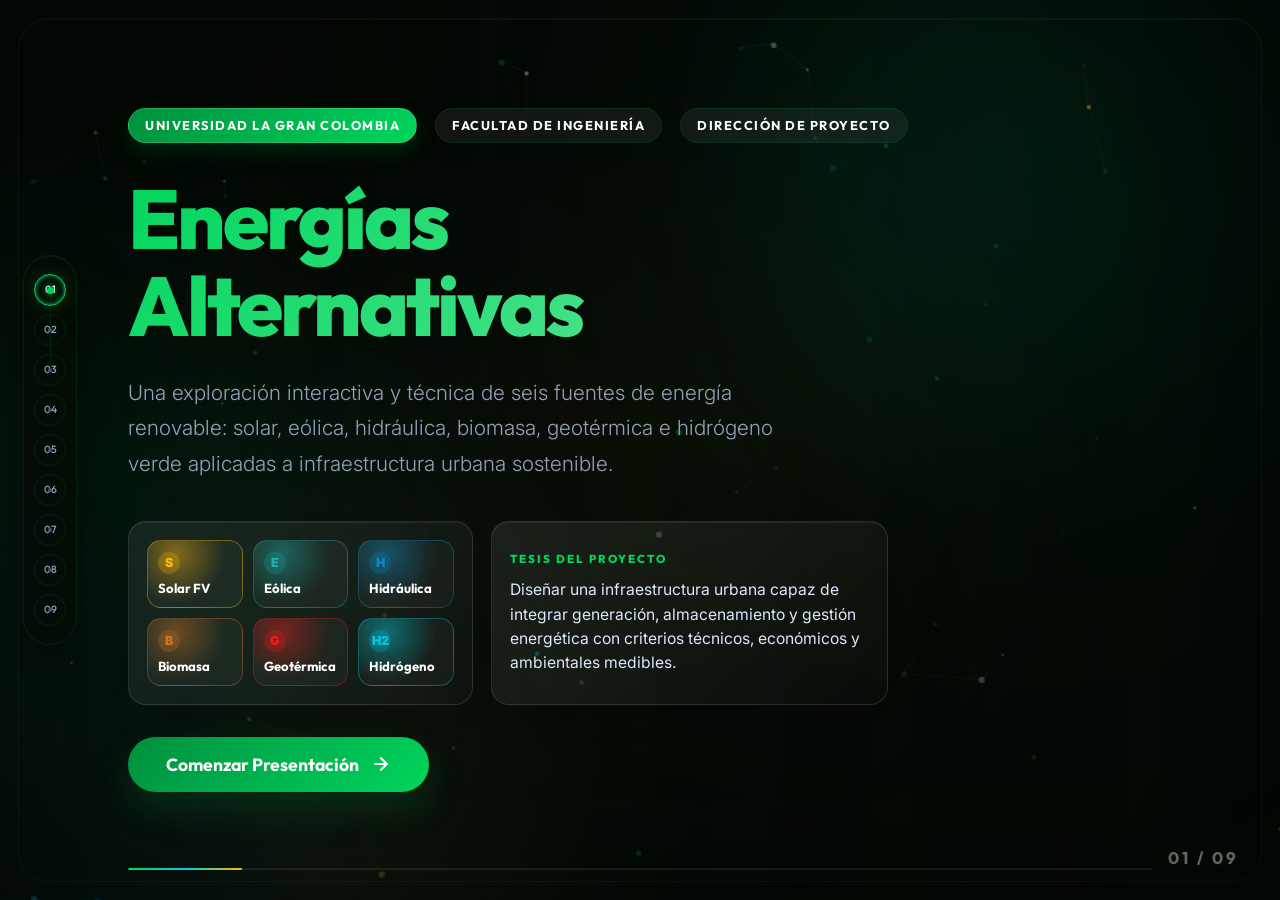
==== index.html @ f729f7f4 "feat: presentacion interactiva de energias alternativas y tv premium ugc" ====
<!DOCTYPE html>
<html lang="es">
<head>
    <meta charset="UTF-8">
    <meta name="viewport" content="width=device-width, initial-scale=1.0">
    <title>UGC | Energías Alternativas - Dirección de Proyecto</title>
    <meta name="description" content="Plataforma interactiva de presentación sobre energías alternativas: solar, eólica, hidráulica, biomasa, geotérmica e hidrógeno verde. Universidad La Gran Colombia.">
    <link rel="stylesheet" href="style.css">
    <link rel="icon" href="data:image/svg+xml,%3Csvg xmlns='http://www.w3.org/2000/svg' viewBox='0 0 64 64'%3E%3Crect width='64' height='64' rx='14' fill='%23030704'/%3E%3Cpath d='M32 8 52 19v16c0 12-8 20-20 25-12-5-20-13-20-25V19L32 8Z' fill='%2300913d'/%3E%3Cpath d='M22 38c9 0 17-6 20-18 2 14-5 25-18 27 5-3 8-6 10-11-4 4-8 6-12 6v-4Z' fill='white'/%3E%3C/svg%3E">
    <style>
        :root {
            --color-hydrogen: hsl(186, 100%, 44%);
            --color-hydrogen-glow: rgba(0, 210, 220, 0.24);
            --presentation-edge: rgba(255, 255, 255, 0.11);
            --presentation-surface: rgba(5, 16, 10, 0.62);
        }

        body::before {
            content: "";
            position: fixed;
            inset: 0;
            z-index: 0;
            pointer-events: none;
            background:
                linear-gradient(90deg, rgba(3, 7, 4, 0.95) 0%, rgba(3, 7, 4, 0.36) 42%, rgba(3, 7, 4, 0.78) 100%),
                radial-gradient(circle at 78% 18%, rgba(0, 210, 220, 0.10), transparent 28%),
                radial-gradient(circle at 22% 82%, rgba(245, 158, 11, 0.08), transparent 30%);
        }

        .presentation-container {
            width: 900vw;
        }

        .section-slide {
            isolation: isolate;
        }

        .section-slide::after {
            content: "";
            position: absolute;
            inset: 18px;
            z-index: 1;
            pointer-events: none;
            border: 1px solid rgba(255, 255, 255, 0.035);
            border-radius: 30px;
            box-shadow: inset 0 1px 0 rgba(255,255,255,0.035);
        }

        .orb-purple {
            background: radial-gradient(circle, var(--color-ugc-green) 0%, transparent 70%);
            width: 55vw;
            height: 55vw;
            top: -15vh;
            right: -5vw;
            animation: float-orb 28s ease-in-out infinite alternate;
        }

        .nav-dot {
            appearance: none;
        }

        .nav-dot:focus-visible,
        .start-button:focus-visible,
        .slider-custom:focus-visible {
            outline: 2px solid rgba(255, 255, 255, 0.86);
            outline-offset: 4px;
        }

        .io-slide-counter {
            color: rgba(255, 255, 255, 0.38);
            text-shadow: 0 0 18px rgba(0, 200, 83, 0.22);
        }

        .presentation-progress {
            position: fixed;
            left: 10vw;
            right: 10vw;
            bottom: 30px;
            z-index: 190;
            height: 2px;
            background: rgba(255,255,255,0.08);
            border-radius: 999px;
            overflow: hidden;
            pointer-events: none;
        }

        .presentation-progress span {
            display: block;
            width: 11.111%;
            height: 100%;
            border-radius: inherit;
            background: linear-gradient(90deg, var(--color-ugc-light), var(--color-hydrogen), var(--color-solar));
            box-shadow: 0 0 18px rgba(0, 210, 220, 0.42);
            transition: width 0.65s cubic-bezier(0.16, 1, 0.3, 1);
        }

        .hero-layout {
            max-width: 1180px;
        }

        .hero-stage {
            width: min(760px, 78vw);
            margin: 0 0 2rem;
            display: grid;
            grid-template-columns: 1fr 1.15fr;
            gap: 18px;
            align-items: stretch;
        }

        .hero-system-card,
        .hero-thesis-card {
            background: linear-gradient(135deg, rgba(255,255,255,0.075), rgba(255,255,255,0.018));
            border: 1px solid var(--presentation-edge);
            border-radius: 18px;
            padding: 18px;
            box-shadow: 0 24px 70px rgba(0,0,0,0.28), inset 0 1px 0 rgba(255,255,255,0.06);
            backdrop-filter: blur(22px);
        }

        .hero-system-card {
            display: grid;
            grid-template-columns: repeat(3, 1fr);
            gap: 10px;
        }

        .energy-token {
            min-height: 68px;
            border-radius: 14px;
            padding: 11px 10px;
            display: flex;
            flex-direction: column;
            justify-content: space-between;
            color: #fff;
            background:
                radial-gradient(circle at 30% 20%, color-mix(in srgb, var(--token-color) 44%, transparent), transparent 58%),
                rgba(255,255,255,0.035);
            border: 1px solid color-mix(in srgb, var(--token-color) 38%, transparent);
        }

        .energy-token strong {
            font-family: var(--font-title);
            font-size: 0.82rem;
            letter-spacing: 0;
            line-height: 1.1;
        }

        .energy-token span {
            width: 22px;
            height: 22px;
            display: grid;
            place-items: center;
            border-radius: 999px;
            background: color-mix(in srgb, var(--token-color) 24%, transparent);
            color: var(--token-color);
            font-size: 0.78rem;
            font-weight: 900;
        }

        .hero-thesis-card {
            display: flex;
            flex-direction: column;
            justify-content: center;
            gap: 10px;
        }

        .hero-thesis-card .thesis-label {
            font-family: var(--font-title);
            font-size: 0.72rem;
            text-transform: uppercase;
            color: var(--color-ugc-light);
            font-weight: 800;
            letter-spacing: 2px;
        }

        .hero-thesis-card p {
            margin: 0;
            color: #dbeafe;
            font-size: 0.98rem;
            line-height: 1.55;
        }

        .glass-container {
            background:
                linear-gradient(145deg, rgba(255,255,255,0.065), rgba(255,255,255,0.018)),
                var(--presentation-surface);
            border-color: rgba(255,255,255,0.09);
        }

        .metric-card {
            border-radius: 12px;
            background: rgba(255,255,255,0.028);
        }

        .metric-value {
            font-size: clamp(1.55rem, 3vw, 2.25rem);
        }

        .energy-svg-box,
        .solar-visual-box,
        .wind-turbine-box {
            box-shadow: 0 30px 90px rgba(0,0,0,0.34), inset 0 1px 0 rgba(255,255,255,0.045);
        }

        .hydrogen-grad {
            background-image: linear-gradient(135deg, var(--color-hydrogen) 0%, #ffffff 100%);
        }

        .slider-hydrogen::-webkit-slider-thumb {
            background: var(--color-hydrogen);
            box-shadow: 0 0 16px var(--color-hydrogen-glow);
        }

        .section-slide:nth-of-type(1) { --slide-ambient: rgba(0, 145, 61, 0.10); }
        .section-slide:nth-of-type(2) { --slide-ambient: rgba(245, 158, 11, 0.12); }
        .section-slide:nth-of-type(3) { --slide-ambient: rgba(20, 184, 166, 0.11); }
        .section-slide:nth-of-type(4) { --slide-ambient: rgba(14, 165, 233, 0.12); }
        .section-slide:nth-of-type(5) { --slide-ambient: rgba(134, 239, 172, 0.10); }
        .section-slide:nth-of-type(6) { --slide-ambient: rgba(251, 146, 60, 0.12); }
        .section-slide:nth-of-type(7) { --slide-ambient: rgba(0, 210, 220, 0.12); }
        .section-slide:nth-of-type(8) { --slide-ambient: rgba(0, 145, 61, 0.09); }
        .section-slide:nth-of-type(9) { --slide-ambient: rgba(0, 145, 61, 0.08); }

        @media (max-width: 980px) {
            body {
                overflow: auto;
            }

            .presentation-container {
                display: block;
                width: 100%;
                height: auto;
                transform: none !important;
            }

            .section-slide {
                min-height: 100svh;
                height: auto;
                width: 100%;
                padding: 72px 22px 84px;
            }

            .navigation-sidebar,
            .io-slide-counter,
            .presentation-progress {
                display: none;
            }

            .split-content,
            .bitacora-layout,
            .hero-stage {
                grid-template-columns: 1fr !important;
                height: auto !important;
                width: 100%;
            }

            .hero-system-card {
                grid-template-columns: repeat(2, 1fr);
            }

            .io-title-huge {
                font-size: clamp(3.2rem, 18vw, 5rem);
                letter-spacing: 0;
            }

            .section-title,
            .simulator-card .section-title {
                font-size: clamp(2rem, 10vw, 3rem) !important;
                letter-spacing: 0 !important;
            }

            .glass-container {
                padding: 24px;
            }
        }

        @media (prefers-reduced-motion: reduce) {
            *,
            *::before,
            *::after {
                animation-duration: 0.01ms !important;
                animation-iteration-count: 1 !important;
                scroll-behavior: auto !important;
                transition-duration: 0.01ms !important;
            }
        }
    </style>
</head>
<body>

    <!-- 🌌 EFECTOS DE FONDO DINÁMICOS -->
    <div class="background-canvas">
        <canvas id="ecoParticlesCanvas"></canvas>
        <div class="glow-orb orb-purple"></div>
        <div class="glow-orb orb-wind"></div>
        <div class="glow-orb orb-solar"></div>
    </div>

    <!-- 🧭 NAV LATERAL PARA NAVEGACIÓN SPA -->
    <nav class="navigation-sidebar" id="sidebarNav">
        <div class="nav-indicator-line"></div>
        <div class="nav-dot active" data-slide="0">01<span>Inicio</span></div>
        <div class="nav-dot" data-slide="1">02<span>Solar</span></div>
        <div class="nav-dot" data-slide="2">03<span>Eólica</span></div>
        <div class="nav-dot" data-slide="3">04<span>Hidráulica</span></div>
        <div class="nav-dot" data-slide="4">05<span>Biomasa</span></div>
        <div class="nav-dot" data-slide="5">06<span>Geotérmica</span></div>
        <div class="nav-dot" data-slide="6">07<span>Hidrógeno</span></div>
        <div class="nav-dot" data-slide="7">08<span>Dashboard</span></div>
        <div class="nav-dot" data-slide="8">09<span>Cronograma</span></div>
    </nav>

    <div id="slideCounter" class="io-slide-counter" aria-live="polite">01 / 09</div>
    <div class="presentation-progress" aria-hidden="true"><span id="presentationProgressBar"></span></div>

    <!-- 📦 CONTENEDOR PRINCIPAL DE DIAPOSITIVAS -->
    <main class="presentation-container" id="presentationContainer">

        <!-- ==========================================
             SECCIÓN 1: PORTADA DYNAMIC HERO
             ========================================== -->
        <section class="section-slide" id="slide0">
            <div class="hero-layout">
                <div class="logo-container animate-item" style="--delay: 1">
                    <span class="logo-badge ugc-badge">UNIVERSIDAD LA GRAN COLOMBIA</span>
                    <span class="logo-badge" style="background: rgba(255,255,255,0.06); border: 1px solid var(--border-glass)">FACULTAD DE INGENIERÍA</span>
                    <span class="logo-badge" style="background: rgba(255,255,255,0.06); border: 1px solid var(--border-glass)">DIRECCIÓN DE PROYECTO</span>
                </div>
                <h1 class="io-title-huge gradient-text purple-cyan-grad animate-item" style="--delay: 2">Energías<br>Alternativas</h1>
                <p class="io-subtitle animate-item" style="--delay: 3">Una exploración interactiva y técnica de seis fuentes de energía renovable: solar, eólica, hidráulica, biomasa, geotérmica e hidrógeno verde aplicadas a infraestructura urbana sostenible.</p>
                <div class="hero-stage animate-item" style="--delay: 3.5" aria-label="Mapa del sistema energético de la presentación">
                    <div class="hero-system-card">
                        <div class="energy-token" style="--token-color: var(--color-solar)"><span>S</span><strong>Solar FV</strong></div>
                        <div class="energy-token" style="--token-color: var(--color-wind)"><span>E</span><strong>Eólica</strong></div>
                        <div class="energy-token" style="--token-color: var(--color-hydro)"><span>H</span><strong>Hidráulica</strong></div>
                        <div class="energy-token" style="--token-color: var(--color-biomass)"><span>B</span><strong>Biomasa</strong></div>
                        <div class="energy-token" style="--token-color: var(--color-geo)"><span>G</span><strong>Geotérmica</strong></div>
                        <div class="energy-token" style="--token-color: var(--color-hydrogen)"><span>H2</span><strong>Hidrógeno</strong></div>
                    </div>
                    <div class="hero-thesis-card">
                        <div class="thesis-label">Tesis del proyecto</div>
                        <p>Diseñar una infraestructura urbana capaz de integrar generación, almacenamiento y gestión energética con criterios técnicos, económicos y ambientales medibles.</p>
                    </div>
                </div>
                <button class="start-button animate-item" style="--delay: 4" id="startBtn">
                    Comenzar Presentación
                    <svg xmlns="http://www.w3.org/2000/svg" width="20" height="20" viewBox="0 0 24 24" fill="none" stroke="currentColor" stroke-width="2.5" stroke-linecap="round" stroke-linejoin="round">
                        <line x1="5" y1="12" x2="19" y2="12"></line>
                        <polyline points="12 5 19 12 12 19"></polyline>
                    </svg>
                </button>
            </div>
        </section>

        <!-- ==========================================
             ☀️ SECCIÓN 2: ENERGÍA SOLAR INTERACTIVA
             ========================================== -->
        <section class="section-slide" id="slide1">
            <div class="split-content">
                <div class="solar-visual-box animate-item" style="--delay: 1">
                    <div class="solar-glow-effect" id="solarGlow"></div>
                    <img src="03 Material visual y videos/Energía solar edificio sostenible v2.jpg" alt="Edificio Solar Sostenible" class="solar-render-image" id="solarImg">
                </div>
                <div class="glass-container animate-item" style="--delay: 2">
                    <span class="section-tag animate-item" style="--delay: 2.5">Módulo Solar</span>
                    <h2 class="section-title gradient-text solar-grad animate-item" style="--delay: 3">Energía Solar<br>Fotovoltaica</h2>
                    <p class="animate-item" style="color: #94a3b8; font-size: 0.9rem; margin-bottom: 18px; --delay: 3.5">
                        Integración de paneles fotovoltaicos en fachadas y cubiertas de edificaciones urbanas. Los módulos de silicio monocristalino convierten la radiación solar directa y difusa en electricidad mediante el efecto fotoeléctrico, reduciendo hasta un 60% el consumo de la red convencional.
                    </p>
                    <div class="metric-grid animate-item" style="--delay: 4">
                        <div class="metric-card">
                            <div class="metric-value solar-value" id="solarPowerVal">340 W</div>
                            <div class="metric-label">Generación Estimada</div>
                        </div>
                        <div class="metric-card">
                            <div class="metric-value" style="color: var(--color-eco);" id="solarEfficiencyVal">21.8%</div>
                            <div class="metric-label">Eficiencia Panel</div>
                        </div>
                    </div>
                    <div class="interactive-slider-box animate-item" style="--delay: 4.5">
                        <label for="solarSlider">
                            <span>Simular Radiación Solar</span>
                            <span style="color: var(--color-solar); font-weight: 600;" id="solarIntensityLabel">750 W/m²</span>
                        </label>
                        <input type="range" id="solarSlider" class="slider-custom" min="0" max="1200" value="750">
                    </div>
                </div>
            </div>
        </section>

        <!-- ==========================================
             🌀 SECCIÓN 3: ENERGÍA EÓLICA
             ========================================== -->
        <section class="section-slide" id="slide2">
            <div class="split-content">
                <div class="wind-turbine-box animate-item" style="--delay: 1">
                    <div class="svg-turbine-container">
                        <svg viewBox="0 0 400 400" width="100%" height="100%">
                            <rect x="195" y="150" width="10" height="200" rx="3" class="turbine-tower" />
                            <path d="M 180 350 L 220 350 L 210 345 L 190 345 Z" fill="#334155" />
                            <circle cx="200" cy="150" r="14" fill="#64748b" stroke="#334155" stroke-width="2" />
                            <g id="turbineBlades" class="turbine-blades">
                                <path d="M 200 150 Q 205 70 200 20 Q 195 70 200 150 Z" />
                                <path d="M 200 150 Q 265 190 312 218 Q 255 180 200 150 Z" />
                                <path d="M 200 150 Q 135 190 88 218 Q 145 180 200 150 Z" />
                                <circle cx="200" cy="150" r="6" fill="#fff" />
                            </g>
                        </svg>
                    </div>
                </div>
                <div class="glass-container animate-item" style="--delay: 2">
                    <span class="section-tag animate-item" style="color: var(--color-wind); --delay: 2.5">Módulo Eólico</span>
                    <h2 class="section-title gradient-text wind-eco-grad animate-item" style="--delay: 3">Turbinas Urbanas<br>de Eje Horizontal</h2>
                    <p class="animate-item" style="color: #94a3b8; font-size: 0.9rem; margin-bottom: 18px; --delay: 3.5">
                        Sistemas de microgeneración eólica integrados en la envolvente de edificaciones de alta densidad. Diseñados para aprovechar el efecto Venturi en cornisas y terrazas, con aspas de perfil NACA-4412 y alternadores de imanes permanentes con arranque a 1.5 m/s.
                    </p>
                    <div class="metric-grid animate-item" style="--delay: 4">
                        <div class="metric-card">
                            <div class="metric-value wind-value" id="windPowerVal">180 W</div>
                            <div class="metric-label">Generación Estimada</div>
                        </div>
                        <div class="metric-card">
                            <div class="metric-value" style="color: var(--color-eco);" id="windFrequencyVal">12.5 Hz</div>
                            <div class="metric-label">Frecuencia Rotor</div>
                        </div>
                    </div>
                    <div class="interactive-slider-box animate-item" style="--delay: 4.5">
                        <label for="windSlider">
                            <span>Simular Velocidad de Viento</span>
                            <span style="color: var(--color-wind); font-weight: 600;" id="windIntensityLabel">6.5 m/s</span>
                        </label>
                        <input type="range" id="windSlider" class="slider-custom slider-wind" min="0" max="25" value="6.5" step="0.5">
                    </div>
                </div>
            </div>
        </section>

        <!-- ==========================================
             💧 SECCIÓN 4: ENERGÍA HIDRÁULICA
             ========================================== -->
        <section class="section-slide" id="slide3">
            <div class="split-content">
                <!-- SVG Minicentral Hidráulica -->
                <div class="energy-svg-box animate-item" style="--delay: 1">
                    <div class="energy-svg-container">
                        <svg viewBox="0 0 400 380" width="100%" height="100%">
                            <defs>
                                <linearGradient id="waterGrad" x1="0" y1="0" x2="0" y2="1">
                                    <stop offset="0%" stop-color="#0ea5e9" stop-opacity="0.9"/>
                                    <stop offset="100%" stop-color="#0c4a6e" stop-opacity="0.8"/>
                                </linearGradient>
                                <linearGradient id="waterGrad2" x1="0" y1="0" x2="0" y2="1">
                                    <stop offset="0%" stop-color="#38bdf8" stop-opacity="0.7"/>
                                    <stop offset="100%" stop-color="#0369a1" stop-opacity="0.5"/>
                                </linearGradient>
                            </defs>
                            <!-- Terreno montañoso -->
                            <path d="M 0 200 Q 80 120 160 180 Q 200 150 240 170 L 240 380 L 0 380 Z" fill="#1e293b" opacity="0.7"/>
                            <!-- Embalse de agua -->
                            <rect x="0" y="155" width="240" height="50" fill="url(#waterGrad)" rx="4"/>
                            <rect x="0" y="155" width="240" height="12" fill="#7dd3fc" opacity="0.5" rx="4"/>
                            <!-- Presa / Dique -->
                            <rect x="235" y="130" width="18" height="115" fill="#475569" rx="3"/>
                            <rect x="237" y="130" width="6" height="115" fill="#64748b" rx="2"/>
                            <!-- Tubería de presión (penstock) -->
                            <line x1="244" y1="180" x2="310" y2="265" stroke="#94a3b8" stroke-width="12" stroke-linecap="round"/>
                            <line x1="244" y1="180" x2="310" y2="265" stroke="#0ea5e9" stroke-width="7" stroke-linecap="round" opacity="0.5" stroke-dasharray="12 6">
                                <animate attributeName="stroke-dashoffset" from="0" to="-18" dur="0.6s" repeatCount="indefinite"/>
                            </line>
                            <!-- Casa de máquinas -->
                            <rect x="298" y="258" width="82" height="65" fill="#334155" rx="6"/>
                            <rect x="300" y="260" width="78" height="28" fill="#475569" rx="4"/>
                            <!-- Turbina/Generador giratorio -->
                            <circle cx="339" cy="291" r="22" fill="#1e40af" stroke="#3b82f6" stroke-width="2"/>
                            <g id="hydroGenerator" style="transform-origin: 339px 291px; animation: spin-generator 2s linear infinite;">
                                <line x1="339" y1="275" x2="339" y2="269" stroke="#93c5fd" stroke-width="3"/>
                                <line x1="352" y1="284" x2="357" y2="280" stroke="#93c5fd" stroke-width="3"/>
                                <line x1="352" y1="298" x2="357" y2="302" stroke="#93c5fd" stroke-width="3"/>
                                <line x1="339" y1="307" x2="339" y2="313" stroke="#93c5fd" stroke-width="3"/>
                                <line x1="326" y1="298" x2="321" y2="302" stroke="#93c5fd" stroke-width="3"/>
                                <line x1="326" y1="284" x2="321" y2="280" stroke="#93c5fd" stroke-width="3"/>
                            </g>
                            <!-- Descarga de agua -->
                            <path d="M 380 300 Q 390 305 395 320 L 400 380 L 370 380 Q 368 340 360 318 Z" fill="url(#waterGrad2)" opacity="0.8"/>
                            <!-- Río -->
                            <rect x="320" y="345" width="80" height="35" fill="url(#waterGrad2)" rx="4" opacity="0.6"/>
                            <!-- Etiquetas -->
                            <text x="120" y="145" fill="#7dd3fc" font-size="11" text-anchor="middle" font-family="var(--font-title)" font-weight="600">EMBALSE</text>
                            <text x="246" y="122" fill="#94a3b8" font-size="10" text-anchor="middle" font-family="var(--font-title)">PRESA</text>
                            <text x="339" y="335" fill="#93c5fd" font-size="10" text-anchor="middle" font-family="var(--font-title)" font-weight="600">TURBINA PELTON</text>
                        </svg>
                    </div>
                </div>
                <!-- Datos e Interactividad -->
                <div class="glass-container animate-item" style="--delay: 2">
                    <span class="section-tag animate-item" style="color: var(--color-hydro); --delay: 2.5">Módulo Hidráulico</span>
                    <h2 class="section-title gradient-text hydro-grad animate-item" style="--delay: 3">Energía<br>Hidráulica</h2>
                    <p class="animate-item" style="color: #94a3b8; font-size: 0.9rem; margin-bottom: 18px; --delay: 3.5">
                        Las microcentrales de pico-hidro aprovechan la energía potencial del agua en canales de riego, acueductos y corrientes urbanas. Una turbina Pelton convierte la presión hidrostática en rotación mecánica con eficiencias superiores al 85%. Sin emisiones y operación continua las 24 horas.
                    </p>
                    <div class="metric-grid animate-item" style="--delay: 4">
                        <div class="metric-card">
                            <div class="metric-value hydro-value" id="hydroPowerVal">0 W</div>
                            <div class="metric-label">Potencia Generada</div>
                        </div>
                        <div class="metric-card">
                            <div class="metric-value" style="color: var(--color-eco);" id="hydroEfficiencyVal">85.0%</div>
                            <div class="metric-label">Eficiencia Turbina</div>
                        </div>
                    </div>
                    <div class="interactive-slider-box animate-item" style="--delay: 4.5">
                        <label for="hydroSlider">
                            <span>Simular Caudal de Agua</span>
                            <span style="color: var(--color-hydro); font-weight: 600;" id="hydroFlowLabel">0.0 m³/s</span>
                        </label>
                        <input type="range" id="hydroSlider" class="slider-custom slider-hydro" min="0" max="15" value="0" step="0.1">
                    </div>
                </div>
            </div>
        </section>

        <!-- ==========================================
             🌿 SECCIÓN 5: BIOMASA Y BIOGÁS
             ========================================== -->
        <section class="section-slide" id="slide4">
            <div class="split-content">
                <!-- SVG Digestor Anaeróbico -->
                <div class="energy-svg-box animate-item" style="--delay: 1">
                    <div class="energy-svg-container">
                        <svg viewBox="0 0 400 380" width="100%" height="100%">
                            <defs>
                                <linearGradient id="digestorGrad" x1="0" y1="0" x2="0" y2="1">
                                    <stop offset="0%" stop-color="#4a1942"/>
                                    <stop offset="100%" stop-color="#2d6a4f"/>
                                </linearGradient>
                            </defs>
                            <!-- Suelo -->
                            <rect x="0" y="310" width="400" height="70" fill="#1e293b" rx="4" opacity="0.8"/>
                            <!-- Digestor principal (tanque cilíndrico enterrado) -->
                            <ellipse cx="200" cy="200" rx="110" ry="115" fill="#1a3a2a" stroke="#22c55e" stroke-width="2" opacity="0.9"/>
                            <ellipse cx="200" cy="100" rx="110" ry="30" fill="#166534" opacity="0.9"/>
                            <!-- Contenido orgánico (parte baja) -->
                            <ellipse cx="200" cy="260" rx="100" ry="28" fill="#15803d" opacity="0.6"/>
                            <rect x="100" y="215" width="200" height="50" fill="#15803d" opacity="0.4"/>
                            <!-- Burbuja de biogás animadas -->
                            <circle cx="175" cy="200" r="6" fill="#a3e635" opacity="0.7">
                                <animateTransform attributeName="transform" type="translate" values="0,0; -5,-50; 0,-100" dur="2.2s" repeatCount="indefinite"/>
                                <animate attributeName="opacity" values="0.7;0.9;0" dur="2.2s" repeatCount="indefinite"/>
                                <animate attributeName="r" values="6;8;3" dur="2.2s" repeatCount="indefinite"/>
                            </circle>
                            <circle cx="210" cy="220" r="9" fill="#86efac" opacity="0.6">
                                <animateTransform attributeName="transform" type="translate" values="0,0; 8,-65; 5,-120" dur="2.8s" repeatCount="indefinite"/>
                                <animate attributeName="opacity" values="0.6;0.8;0" dur="2.8s" repeatCount="indefinite"/>
                                <animate attributeName="r" values="9;12;4" dur="2.8s" repeatCount="indefinite"/>
                            </circle>
                            <circle cx="230" cy="190" r="5" fill="#a3e635" opacity="0.8">
                                <animateTransform attributeName="transform" type="translate" values="0,0; 3,-40; 6,-90" dur="1.9s" repeatCount="indefinite"/>
                                <animate attributeName="opacity" values="0.8;1;0" dur="1.9s" repeatCount="indefinite"/>
                            </circle>
                            <circle cx="190" cy="235" r="7" fill="#4ade80" opacity="0.7">
                                <animateTransform attributeName="transform" type="translate" values="0,0; -4,-55; -2,-105" dur="2.5s" repeatCount="indefinite"/>
                                <animate attributeName="opacity" values="0.7;0.9;0" dur="2.5s" repeatCount="indefinite"/>
                            </circle>
                            <!-- Tubo de captura de biogás -->
                            <rect x="190" y="68" width="20" height="42" fill="#64748b" rx="4"/>
                            <!-- Quemador/Generador de biogás -->
                            <rect x="285" y="90" width="75" height="50" fill="#1e293b" stroke="#86efac" stroke-width="1.5" rx="8"/>
                            <text x="323" y="110" fill="#86efac" font-size="9" text-anchor="middle" font-family="var(--font-title)" font-weight="700">BIOGÁS</text>
                            <text x="323" y="125" fill="#4ade80" font-size="8" text-anchor="middle" font-family="var(--font-title)">CH₄ + CO₂</text>
                            <!-- Tubería de gas -->
                            <line x1="210" y1="85" x2="285" y2="115" stroke="#86efac" stroke-width="3" stroke-dasharray="6 4">
                                <animate attributeName="stroke-dashoffset" from="0" to="-10" dur="0.5s" repeatCount="indefinite"/>
                            </line>
                            <!-- Tolva de entrada -->
                            <path d="M 50 90 L 105 110 L 95 150 L 60 150 Z" fill="#334155" stroke="#475569" stroke-width="1.5"/>
                            <rect x="60" y="148" width="35" height="55" fill="#475569" rx="3"/>
                            <!-- Etiquetas -->
                            <text x="200" y="375" fill="#94a3b8" font-size="10" text-anchor="middle" font-family="var(--font-title)" font-weight="600">DIGESTOR ANAERÓBICO</text>
                            <text x="80" y="85" fill="#86efac" font-size="10" text-anchor="middle" font-family="var(--font-title)">BIOMASA</text>
                        </svg>
                    </div>
                </div>
                <!-- Datos e Interactividad -->
                <div class="glass-container animate-item" style="--delay: 2">
                    <span class="section-tag animate-item" style="color: var(--color-biomass); --delay: 2.5">Módulo Biomasa</span>
                    <h2 class="section-title gradient-text biomass-grad animate-item" style="--delay: 3">Biomasa<br>y Biogás</h2>
                    <p class="animate-item" style="color: #94a3b8; font-size: 0.9rem; margin-bottom: 18px; --delay: 3.5">
                        La digestión anaeróbica de residuos orgánicos (agrícolas, urbanos y agroalimentarios) produce biogás compuesto de metano (CH₄) y dióxido de carbono (CO₂). Este biogás alimenta generadores eléctricos o se purifica a biometano para inyección en la red de gas natural. Es carbono-neutral y aprovecha residuos.
                    </p>
                    <div class="metric-grid animate-item" style="--delay: 4">
                        <div class="metric-card">
                            <div class="metric-value biomass-value" id="biomassPowerVal">0 W</div>
                            <div class="metric-label">Potencia Eléctrica</div>
                        </div>
                        <div class="metric-card">
                            <div class="metric-value" style="color: var(--color-eco);" id="biomassGasVal">0.0 m³/día</div>
                            <div class="metric-label">Producción de Biogás</div>
                        </div>
                    </div>
                    <div class="interactive-slider-box animate-item" style="--delay: 4.5">
                        <label for="biomassSlider">
                            <span>Carga Orgánica Diaria</span>
                            <span style="color: var(--color-biomass); font-weight: 600;" id="biomassLoadLabel">0 kg/día</span>
                        </label>
                        <input type="range" id="biomassSlider" class="slider-custom slider-biomass" min="0" max="500" value="0" step="5">
                    </div>
                </div>
            </div>
        </section>

        <!-- ==========================================
             🌋 SECCIÓN 6: ENERGÍA GEOTÉRMICA
             ========================================== -->
        <section class="section-slide" id="slide5">
            <div class="split-content">
                <!-- SVG Corte Geotérmico -->
                <div class="energy-svg-box animate-item" style="--delay: 1">
                    <div class="energy-svg-container" style="width: 100%; height: 100%; display: flex; align-items: center; justify-content: center;">
                        <svg viewBox="0 -30 400 410" width="90%" height="90%" style="overflow: visible;">
                            <defs>
                                <linearGradient id="geoGrad" x1="0" y1="0" x2="0" y2="1">
                                    <stop offset="0%" stop-color="#1e3a5f"/>
                                    <stop offset="40%" stop-color="#7c3a10"/>
                                    <stop offset="80%" stop-color="#b91c1c"/>
                                    <stop offset="100%" stop-color="#dc2626"/>
                                </linearGradient>
                            </defs>
                            <!-- Capas del suelo (comienzan en Y=65 para dejar cielo arriba) -->
                            <rect x="0" y="65" width="400" height="315" fill="url(#geoGrad)" rx="8"/>
                            <!-- Capa superficial -->
                            <rect x="0" y="65" width="400" height="45" fill="#1e293b" opacity="0.9" rx="4"/>
                            <rect x="0" y="110" width="400" height="35" fill="#374151" opacity="0.7"/>
                            <!-- Roca sedimentaria -->
                            <rect x="0" y="145" width="400" height="55" fill="#4b2d14" opacity="0.8"/>
                            <!-- Roca caliente -->
                            <rect x="0" y="200" width="400" height="180" fill="#7c1d1d" opacity="0.7" rx="0"/>
                            <!-- Etiquetas de capas -->
                            <text x="320" y="92" fill="#94a3b8" font-size="10" text-anchor="middle" font-family="var(--font-title)">15-20°C</text>
                            <text x="320" y="178" fill="#f59e0b" font-size="10" text-anchor="middle" font-family="var(--font-title)">40-60°C</text>
                            <text x="320" y="290" fill="#f87171" font-size="10" text-anchor="middle" font-family="var(--font-title)">80-150°C</text>
                            <!-- Pozo de inyección (frío) -->
                            <rect x="95" y="47" width="12" height="293" fill="#bfdbfe" rx="4" opacity="0.7"/>
                            <rect x="97" y="47" width="8" height="293" fill="#60a5fa" rx="3" opacity="0.5">
                                <animate attributeName="opacity" values="0.5;0.8;0.5" dur="3s" repeatCount="indefinite"/>
                            </rect>
                            <text x="101" y="18" fill="#93c5fd" font-size="9" text-anchor="middle" font-family="var(--font-title)" font-weight="700">FRÍO</text>
                            <!-- Pozo de producción (caliente) -->
                            <rect x="293" y="47" width="12" height="303" fill="#fca5a5" rx="4" opacity="0.7"/>
                            <rect x="295" y="47" width="8" height="303" fill="#f87171" rx="3" opacity="0.6">
                                <animate attributeName="opacity" values="0.6;1;0.6" dur="2.5s" repeatCount="indefinite"/>
                            </rect>
                            <text x="299" y="18" fill="#fca5a5" font-size="9" text-anchor="middle" font-family="var(--font-title)" font-weight="700">CALOR</text>
                            <!-- Intercambiador de calor en superficie -->
                            <rect x="70" y="25" width="260" height="22" fill="#0f172a" stroke="#f97316" stroke-width="1.5" rx="6"/>
                            <text x="200" y="39" fill="#fb923c" font-size="9" text-anchor="middle" font-family="var(--font-title)" font-weight="700">BOMBA DE CALOR / GENERADOR</text>
                            <!-- Fluido en roca caliente (circulación) -->
                            <path d="M 101 340 Q 200 370 299 350" stroke="#fb923c" stroke-width="4" fill="none" opacity="0.6" stroke-dasharray="10 5">
                                <animate attributeName="stroke-dashoffset" from="0" to="-15" dur="0.8s" repeatCount="indefinite"/>
                            </path>
                            <!-- Pulso magmático -->
                            <circle cx="200" cy="360" r="10" fill="#ef4444" opacity="0.6">
                                <animate attributeName="r" values="10;20;10" dur="2s" repeatCount="indefinite"/>
                                <animate attributeName="opacity" values="0.6;0.2;0.6" dur="2s" repeatCount="indefinite"/>
                            </circle>
                        </svg>
                    </div>
                </div>
                <!-- Datos e Interactividad -->
                <div class="glass-container animate-item" style="--delay: 2">
                    <span class="section-tag animate-item" style="color: var(--color-geo); --delay: 2.5">Módulo Geotérmico</span>
                    <h2 class="section-title gradient-text geo-grad animate-item" style="--delay: 3">Energía<br>Geotérmica</h2>
                    <p class="animate-item" style="color: #94a3b8; font-size: 0.9rem; margin-bottom: 18px; --delay: 3.5">
                        La energía geotérmica de baja entalpía extrae el calor almacenado en las capas superficiales del subsuelo (8–25°C) mediante bombas de calor geotérmicas. El sistema de circuito cerrado circula un fluido caloportador por pozos verticales, logrando coeficientes de rendimiento (COP) de 3 a 5 veces superiores a la calefacción eléctrica convencional.
                    </p>
                    <div class="metric-grid animate-item" style="--delay: 4">
                        <div class="metric-card">
                            <div class="metric-value geo-value" id="geoCOPVal">—</div>
                            <div class="metric-label">COP (Rendimiento)</div>
                        </div>
                        <div class="metric-card">
                            <div class="metric-value" style="color: var(--color-eco);" id="geoThermalVal">0 kW</div>
                            <div class="metric-label">Potencia Térmica</div>
                        </div>
                    </div>
                    <div class="interactive-slider-box animate-item" style="--delay: 4.5">
                        <label for="geoSlider">
                            <span>Temperatura del Subsuelo</span>
                            <span style="color: var(--color-geo); font-weight: 600;" id="geoTempLabel">8°C</span>
                        </label>
                        <input type="range" id="geoSlider" class="slider-custom slider-geo" min="8" max="150" value="8" step="1">
                    </div>
                </div>
            </div>
        </section>

        <!-- ==========================================
             ⚡ SECCIÓN 7: HIDRÓGENO VERDE
             ========================================== -->
        <section class="section-slide" id="slide6">
            <div class="split-content">
                <!-- SVG Electrolizador de Hidrógeno -->
                <div class="energy-svg-box animate-item" style="--delay: 1">
                    <div class="energy-svg-container">
                        <svg viewBox="0 0 400 380" width="100%" height="100%">
                            <defs>
                                <linearGradient id="h2Grad" x1="0" y1="0" x2="0" y2="1">
                                    <stop offset="0%" stop-color="#0369a1"/>
                                    <stop offset="100%" stop-color="#0c4a6e"/>
                                </linearGradient>
                            </defs>
                            <!-- Panel solar de alimentación -->
                            <rect x="30" y="20" width="110" height="70" fill="#1e3a5f" stroke="#3b82f6" stroke-width="1.5" rx="6"/>
                            <line x1="30" y1="42" x2="140" y2="42" stroke="#1d4ed8" stroke-width="1"/>
                            <line x1="30" y1="64" x2="140" y2="64" stroke="#1d4ed8" stroke-width="1"/>
                            <line x1="75" y1="20" x2="75" y2="90" stroke="#1d4ed8" stroke-width="1"/>
                            <line x1="110" y1="20" x2="110" y2="90" stroke="#1d4ed8" stroke-width="1"/>
                            <text x="85" y="112" fill="#60a5fa" font-size="10" text-anchor="middle" font-family="var(--font-title)" font-weight="600">ENERGÍA SOLAR</text>
                            <!-- Cable eléctrico -->
                            <path d="M 140 55 Q 185 55 185 100" stroke="#f59e0b" stroke-width="3" fill="none" stroke-dasharray="6 3">
                                <animate attributeName="stroke-dashoffset" from="0" to="-9" dur="0.4s" repeatCount="indefinite"/>
                            </path>
                            <!-- Electrolizador (tanque principal) -->
                            <rect x="148" y="98" width="104" height="160" fill="#0c4a6e" stroke="#00d4e0" stroke-width="2" rx="10"/>
                            <text x="200" y="130" fill="#67e8f9" font-size="11" text-anchor="middle" font-family="var(--font-title)" font-weight="700">ELECTROLIZADOR</text>
                            <!-- Membrana PEM -->
                            <rect x="196" y="140" width="8" height="105" fill="#a78bfa" opacity="0.9" rx="3"/>
                            <!-- Cátodo (H₂) lado izquierdo -->
                            <rect x="155" y="140" width="38" height="105" fill="#0ea5e9" opacity="0.25" rx="4"/>
                            <!-- Ánodo (O₂) lado derecho -->
                            <rect x="207" y="140" width="38" height="105" fill="#34d399" opacity="0.2" rx="4"/>
                            <!-- Burbujas de H₂ (izquierda) -->
                            <circle cx="172" cy="225" r="5" fill="#67e8f9" opacity="0.8">
                                <animateTransform attributeName="transform" type="translate" values="0,0;-3,-70" dur="1.8s" repeatCount="indefinite"/>
                                <animate attributeName="opacity" values="0.8;0" dur="1.8s" repeatCount="indefinite"/>
                            </circle>
                            <circle cx="185" cy="200" r="4" fill="#22d3ee" opacity="0.7">
                                <animateTransform attributeName="transform" type="translate" values="0,0;2,-80" dur="2.2s" repeatCount="indefinite"/>
                                <animate attributeName="opacity" values="0.7;0" dur="2.2s" repeatCount="indefinite"/>
                            </circle>
                            <circle cx="165" cy="210" r="3" fill="#a5f3fc" opacity="0.9">
                                <animateTransform attributeName="transform" type="translate" values="0,0;-1,-60" dur="1.5s" repeatCount="indefinite"/>
                                <animate attributeName="opacity" values="0.9;0" dur="1.5s" repeatCount="indefinite"/>
                            </circle>
                            <!-- Burbujas de O₂ (derecha) -->
                            <circle cx="220" cy="220" r="5" fill="#86efac" opacity="0.7">
                                <animateTransform attributeName="transform" type="translate" values="0,0;2,-65" dur="2s" repeatCount="indefinite"/>
                                <animate attributeName="opacity" values="0.7;0" dur="2s" repeatCount="indefinite"/>
                            </circle>
                            <circle cx="235" cy="195" r="3" fill="#4ade80" opacity="0.8">
                                <animateTransform attributeName="transform" type="translate" values="0,0;4,-75" dur="2.4s" repeatCount="indefinite"/>
                                <animate attributeName="opacity" values="0.8;0" dur="2.4s" repeatCount="indefinite"/>
                            </circle>
                            <!-- Tubo de H₂ salida -->
                            <rect x="148" y="258" width="44" height="12" fill="#64748b" rx="4"/>
                            <line x1="120" y1="264" x2="150" y2="264" stroke="#64748b" stroke-width="8" stroke-linecap="round"/>
                            <!-- Tanque de almacenamiento H₂ -->
                            <ellipse cx="90" cy="264" rx="32" ry="40" fill="#1e293b" stroke="#22d3ee" stroke-width="2"/>
                            <text x="90" y="258" fill="#22d3ee" font-size="14" text-anchor="middle" font-family="var(--font-title)" font-weight="900">H₂</text>
                            <text x="90" y="274" fill="#67e8f9" font-size="8" text-anchor="middle" font-family="var(--font-title)">350 BAR</text>
                            <!-- Salida O₂ -->
                            <line x1="248" y1="264" x2="300" y2="264" stroke="#64748b" stroke-width="6" stroke-linecap="round"/>
                            <text x="330" y="268" fill="#86efac" font-size="11" font-family="var(--font-title)" font-weight="700">O₂</text>
                            <!-- Etiquetas -->
                            <text x="173" y="360" fill="#67e8f9" font-size="10" text-anchor="middle" font-family="var(--font-title)" font-weight="600">CÁTODO</text>
                            <text x="227" y="360" fill="#86efac" font-size="10" text-anchor="middle" font-family="var(--font-title)" font-weight="600">ÁNODO</text>
                        </svg>
                    </div>
                </div>
                <!-- Datos e Interactividad -->
                <div class="glass-container animate-item" style="--delay: 2">
                    <span class="section-tag animate-item" style="color: var(--color-hydrogen); --delay: 2.5">Módulo Hidrógeno</span>
                    <h2 class="section-title gradient-text hydrogen-grad animate-item" style="--delay: 3">Hidrógeno<br>Verde</h2>
                    <p class="animate-item" style="color: #94a3b8; font-size: 0.9rem; margin-bottom: 18px; --delay: 3.5">
                        El hidrógeno verde se produce mediante electrólisis del agua (H₂O → H₂ + ½O₂) alimentada exclusivamente por energía solar o eólica. Una membrana PEM (Polímero de Intercambio de Protones) separa los gases con alta pureza. El H₂ almacenado a 350 bar puede alimentar pilas de combustible, quemadores industriales o vehículos de celda.
                    </p>
                    <div class="metric-grid animate-item" style="--delay: 4">
                        <div class="metric-card">
                            <div class="metric-value hydrogen-value" id="hydrogenProductionVal">0.0 kg/h</div>
                            <div class="metric-label">Producción H₂</div>
                        </div>
                        <div class="metric-card">
                            <div class="metric-value" style="color: var(--color-eco);" id="hydrogenEfficiencyVal">0%</div>
                            <div class="metric-label">Eficiencia Electrólisis</div>
                        </div>
                    </div>
                    <div class="interactive-slider-box animate-item" style="--delay: 4.5">
                        <label for="hydrogenSlider">
                            <span>Potencia de Entrada al Electrolizador</span>
                            <span style="color: var(--color-hydrogen); font-weight: 600;" id="hydrogenPowerLabel">0 kW</span>
                        </label>
                        <input type="range" id="hydrogenSlider" class="slider-custom slider-hydrogen" min="0" max="100" value="0" step="1">
                    </div>
                </div>
            </div>
        </section>

        <!-- ==========================================
             📊 SECCIÓN 8: DASHBOARD COMPARATIVO
             ========================================== -->
        <section class="section-slide" id="slide7">
            <div style="height: 100%; display: flex; flex-direction: column; justify-content: center;">
                <span class="section-tag animate-item" style="color: var(--color-ugc-light); --delay: 1">Análisis Comparativo</span>
                <h2 class="section-title gradient-text purple-cyan-grad animate-item" style="--delay: 2; margin-bottom: 0.5rem;">Dashboard de Energías Alternativas</h2>
                <p class="animate-item" style="color: #94a3b8; font-size: 0.88rem; margin-bottom: 1.5rem; --delay: 2.5">Comparativa técnica y económica de las seis fuentes de energía renovable del proyecto: potencia instalable, costo de generación y factor de disponibilidad.</p>

                <div class="animate-item" style="--delay: 3; display: grid; grid-template-columns: 1.4fr 0.6fr; gap: 28px; flex: 1; align-items: start;">
                    <!-- Gráfico comparativo SVG -->
                    <div class="glass-container" style="padding: 28px;">
                        <div style="font-size: 0.8rem; color: #64748b; text-transform: uppercase; letter-spacing: 2px; margin-bottom: 16px; font-weight: 700;">Potencia Instalable (kW) por Tecnología</div>
                        <div class="chart-body-container" style="height: 210px;">
                            <svg class="svg-chart-bar" viewBox="0 0 520 230">
                                <defs>
                                    <linearGradient id="barSolar" x1="0" y1="1" x2="0" y2="0">
                                        <stop offset="0%" stop-color="var(--color-solar)"/>
                                        <stop offset="100%" stop-color="#fef08a"/>
                                    </linearGradient>
                                    <linearGradient id="barWind" x1="0" y1="1" x2="0" y2="0">
                                        <stop offset="0%" stop-color="var(--color-wind)"/>
                                        <stop offset="100%" stop-color="#a5f3fc"/>
                                    </linearGradient>
                                    <linearGradient id="barHydro" x1="0" y1="1" x2="0" y2="0">
                                        <stop offset="0%" stop-color="var(--color-hydro)"/>
                                        <stop offset="100%" stop-color="#bfdbfe"/>
                                    </linearGradient>
                                    <linearGradient id="barBiomass" x1="0" y1="1" x2="0" y2="0">
                                        <stop offset="0%" stop-color="var(--color-biomass)"/>
                                        <stop offset="100%" stop-color="#fed7aa"/>
                                    </linearGradient>
                                    <linearGradient id="barGeo" x1="0" y1="1" x2="0" y2="0">
                                        <stop offset="0%" stop-color="var(--color-geo)"/>
                                        <stop offset="100%" stop-color="#fed7aa"/>
                                    </linearGradient>
                                    <linearGradient id="barH2" x1="0" y1="1" x2="0" y2="0">
                                        <stop offset="0%" stop-color="var(--color-hydrogen)"/>
                                        <stop offset="100%" stop-color="#a5f3fc"/>
                                    </linearGradient>
                                </defs>
                                <line x1="40" y1="195" x2="510" y2="195" stroke="rgba(255,255,255,0.12)" stroke-width="1.5"/>
                                <!-- Barras comparativas -->
                                <rect class="chart-bar-dash" x="55"  y="55"  width="48" height="140" fill="url(#barSolar)"   rx="6" data-final-y="55"  data-final-h="140"/>
                                <rect class="chart-bar-dash" x="130" y="85"  width="48" height="110" fill="url(#barWind)"    rx="6" data-final-y="85"  data-final-h="110"/>
                                <rect class="chart-bar-dash" x="205" y="40"  width="48" height="155" fill="url(#barHydro)"   rx="6" data-final-y="40"  data-final-h="155"/>
                                <rect class="chart-bar-dash" x="280" y="110" width="48" height="85"  fill="url(#barBiomass)" rx="6" data-final-y="110" data-final-h="85"/>
                                <rect class="chart-bar-dash" x="355" y="125" width="48" height="70"  fill="url(#barGeo)"     rx="6" data-final-y="125" data-final-h="70"/>
                                <rect class="chart-bar-dash" x="430" y="95"  width="48" height="100" fill="url(#barH2)"      rx="6" data-final-y="95"  data-final-h="100"/>
                                <!-- Etiquetas eje X -->
                                <text x="79"  y="215" fill="#94a3b8" font-size="9" text-anchor="middle" font-family="var(--font-title)" font-weight="600">Solar</text>
                                <text x="154" y="215" fill="#94a3b8" font-size="9" text-anchor="middle" font-family="var(--font-title)" font-weight="600">Eólica</text>
                                <text x="229" y="215" fill="#94a3b8" font-size="9" text-anchor="middle" font-family="var(--font-title)" font-weight="600">Hidráulica</text>
                                <text x="304" y="215" fill="#94a3b8" font-size="9" text-anchor="middle" font-family="var(--font-title)" font-weight="600">Biomasa</text>
                                <text x="379" y="215" fill="#94a3b8" font-size="9" text-anchor="middle" font-family="var(--font-title)" font-weight="600">Geotérmica</text>
                                <text x="454" y="215" fill="#94a3b8" font-size="9" text-anchor="middle" font-family="var(--font-title)" font-weight="600">Hidrógeno</text>
                                <!-- Valores -->
                                <text x="79"  y="48"  fill="#fbbf24" font-size="10" text-anchor="middle" font-family="var(--font-title)" font-weight="700">35 kW</text>
                                <text x="154" y="78"  fill="#5eead4" font-size="10" text-anchor="middle" font-family="var(--font-title)" font-weight="700">28 kW</text>
                                <text x="229" y="33"  fill="#7dd3fc" font-size="10" text-anchor="middle" font-family="var(--font-title)" font-weight="700">40 kW</text>
                                <text x="304" y="103" fill="#fdba74" font-size="10" text-anchor="middle" font-family="var(--font-title)" font-weight="700">22 kW</text>
                                <text x="379" y="118" fill="#fb923c" font-size="10" text-anchor="middle" font-family="var(--font-title)" font-weight="700">18 kW</text>
                                <text x="454" y="88"  fill="#22d3ee" font-size="10" text-anchor="middle" font-family="var(--font-title)" font-weight="700">25 kW</text>
                            </svg>
                        </div>
                        <div class="cost-total-display" style="margin-top: 12px;">
                            <div class="metric-label" style="margin-bottom: 2px;">Potencia Total Integrada del Sistema</div>
                            <div class="cost-total-value">168 kW</div>
                            <div style="font-size: 0.75rem; color: var(--color-eco); font-weight: 600;">Capacidad Combinada — Proyecto UGC</div>
                        </div>
                    </div>

                    <!-- Tabla de indicadores -->
                    <div class="glass-container" style="padding: 24px;">
                        <div style="font-size: 0.8rem; color: #64748b; text-transform: uppercase; letter-spacing: 2px; margin-bottom: 16px; font-weight: 700;">Indicadores Clave</div>
                        <div style="display: flex; flex-direction: column; gap: 10px;">
                            <div style="display: flex; justify-content: space-between; align-items: center; padding: 10px 14px; border-radius: 10px; background: rgba(0,145,61,0.06); border: 1px solid rgba(0,145,61,0.15);">
                                <span style="font-size: 0.82rem; color: #e2e8f0; font-weight: 500;">☀️ Solar</span>
                                <span style="font-size: 0.82rem; color: var(--color-solar); font-weight: 700;">$0.04/kWh</span>
                            </div>
                            <div style="display: flex; justify-content: space-between; align-items: center; padding: 10px 14px; border-radius: 10px; background: rgba(20,184,166,0.06); border: 1px solid rgba(20,184,166,0.15);">
                                <span style="font-size: 0.82rem; color: #e2e8f0; font-weight: 500;">💨 Eólica</span>
                                <span style="font-size: 0.82rem; color: var(--color-wind); font-weight: 700;">$0.05/kWh</span>
                            </div>
                            <div style="display: flex; justify-content: space-between; align-items: center; padding: 10px 14px; border-radius: 10px; background: rgba(10,132,188,0.06); border: 1px solid rgba(10,132,188,0.15);">
                                <span style="font-size: 0.82rem; color: #e2e8f0; font-weight: 500;">💧 Hidráulica</span>
                                <span style="font-size: 0.82rem; color: var(--color-hydro); font-weight: 700;">$0.03/kWh</span>
                            </div>
                            <div style="display: flex; justify-content: space-between; align-items: center; padding: 10px 14px; border-radius: 10px; background: rgba(192,108,40,0.06); border: 1px solid rgba(192,108,40,0.15);">
                                <span style="font-size: 0.82rem; color: #e2e8f0; font-weight: 500;">🌿 Biomasa</span>
                                <span style="font-size: 0.82rem; color: var(--color-biomass); font-weight: 700;">$0.07/kWh</span>
                            </div>
                            <div style="display: flex; justify-content: space-between; align-items: center; padding: 10px 14px; border-radius: 10px; background: rgba(230,90,20,0.06); border: 1px solid rgba(230,90,20,0.15);">
                                <span style="font-size: 0.82rem; color: #e2e8f0; font-weight: 500;">🌋 Geotérmica</span>
                                <span style="font-size: 0.82rem; color: var(--color-geo); font-weight: 700;">$0.06/kWh</span>
                            </div>
                            <div style="display: flex; justify-content: space-between; align-items: center; padding: 10px 14px; border-radius: 10px; background: rgba(0,210,220,0.06); border: 1px solid rgba(0,210,220,0.15);">
                                <span style="font-size: 0.82rem; color: #e2e8f0; font-weight: 500;">⚡ Hidrógeno</span>
                                <span style="font-size: 0.82rem; color: var(--color-hydrogen); font-weight: 700;">$0.09/kWh</span>
                            </div>
                        </div>
                    </div>
                </div>
            </div>
        </section>

        <!-- ==========================================
             💬 SECCIÓN 9: CRONOGRAMA DE INGENIERÍA
             ========================================== -->
        <section class="section-slide" id="slide8">
            <div class="bitacora-layout">
                <div class="glass-container bitacora-timeline-card animate-item" style="--delay: 1">
                    <span class="section-tag" style="color: var(--color-purple);">Planificación</span>
                    <h2 class="section-title gradient-text purple-cyan-grad" style="font-size: 2.2rem; margin-bottom: 20px;">Cronograma de Ingeniería</h2>
                    <div class="timeline-container">
                        <div class="timeline-line"></div>
                        <div class="timeline-item">
                            <div class="timeline-dot" style="background: var(--color-solar);"></div>
                            <div class="timeline-content">
                                <div class="timeline-date">Fase 1: Viabilidad</div>
                                <div class="timeline-title">Estudio de Viabilidad e Ingeniería Conceptual</div>
                                <div class="timeline-desc">Evaluación técnica y económica de las seis fuentes renovables en el contexto urbano. Análisis de recurso solar, eólico, hídrico, biomásico, geotérmico e hidrógeno. Modelado financiero y estudio de recurso energético preliminar.</div>
                            </div>
                        </div>
                        <div class="timeline-item">
                            <div class="timeline-dot" style="background: var(--color-wind);"></div>
                            <div class="timeline-content">
                                <div class="timeline-date">Fase 2: Diseño 3D</div>
                                <div class="timeline-title">Ingeniería de Detalle y Modelado BIM</div>
                                <div class="timeline-desc">Modelado estructural en Autodesk Revit de los sistemas solar, eólico e hidráulico integrados a la edificación. Simulación CFD para aerogeneradores. Diseño de pozos geotérmicos y planta de biomasa.</div>
                            </div>
                        </div>
                        <div class="timeline-item">
                            <div class="timeline-dot" style="background: var(--color-hydro);"></div>
                            <div class="timeline-content">
                                <div class="timeline-date">Fase 3: Adquisiciones</div>
                                <div class="timeline-title">Prototipos y Control de Calidad</div>
                                <div class="timeline-desc">Adquisición de paneles FV, microturbinas eólicas, turbina Pelton, digestor anaeróbico, bomba de calor geotérmica y electrolizador PEM. Ensamblaje y calibración del sistema de control integrado.</div>
                            </div>
                        </div>
                        <div class="timeline-item">
                            <div class="timeline-dot" style="background: var(--color-geo);"></div>
                            <div class="timeline-content">
                                <div class="timeline-date">Fase 4: Integración</div>
                                <div class="timeline-title">Conexión de Sistemas y Gestión Energética</div>
                                <div class="timeline-desc">Integración del SCADA de gestión energética para despacho inteligente entre las seis fuentes. Configuración del electrolizador como almacenamiento secundario. Puesta en marcha y validación de rendimientos.</div>
                            </div>
                        </div>
                        <div class="timeline-item">
                            <div class="timeline-dot" style="background: var(--color-ugc-light);"></div>
                            <div class="timeline-content">
                                <div class="timeline-date">Fase 5: Despliegue</div>
                                <div class="timeline-title">Dossier Técnico y Cierre del Proyecto</div>
                                <div class="timeline-desc">Consolidación del Dossier Técnico de Ingeniería. Validación final de la viabilidad de despliegue a escala urbana comercial y presentación ante la facultad.</div>
                            </div>
                        </div>
                    </div>
                </div>
                <div class="glass-container animate-item" style="display: flex; flex-direction: column; justify-content: space-between; --delay: 2">
                    <div>
                        <span class="section-tag animate-item" style="color: var(--color-wind); --delay: 2.5">Coordinación</span>
                        <h2 class="section-title gradient-text wind-eco-grad animate-item" style="font-size: 2.2rem; margin-bottom: 15px; --delay: 3">Ingeniería de Campo</h2>
                        <div class="chat-bubbles-container animate-item" style="--delay: 3.5">
                            <div class="chat-bubble chat-bubble-left">
                                <div class="chat-sender">📐 Diseño BIM</div>
                                <div class="chat-text">¿Cómo integramos las seis tecnologías sin comprometer la estética arquitectónica ni la estructura portante?</div>
                                <div class="chat-time">Análisis de Integración</div>
                            </div>
                            <div class="chat-bubble chat-bubble-right">
                                <div class="chat-sender">⚡ Ingeniería</div>
                                <div class="chat-text">Solar en cubierta y fachada sur. Eólica en cornisas efecto Venturi. Pico-hidro en red hídrica interna. Biomasa en sótano técnico. Geotérmica en pilotes de cimentación. H₂ como almacén estacional.</div>
                                <div class="chat-time">Solución Técnica ✓</div>
                            </div>
                            <div class="chat-bubble chat-bubble-left">
                                <div class="chat-sender">🔧 Control y Automatización</div>
                                <div class="chat-text">El electrolizador PEM requiere potencia mínima de 5 kW para operar. ¿Cómo garantizamos la continuidad si hay poca generación solar y eólica?</div>
                                <div class="chat-time">Reporte de Campo</div>
                            </div>
                            <div class="chat-bubble chat-bubble-right">
                                <div class="chat-sender">⚡ Ingeniería</div>
                                <div class="chat-text">El SCADA prioriza: 1) Red fotovoltaica, 2) Eólica, 3) Pico-hidro (continua). Si no hay suficiente, el electrolizador se apaga y se consume H₂ almacenado en pila de combustible.</div>
                                <div class="chat-time">Resolución de Incidencia ✓</div>
                            </div>
                            <div class="chat-bubble chat-bubble-left">
                                <div class="chat-sender">📊 Dirección de Proyecto</div>
                                <div class="chat-text">¿Se mantiene el presupuesto global dentro de los márgenes aprobados considerando las seis tecnologías?</div>
                                <div class="chat-time">Seguimiento Financiero</div>
                            </div>
                            <div class="chat-bubble chat-bubble-right">
                                <div class="chat-sender">💰 Control Financiero</div>
                                <div class="chat-text">Confirmado: Solar $35k · Eólica $28k · Hidráulica $18k · Biomasa $12k · Geotérmica $22k · H₂ Verde $30k · Integración $15k · Obra civil $10k. Total: $170,000 sin desviaciones.</div>
                                <div class="chat-time">Presupuesto Cerrado ✓</div>
                            </div>
                        </div>
                    </div>
                    <div class="project-lema-box animate-item" style="--delay: 4">
                        <div class="lema-icon">🌍</div>
                        <div>
                            <div style="font-size: 0.8rem; color: #94a3b8; font-weight: 600; text-transform: uppercase;">Misión Estratégica</div>
                            <div style="font-size: 1rem; font-weight: 700; color: #fff; line-height: 1.4;">"Infraestructura urbana autosuficiente: seis tecnologías renovables integradas, inteligentes y comprometidas con la neutralidad de carbono"</div>
                        </div>
                    </div>
                </div>
            </div>
        </section>

    </main>

    <!-- Script de Lógica -->
    <script src="app.js"></script>
    <script>
        document.addEventListener('DOMContentLoaded', function () {
            var totalSlides = document.querySelectorAll('.section-slide').length;
            var counter = document.getElementById('slideCounter');
            var progressBar = document.getElementById('presentationProgressBar');
            var navDots = Array.prototype.slice.call(document.querySelectorAll('.nav-dot'));
            var slides = Array.prototype.slice.call(document.querySelectorAll('.section-slide'));

            function currentIndex() {
                var activeDot = document.querySelector('.nav-dot.active');
                if (activeDot) return Number(activeDot.getAttribute('data-slide')) || 0;
                var activeSlide = document.querySelector('.section-slide.active-slide');
                return Math.max(0, slides.indexOf(activeSlide));
            }

            function updatePresentationChrome() {
                var index = currentIndex();
                if (counter) {
                    counter.textContent = String(index + 1).padStart(2, '0') + ' / ' + String(totalSlides).padStart(2, '0');
                }
                if (progressBar) {
                    progressBar.style.width = (((index + 1) / totalSlides) * 100).toFixed(3) + '%';
                }
                slides.forEach(function (slide, i) {
                    slide.setAttribute('aria-hidden', i === index ? 'false' : 'true');
                });
                navDots.forEach(function (dot, i) {
                    dot.setAttribute('aria-current', i === index ? 'step' : 'false');
                });
            }

            navDots.forEach(function (dot) {
                dot.setAttribute('role', 'button');
                dot.setAttribute('tabindex', '0');
                dot.setAttribute('aria-label', 'Ir a la diapositiva ' + dot.textContent.trim().replace(/\s+/g, ' '));
                dot.addEventListener('keydown', function (event) {
                    if (event.key === 'Enter' || event.key === ' ') {
                        event.preventDefault();
                        dot.click();
                    }
                });
                dot.addEventListener('click', function () {
                    setTimeout(updatePresentationChrome, 0);
                });
            });

            document.addEventListener('keydown', function () {
                setTimeout(updatePresentationChrome, 0);
            });
            document.addEventListener('touchend', function () {
                setTimeout(updatePresentationChrome, 0);
            });

            var observer = new MutationObserver(updatePresentationChrome);
            navDots.forEach(function (dot) {
                observer.observe(dot, { attributes: true, attributeFilter: ['class'] });
            });

            updatePresentationChrome();
        });
    </script>
</body>
</html>
---- style.css ----
/* ==========================================================================
   🎨 SISTEMA DE DISEÑO PREMIUM — UGC ENERGÍAS ALTERNATIVAS
   ========================================================================== */

@import url('https://fonts.googleapis.com/css2?family=Inter:wght@300;400;500;600&family=Outfit:wght@400;500;700;800&family=Syne:wght@500;700;800&display=swap');

:root {
    /* 🟢 Paleta Institucional UGC */
    --bg-dark-base:    #030704;
    --bg-dark-card:    rgba(8, 20, 12, 0.52);
    --bg-dark-nav:     rgba(4, 12, 6, 0.82);
    --border-glass:    rgba(0, 145, 61, 0.18);
    --border-active:   rgba(0, 200, 83, 0.45);

    --color-ugc-green:      hsl(146, 100%, 28%);
    --color-ugc-green-glow: rgba(0, 145, 61, 0.22);
    --color-ugc-light:      hsl(146, 100%, 42%);
    --color-ugc-light-glow: rgba(0, 200, 83, 0.20);

    /* Energías */
    --color-solar:          hsl(42,  100%, 53%);
    --color-solar-glow:     rgba(245, 158, 11, 0.18);
    --color-wind:           hsl(180, 70%, 40%);
    --color-wind-glow:      rgba(20, 184, 166, 0.22);
    --color-eco:            hsl(146, 100%, 38%);
    --color-eco-glow:       rgba(0, 145, 61, 0.18);
    --color-hydro:          hsl(200, 85%, 42%);
    --color-hydro-glow:     rgba(10, 132, 188, 0.22);
    --color-biomass:        hsl(28,  70%, 48%);
    --color-biomass-glow:   rgba(192, 108, 40, 0.22);
    --color-geo:            hsl(0,   85%, 52%);
    --color-geo-glow:       rgba(220, 38, 38, 0.22);

    /* Compatibilidad */
    --color-purple:      var(--color-ugc-green);
    --color-purple-glow: var(--color-ugc-green-glow);

    /* Tipografía */
    --font-title: 'Outfit', 'Syne', system-ui, sans-serif;
    --font-body:  'Inter', 'Segoe UI', system-ui, sans-serif;

    /* Transiciones */
    --transition-smooth: all 0.8s cubic-bezier(0.16, 1, 0.3, 1);
    --transition-fast:   all 0.3s cubic-bezier(0.4, 0, 0.2, 1);
}

/* ==========================================================================
   RESET & BASE
   ========================================================================== */
*, *::before, *::after {
    margin: 0; padding: 0;
    box-sizing: border-box;
    -webkit-font-smoothing: antialiased;
}

body {
    background-color: var(--bg-dark-base);
    color: #e2e8f0;
    font-family: var(--font-body);
    font-size: 16px;
    line-height: 1.6;
    overflow: hidden;
    height: 100vh;
    width: 100vw;
    position: relative;
}

/* ==========================================================================
   🌌 FONDO DINÁMICO
   ========================================================================== */
.background-canvas {
    position: absolute; inset: 0;
    z-index: 1; overflow: hidden; pointer-events: none;
}

#ecoParticlesCanvas {
    position: absolute; inset: 0;
    width: 100vw; height: 100vh;
    z-index: 2; pointer-events: none; opacity: 0.8;
}

.glow-orb {
    position: absolute; border-radius: 50%;
    filter: blur(140px); opacity: 0.2;
    mix-blend-mode: screen; z-index: 1;
}

.orb-green {
    background: radial-gradient(circle, var(--color-ugc-green) 0%, transparent 70%);
    width: 55vw; height: 55vw; top: -15vh; right: -5vw;
    animation: float-orb 28s ease-in-out infinite alternate;
}
.orb-wind {
    background: radial-gradient(circle, var(--color-wind) 0%, transparent 70%);
    width: 45vw; height: 45vw; bottom: -10vh; left: -5vw;
    animation: float-orb 22s ease-in-out infinite alternate-reverse;
}
.orb-solar {
    background: radial-gradient(circle, var(--color-solar) 0%, transparent 70%);
    width: 38vw; height: 38vw; top: 25vh; left: 35vw;
    animation: float-orb 32s ease-in-out infinite alternate;
    opacity: 0.1;
}

/* ==========================================================================
   🖼️ CONTENEDOR SPA — 8 DIAPOSITIVAS
   ========================================================================== */
.presentation-container {
    display: flex;
    width: 800vw;
    height: 100vh;
    position: relative; z-index: 5;
    transform: translateX(0);
    transition: var(--transition-smooth);
}

.section-slide {
    width: 100vw; height: 100vh;
    padding: 5vh 5vw 5vh 10vw;
    display: flex; flex-direction: column;
    justify-content: center;
    position: relative; overflow: hidden;
}

/* ==========================================================================
   🧭 NAV LATERAL
   ========================================================================== */
.navigation-sidebar {
    position: fixed; left: 1.8vw; top: 50%;
    transform: translateY(-50%);
    z-index: 100;
    background: var(--bg-dark-nav);
    backdrop-filter: blur(24px);
    border: 1px solid var(--border-glass);
    border-radius: 50px;
    padding: 18px 10px;
    display: flex; flex-direction: column;
    align-items: center; gap: 8px;
    box-shadow: 0 25px 50px rgba(0,0,0,0.5),
                inset 0 1px 1px rgba(255,255,255,0.05);
}

.nav-indicator-line {
    width: 1px; height: 120px;
    background: linear-gradient(180deg, transparent 0%, rgba(0,145,61,0.22) 50%, transparent 100%);
    position: absolute; z-index: -1;
}

.nav-dot {
    width: 32px; height: 32px;
    border-radius: 50%;
    background: transparent;
    border: 1.5px solid var(--border-glass);
    display: flex; align-items: center; justify-content: center;
    cursor: pointer;
    color: #94a3b8;
    font-family: var(--font-title);
    font-weight: 500; font-size: 0.65rem;
    transition: var(--transition-fast);
    position: relative;
}

.nav-dot::before {
    content: '';
    position: absolute;
    width: 4px; height: 4px;
    border-radius: 50%; background: #475569;
    transition: var(--transition-fast);
}

.nav-dot span {
    position: absolute; left: 52px;
    background: var(--bg-dark-nav);
    backdrop-filter: blur(12px);
    border: 1px solid var(--border-glass);
    padding: 6px 14px; border-radius: 10px;
    font-size: 0.82rem; font-weight: 600;
    white-space: nowrap; opacity: 0;
    transform: translateX(-12px);
    pointer-events: none;
    transition: var(--transition-fast);
    color: #fff;
    box-shadow: 0 12px 24px rgba(0,0,0,0.4);
}

.nav-dot:hover { border-color: var(--border-active); color: #fff; box-shadow: 0 0 10px var(--color-ugc-green-glow); }
.nav-dot:hover span { opacity: 1; transform: translateX(0); }
.nav-dot:hover::before { background: var(--color-ugc-light); transform: scale(1.5); }
.nav-dot.active { border-color: var(--color-ugc-light); color: #fff; box-shadow: 0 0 18px var(--color-ugc-light-glow), inset 0 0 4px var(--color-ugc-light); }
.nav-dot.active::before { background: var(--color-ugc-light); width: 7px; height: 7px; box-shadow: 0 0 8px var(--color-ugc-light); }

/* ==========================================================================
   💎 GLASS CONTAINERS
   ========================================================================== */
.glass-container {
    background: var(--bg-dark-card);
    backdrop-filter: blur(20px);
    border: 1px solid var(--border-glass);
    border-radius: 24px; padding: 36px;
    box-shadow: 0 35px 70px rgba(0,0,0,0.45),
                inset 0 1px 1px rgba(255,255,255,0.03);
    position: relative; overflow: hidden;
    transition: var(--transition-smooth);
}

.glass-container::before {
    content: ''; position: absolute; inset: 0;
    background: radial-gradient(circle at 0% 0%, rgba(255,255,255,0.02) 0%, transparent 60%);
    pointer-events: none;
}

.glass-container:hover {
    border-color: var(--border-active);
    box-shadow: 0 40px 80px rgba(0,0,0,0.55),
                0 0 1px var(--color-ugc-green-glow),
                inset 0 1px 2px rgba(255,255,255,0.06);
}

/* ==========================================================================
   🏷️ TIPOGRAFÍA
   ========================================================================== */
.gradient-text {
    background-size: 200% auto;
    -webkit-background-clip: text;
    -webkit-text-fill-color: transparent;
    font-family: var(--font-title); font-weight: 800;
}

.green-white-grad   { background-image: linear-gradient(135deg, var(--color-ugc-light) 0%, #ffffff 100%); }
.solar-grad         { background-image: linear-gradient(135deg, var(--color-solar) 0%, var(--color-ugc-green) 100%); }
.wind-eco-grad      { background-image: linear-gradient(135deg, var(--color-wind) 0%, var(--color-ugc-green) 100%); }
.hydro-grad         { background-image: linear-gradient(135deg, var(--color-hydro) 0%, #e0f2fe 100%); }
.biomass-grad       { background-image: linear-gradient(135deg, var(--color-biomass) 0%, var(--color-solar) 100%); }
.geo-grad           { background-image: linear-gradient(135deg, var(--color-geo) 0%, var(--color-solar) 100%); }

/* Compatibilidad purple-cyan-grad */
.purple-cyan-grad   { background-image: linear-gradient(135deg, var(--color-ugc-light) 0%, #ffffff 100%); }

.io-title-huge {
    font-size: 5.2rem; line-height: 1.05; letter-spacing: -3px;
    font-family: var(--font-title); font-weight: 800; margin-bottom: 1.6rem;
}
.io-subtitle {
    font-size: 1.3rem; color: #94a3b8; max-width: 650px;
    font-weight: 300; margin-bottom: 2.5rem; line-height: 1.7;
}
.section-title {
    font-family: var(--font-title); font-size: 2.4rem;
    font-weight: 800; margin-bottom: 0.5rem;
    letter-spacing: -1.2px; color: #fff;
}
.section-tag {
    font-family: var(--font-title); text-transform: uppercase;
    font-size: 0.78rem; letter-spacing: 3px; font-weight: 800;
    color: var(--color-eco); margin-bottom: 0.7rem; display: inline-block;
}

/* ==========================================================================
   🎬 ANIMACIONES EN CASCADA
   ========================================================================== */
.section-slide .animate-item {
    opacity: 0; transform: translateY(30px);
    transition: opacity 0.9s cubic-bezier(0.16, 1, 0.3, 1),
                transform 0.9s cubic-bezier(0.16, 1, 0.3, 1);
    transition-delay: calc(var(--delay, 0) * 0.08s);
}
.section-slide.active-slide .animate-item {
    opacity: 1; transform: translateY(0);
}
.anatomy-box.animate-item { transform: translateY(35px) scale(0.98); }
.section-slide.active-slide .anatomy-box.animate-item {
    opacity: 1; transform: translateY(0) scale(1);
}

/* ==========================================================================
   🖼️ PORTADA — HERO
   ========================================================================== */
.hero-layout {
    display: flex; flex-direction: column;
    justify-content: center; height: 100%;
}

.logo-container {
    display: flex; align-items: center; gap: 18px; margin-bottom: 2rem;
}

.ugc-shield-svg {
    width: 72px; height: 82px;
    filter: drop-shadow(0 0 12px var(--color-ugc-green-glow));
    flex-shrink: 0;
}

.logo-badges-col {
    display: flex; flex-direction: column; gap: 6px;
}

.logo-badge {
    background: rgba(255,255,255,0.06);
    padding: 6px 16px; border-radius: 50px;
    font-family: var(--font-title); font-weight: 700;
    font-size: 0.8rem; letter-spacing: 1.5px; color: #fff;
    border: 1px solid var(--border-glass);
    transition: var(--transition-fast);
    display: inline-block; width: fit-content;
}
.ugc-badge {
    background: linear-gradient(135deg, var(--color-ugc-green), var(--color-ugc-light));
    box-shadow: 0 8px 20px var(--color-ugc-green-glow);
    border: 1px solid rgba(255,255,255,0.15);
}

.start-button {
    background: linear-gradient(135deg, var(--color-ugc-green) 0%, var(--color-ugc-light) 100%);
    border: none; color: #fff;
    font-family: var(--font-title); font-weight: 700; font-size: 1.1rem;
    padding: 16px 38px; border-radius: 50px; cursor: pointer;
    align-self: flex-start;
    box-shadow: 0 15px 35px var(--color-ugc-green-glow);
    transition: var(--transition-fast);
    display: flex; align-items: center; gap: 12px;
}
.start-button:hover {
    transform: translateY(-3px) scale(1.02);
    box-shadow: 0 20px 45px var(--color-ugc-green-glow), 0 0 12px rgba(255,255,255,0.2);
}
.start-button:hover svg { transform: translateX(6px); }
.start-button svg { transition: var(--transition-fast); }

/* ==========================================================================
   🔬 LAYOUT ANATOMY — ENERGÍAS (slides 1-5)
   ========================================================================== */
.anatomy-slide-layout {
    display: grid;
    grid-template-columns: 1.2fr 0.8fr;
    gap: 30px;
    height: 80vh;
    align-items: stretch;
}

/* Caja de anatomía */
.anatomy-box {
    background: rgba(8, 20, 12, 0.40);
    backdrop-filter: blur(16px);
    border: 1px solid var(--border-glass);
    border-radius: 24px;
    padding: 22px 24px 18px;
    display: flex; flex-direction: column;
    overflow: hidden;
    box-shadow: 0 25px 50px rgba(0,0,0,0.4),
                inset 0 1px 1px rgba(255,255,255,0.03);
    transition: var(--transition-smooth);
}

.anatomy-box:hover {
    border-color: var(--border-active);
}

.anatomy-header {
    margin-bottom: 12px; flex-shrink: 0;
}

.anatomy-type-tag {
    font-family: var(--font-title); text-transform: uppercase;
    font-size: 0.72rem; letter-spacing: 2.5px; font-weight: 800;
    display: block; margin-bottom: 4px;
}

.anatomy-title {
    font-family: var(--font-title); font-size: 1.05rem;
    font-weight: 700; color: #e2e8f0; letter-spacing: -0.3px;
}

.anatomy-svg {
    flex: 1; width: 100%; min-height: 0;
    overflow: visible;
}

/* Texto dentro de SVGs de anatomía */
.anatomy-label-main { font-family: 'Inter', sans-serif; }
.anatomy-label-sub  { font-family: 'Inter', sans-serif; }

/* Tarjeta simulador derecha */
.simulator-card {
    display: flex; flex-direction: column;
    justify-content: space-between; overflow-y: auto;
    scrollbar-width: none;
}
.simulator-card::-webkit-scrollbar { display: none; }

.energy-desc {
    color: #94a3b8; font-size: 0.88rem;
    margin-bottom: 16px; line-height: 1.65;
}

/* Grilla de chips de componentes */
.components-grid {
    display: grid;
    grid-template-columns: 1fr 1fr;
    gap: 8px; margin-bottom: 16px;
}

.component-chip {
    display: flex; align-items: center; gap: 8px;
    background: rgba(255,255,255,0.02);
    border: 1px solid var(--border-glass);
    border-radius: 10px; padding: 9px 12px;
    font-size: 0.8rem; color: #e2e8f0;
    font-weight: 500; transition: var(--transition-fast);
}
.component-chip:hover { background: rgba(255,255,255,0.04); }

.chip-dot {
    width: 8px; height: 8px; border-radius: 50%;
    background: var(--cc, #fff);
    box-shadow: 0 0 8px var(--cc, rgba(255,255,255,0.2));
    flex-shrink: 0;
}

/* Métricas */
.metric-grid {
    display: grid; grid-template-columns: 1fr 1fr;
    gap: 16px; margin-bottom: 0;
}
.metric-card {
    background: rgba(255,255,255,0.015);
    border: 1px solid var(--border-glass);
    border-radius: 14px; padding: 18px;
    text-align: center; transition: var(--transition-fast);
}
.metric-card:hover {
    background: rgba(0,145,61,0.03);
    border-color: rgba(0,145,61,0.18);
    transform: translateY(-2px);
}
.metric-value {
    font-family: var(--font-title); font-size: 2rem;
    font-weight: 800; margin-bottom: 5px; letter-spacing: -0.5px;
}
.metric-label {
    font-size: 0.75rem; color: #94a3b8;
    text-transform: uppercase; letter-spacing: 1.5px; font-weight: 500;
}

/* Colores de métrica por energía */
.solar-value   { color: var(--color-solar);   text-shadow: 0 0 18px var(--color-solar-glow); }
.wind-value    { color: var(--color-wind);    text-shadow: 0 0 18px var(--color-wind-glow); }
.hydro-value   { color: var(--color-hydro);   text-shadow: 0 0 18px var(--color-hydro-glow); }
.biomass-value { color: var(--color-biomass); text-shadow: 0 0 18px var(--color-biomass-glow); }
.geo-value     { color: var(--color-geo);     text-shadow: 0 0 18px var(--color-geo-glow); }

/* Sliders */
.interactive-slider-box {
    margin-top: 18px; padding-top: 18px;
    border-top: 1px solid var(--border-glass);
}
.interactive-slider-box label {
    display: flex; justify-content: space-between;
    font-size: 0.9rem; color: #94a3b8; margin-bottom: 12px;
}
.slider-custom {
    -webkit-appearance: none; appearance: none;
    width: 100%; height: 6px; border-radius: 5px;
    background: rgba(255,255,255,0.08); outline: none;
    transition: var(--transition-fast);
}
.slider-custom::-webkit-slider-thumb {
    -webkit-appearance: none; appearance: none;
    width: 20px; height: 20px; border-radius: 50%;
    background: var(--color-solar);
    box-shadow: 0 0 14px var(--color-solar);
    cursor: pointer; transition: var(--transition-fast);
}
.slider-custom::-webkit-slider-thumb:hover { transform: scale(1.25); }
.slider-wind::-webkit-slider-thumb    { background: var(--color-wind);    box-shadow: 0 0 14px var(--color-wind); }
.slider-hydro::-webkit-slider-thumb   { background: var(--color-hydro);   box-shadow: 0 0 14px var(--color-hydro); }
.slider-biomass::-webkit-slider-thumb { background: var(--color-biomass); box-shadow: 0 0 14px var(--color-biomass); }
.slider-geo::-webkit-slider-thumb     { background: var(--color-geo);     box-shadow: 0 0 14px var(--color-geo); }

/* ==========================================================================
   🌀 TURBINA EÓLICA (animación)
   ========================================================================== */
.turbine-blades {
    transform-origin: 200px 150px;
    fill: #cbd5e1;
    animation: spin-turbine 6s linear infinite;
    filter: drop-shadow(0 2px 8px rgba(20,184,166,0.1));
}

/* ==========================================================================
   📊 DASHBOARD (Slide 6)
   ========================================================================== */
.dashboard-grid {
    display: grid; grid-template-columns: 1fr 1fr;
    gap: 30px; height: 78vh;
}
.chart-glass-card {
    height: 100%; display: flex; flex-direction: column;
}
.chart-body-container {
    height: 180px; margin: 12px 0;
    display: flex; align-items: center; justify-content: center;
    width: 100%; position: relative;
}
.svg-chart-bar { width: 90%; height: 80%; }
.chart-bar-rect {
    fill: url(#barGrad); rx: 8px;
    transition: height 1.2s cubic-bezier(0.16,1,0.3,1),
                y     1.2s cubic-bezier(0.16,1,0.3,1);
    cursor: pointer;
}
.chart-bar-rect:hover { fill: var(--color-wind); filter: drop-shadow(0 0 10px var(--color-wind)); }
.cost-total-display {
    background: linear-gradient(135deg, rgba(0,145,61,0.06), rgba(20,184,166,0.06));
    border: 1.5px dashed rgba(0,145,61,0.25);
    border-radius: 16px; padding: 16px 22px;
    text-align: center; margin-top: auto; position: relative; overflow: hidden;
}
.cost-total-display::before {
    content: ''; position: absolute; inset: 0;
    background: radial-gradient(circle at center, rgba(0,145,61,0.07) 0%, transparent 80%);
    pointer-events: none;
}
.cost-total-value {
    font-family: var(--font-title); font-size: 2.2rem;
    font-weight: 800; color: #fff; margin-bottom: 2px;
}
.control-check-item {
    display: flex; align-items: center; gap: 12px;
    background: rgba(255,255,255,0.02);
    padding: 11px 16px; border-radius: 10px;
    border: 1px solid var(--border-glass); font-size: 0.9rem; font-weight: 500;
}

/* ==========================================================================
   💬 CRONOGRAMA (Slide 7)
   ========================================================================== */
.bitacora-layout {
    display: grid; grid-template-columns: 1fr 1fr;
    gap: 30px; padding: 30px 0;
    height: 78vh; align-items: stretch;
}
.bitacora-timeline-card {
    overflow-y: auto; scrollbar-width: thin;
    scrollbar-color: rgba(20,184,166,0.2) transparent;
}
.bitacora-timeline-card::-webkit-scrollbar { width: 5px; }
.bitacora-timeline-card::-webkit-scrollbar-thumb { background: rgba(20,184,166,0.15); border-radius: 10px; }
.timeline-container { position: relative; padding-left: 28px; margin-top: 8px; }
.timeline-line {
    position: absolute; left: 7px; top: 0; bottom: 0;
    width: 2px;
    background: linear-gradient(180deg, var(--color-solar), var(--color-wind), var(--color-eco), var(--color-ugc-light));
    border-radius: 2px;
}
.timeline-item { position: relative; margin-bottom: 22px; }
.timeline-dot {
    position: absolute; left: -25px; top: 6px;
    width: 12px; height: 12px; border-radius: 50%;
    border: 2px solid rgba(255,255,255,0.2);
    box-shadow: 0 0 10px currentColor;
}
.timeline-content {
    background: rgba(255,255,255,0.015);
    border: 1px solid var(--border-glass);
    border-radius: 12px; padding: 16px 20px;
    transition: var(--transition-fast);
}
.timeline-content:hover { border-color: rgba(20,184,166,0.25); background: rgba(20,184,166,0.04); transform: translateX(4px); }
.timeline-date { font-size: 0.72rem; font-weight: 700; color: var(--color-eco); text-transform: uppercase; letter-spacing: 0.5px; margin-bottom: 3px; }
.timeline-title { font-family: var(--font-title); font-size: 1rem; font-weight: 700; color: #fff; margin-bottom: 5px; }
.timeline-desc { font-size: 0.82rem; color: #94a3b8; line-height: 1.5; }

/* Chat */
.chat-bubbles-container {
    display: flex; flex-direction: column; gap: 11px;
    max-height: 45vh; overflow-y: auto; padding-right: 6px;
    scrollbar-width: thin; scrollbar-color: rgba(20,184,166,0.2) transparent;
}
.chat-bubbles-container::-webkit-scrollbar { width: 5px; }
.chat-bubbles-container::-webkit-scrollbar-thumb { background: rgba(20,184,166,0.15); border-radius: 10px; }
.chat-bubble {
    max-width: 85%; padding: 12px 16px; border-radius: 16px;
    transition: var(--transition-fast);
    box-shadow: 0 4px 12px rgba(0,0,0,0.15);
}
.chat-bubble-left  { align-self: flex-start; background: rgba(255,255,255,0.02); border: 1px solid var(--border-glass); border-bottom-left-radius: 4px; }
.chat-bubble-right { align-self: flex-end; background: rgba(0,145,61,0.05); border: 1px solid rgba(0,145,61,0.18); border-bottom-right-radius: 4px; }
.chat-bubble:hover { transform: translateY(-2px); box-shadow: 0 8px 16px rgba(0,0,0,0.25); }
.chat-sender { font-size: 0.72rem; font-weight: 700; color: var(--color-wind); margin-bottom: 3px; }
.chat-bubble-right .chat-sender { color: var(--color-eco); text-align: right; }
.chat-text { font-size: 0.84rem; color: #e2e8f0; line-height: 1.5; }
.chat-time { font-size: 0.65rem; color: #64748b; margin-top: 4px; text-align: right; }
.chat-bubble-right .chat-time { color: var(--color-wind); }
.project-lema-box {
    background: rgba(0,145,61,0.015);
    border: 1px solid var(--border-glass); border-radius: 14px;
    padding: 20px; display: flex; align-items: center; gap: 16px;
    margin-top: 18px; transition: var(--transition-fast);
}
.project-lema-box:hover { background: rgba(0,145,61,0.03); border-color: var(--border-active); }
.lema-icon {
    width: 46px; height: 46px; border-radius: 10px;
    background: rgba(0,145,61,0.08); border: 1.5px solid var(--color-eco);
    display: flex; align-items: center; justify-content: center;
    font-size: 1.5rem; flex-shrink: 0;
    box-shadow: 0 0 10px var(--color-eco-glow);
}

/* ==========================================================================
   ✨ ANIMACIONES SVG — FLUJOS Y MOVIMIENTOS
   ========================================================================== */

/* Flujo de corriente solar (DC→AC) */
@keyframes flow-solar {
    0%   { stroke-dashoffset: 200; }
    100% { stroke-dashoffset: 0; }
}
.flow-anim-solar  { animation: flow-solar 2.5s linear infinite; }
.flow-anim-solar2 { animation: flow-solar 1.8s linear infinite; }

/* Flujo energía eólica */
.flow-anim-wind   { animation: flow-solar 2.2s linear infinite; }

/* Flujo agua */
@keyframes flow-water {
    0%   { stroke-dashoffset: 30; }
    100% { stroke-dashoffset: -30; }
}
.water-flow-anim { animation: flow-water 1.2s linear infinite; }

/* Flujo agua hacia abajo (reinyección geotérmica) */
@keyframes flow-water-down {
    0%   { stroke-dashoffset: 0; }
    100% { stroke-dashoffset: 30; }
}
.water-flow-down-anim { animation: flow-water-down 1.5s linear infinite; }

/* Vapor (flujo de steam) */
@keyframes flow-steam {
    0%   { stroke-dashoffset: 40; }
    100% { stroke-dashoffset: -40; }
}
.steam-flow-anim { animation: flow-steam 1.0s linear infinite; }

/* Turbina hidráulica */
@keyframes spin-hydro {
    from { transform: rotate(0deg); }
    to   { transform: rotate(360deg); }
}
@keyframes spin-generator {
    from { transform: rotate(0deg); }
    to   { transform: rotate(360deg); }
}
.hydro-turbine-spin  { animation: spin-hydro 2.5s linear infinite; transform-origin: 268px 338px; }
.biomass-turbine-spin{ animation: spin-hydro 1.8s linear infinite; transform-origin: 315px 185px; }
.geo-turbine-spin    { animation: spin-hydro 2.2s linear infinite; transform-origin: 276px 127px; }

/* Olas de agua */
@keyframes wave {
    0%, 100% { d: path("M30 55 Q55 48 80 55 Q105 62 130 55 Q155 48 180 55"); }
    50%       { d: path("M30 58 Q55 51 80 58 Q105 65 130 58 Q155 51 180 58"); }
}
.wave-anim { animation: wave-shift 2.5s ease-in-out infinite; }
@keyframes wave-shift {
    0%, 100% { transform: translateX(0); opacity: 0.4; }
    50%       { transform: translateX(-6px); opacity: 0.6; }
}

/* Llamas (biomasa) */
@keyframes flame {
    0%, 100% { transform: scaleY(1) translateY(0); opacity: 0.95; }
    25%  { transform: scaleY(1.1) translateY(-3px) scaleX(0.9); opacity: 1; }
    50%  { transform: scaleY(0.95) translateY(1px) scaleX(1.05); opacity: 0.9; }
    75%  { transform: scaleY(1.05) translateY(-2px) scaleX(0.95); opacity: 1; }
}
.flame-anim { animation: flame 0.4s ease-in-out infinite; transform-origin: 0px 0px; }

/* Humo / vapor que sube */
@keyframes smoke-rise {
    0%   { transform: translateY(0) scale(1); opacity: 0.15; }
    50%  { transform: translateY(-12px) scale(1.15); opacity: 0.08; }
    100% { transform: translateY(-24px) scale(1.3); opacity: 0; }
}
.smoke-anim { animation: smoke-rise 2s ease-out infinite; }

/* Vapor geotérmico sube por el pozo */
@keyframes geo-steam-up {
    0%   { transform: translateY(0) scale(1); opacity: 0.6; }
    100% { transform: translateY(-180px) scale(0.3); opacity: 0; }
}
.geo-steam-rise { animation: geo-steam-up 2.5s ease-in infinite; }

/* Pulso reservorio geotérmico */
@keyframes geo-pulse {
    0%, 100% { opacity: 0.85; transform: scale(1); }
    50%       { opacity: 0.70; transform: scale(1.02); }
}
.geo-pulse-anim { animation: geo-pulse 3s ease-in-out infinite; transform-origin: 250px 360px; }

/* Turbina eólica */
@keyframes spin-turbine {
    from { transform: rotate(0deg); }
    to   { transform: rotate(360deg); }
}

/* SOL girando lentamente */
@keyframes sun-spin {
    from { transform: rotate(0deg); }
    to   { transform: rotate(360deg); }
}
.solar-sun-anim { animation: sun-spin 30s linear infinite; transform-origin: 62px 75px; }

/* Pulso glow solar */
@keyframes pulse-glow {
    0%   { opacity: 0.1;  transform: translate(-50%,-50%) scale(0.92); }
    100% { opacity: 0.22; transform: translate(-50%,-50%) scale(1.08); }
}

/* Flujo biomasa */
.flow-anim-biomass { animation: flow-solar 2.0s linear infinite; }

/* LED parpadeo inversor solar */
@keyframes blink-led {
    0%, 100% { opacity: 1; }
    50%       { opacity: 0.3; }
}
.led-blink    { animation: blink-led 1.5s ease-in-out infinite; }
.inverter-blink { animation: blink-led 2.0s ease-in-out infinite; }

/* Barras del chart (animadas) */
@keyframes bar-grow {
    from { transform: scaleY(0); transform-origin: bottom; }
    to   { transform: scaleY(1); transform-origin: bottom; }
}

/* Orbes de fondo */
@keyframes float-orb {
    0%   { transform: translate(0,0) scale(1); }
    50%  { transform: translate(4vw,-4vh) scale(1.08); }
    100% { transform: translate(-2vw,4vh) scale(0.96); }
}

/* ==========================================================================
   🎬 GOOGLE I/O — SISTEMA DE ANIMACIÓN BLUR-IN
   Sobreescribe el sistema translateY anterior con blur+fade
   ========================================================================== */

/* Keyframe principal */
@keyframes io-blur-in {
    from {
        opacity: 0;
        transform: translateY(28px);
        filter: blur(8px);
    }
    to {
        opacity: 1;
        transform: translateY(0);
        filter: blur(0px);
    }
}

/* Sustituye el sistema transition-based por animation-based para mayor impacto */
.section-slide .animate-item {
    opacity: 0;
    transform: translateY(28px);
    filter: blur(8px);
    transition: none !important;
}
.section-slide.active-slide .animate-item {
    animation: io-blur-in 0.75s cubic-bezier(0.16, 1, 0.3, 1) both;
    animation-delay: calc(var(--delay, 0) * 0.12s);
}

/* anatomy-box entra con escala también */
.anatomy-box.animate-item {
    transform: translateY(35px) scale(0.97);
    filter: blur(10px);
}
.section-slide.active-slide .anatomy-box.animate-item {
    animation: io-blur-in 0.85s cubic-bezier(0.16, 1, 0.3, 1) both;
}

/* Slides inactivos: desvanecidos y borrosos → foco cinematic */
.section-slide:not(.active-slide) {
    opacity: 0.12;
    filter: blur(3px);
    transition: opacity 0.7s cubic-bezier(0.4, 0, 0.2, 1),
                filter 0.7s cubic-bezier(0.4, 0, 0.2, 1);
}
.section-slide.active-slide {
    opacity: 1;
    filter: none;
    transition: opacity 0.7s cubic-bezier(0.4, 0, 0.2, 1),
                filter 0.7s cubic-bezier(0.4, 0, 0.2, 1);
}

/* ==========================================================================
   🌈 AMBIENT COLOR POR DIAPOSITIVA
   Capa de luz de fondo que cambia de color según la energía activa
   ========================================================================== */
.section-slide::before {
    content: '';
    position: absolute;
    inset: 0;
    background: radial-gradient(
        ellipse 65% 55% at -5% 50%,
        var(--slide-ambient, rgba(0,145,61,0.06)) 0%,
        transparent 70%
    );
    pointer-events: none;
    z-index: 0;
    opacity: 0;
    transition: opacity 0.9s cubic-bezier(0.4, 0, 0.2, 1);
}
.section-slide.active-slide::before {
    opacity: 1;
}

/* Asegura que el contenido de los slides quede por encima de la capa ambient */
.section-slide > * {
    position: relative;
    z-index: 2;
}

/* Variables de color ambient por energía (se aplican inline en HTML) */
/* --slide-ambient: verde UGC para portada/dashboard/cronograma */
/* --slide-ambient: amber para solar */
/* --slide-ambient: teal para eólica */
/* --slide-ambient: sky para hidráulica */
/* --slide-ambient: orange para biomasa */
/* --slide-ambient: red para geotérmica */

/* ==========================================================================
   🔢 CONTADOR DE DIAPOSITIVAS — "02 / 08"
   ========================================================================== */
.io-slide-counter {
    position: fixed;
    bottom: 28px;
    right: 3.2vw;
    z-index: 200;
    font-family: var(--font-title);
    font-size: 1.05rem;
    font-weight: 700;
    color: rgba(255, 255, 255, 0.22);
    letter-spacing: 3px;
    transition: color 0.4s ease;
    pointer-events: none;
    user-select: none;
}

/* ==========================================================================
   🔴 BADGE "● DEMO INTERACTIVO"
   ========================================================================== */
.live-demo-badge {
    display: inline-flex;
    align-items: center;
    gap: 9px;
    background: rgba(0, 200, 83, 0.07);
    border: 1px solid rgba(0, 200, 83, 0.28);
    border-radius: 50px;
    padding: 6px 18px 6px 14px;
    font-family: var(--font-title);
    font-size: 0.75rem;
    font-weight: 800;
    color: #00c853;
    letter-spacing: 1.5px;
    text-transform: uppercase;
    margin-bottom: 14px;
    width: fit-content;
}
.live-demo-badge .badge-dot {
    width: 7px;
    height: 7px;
    border-radius: 50%;
    background: #00c853;
    box-shadow: 0 0 8px #00c853, 0 0 16px rgba(0,200,83,0.4);
    animation: blink-led 1.1s ease-in-out infinite;
    flex-shrink: 0;
}

/* Variantes de color para cada energía */
.live-demo-badge.solar   { background: rgba(245,158,11,0.07); border-color: rgba(245,158,11,0.28); color: #f59e0b; }
.live-demo-badge.solar   .badge-dot { background: #f59e0b; box-shadow: 0 0 8px #f59e0b, 0 0 16px rgba(245,158,11,0.4); }
.live-demo-badge.wind    { background: rgba(20,184,166,0.07); border-color: rgba(20,184,166,0.28); color: #14b8a6; }
.live-demo-badge.wind    .badge-dot { background: #14b8a6; box-shadow: 0 0 8px #14b8a6, 0 0 16px rgba(20,184,166,0.4); }
.live-demo-badge.hydro   { background: rgba(14,165,233,0.07); border-color: rgba(14,165,233,0.28); color: #0ea5e9; }
.live-demo-badge.hydro   .badge-dot { background: #0ea5e9; box-shadow: 0 0 8px #0ea5e9; }
.live-demo-badge.biomass { background: rgba(249,115,22,0.07); border-color: rgba(249,115,22,0.28); color: #f97316; }
.live-demo-badge.biomass .badge-dot { background: #f97316; box-shadow: 0 0 8px #f97316; }
.live-demo-badge.geo     { background: rgba(239,68,68,0.07); border-color: rgba(239,68,68,0.28); color: #ef4444; }
.live-demo-badge.geo     .badge-dot { background: #ef4444; box-shadow: 0 0 8px #ef4444; }

/* ==========================================================================
   📊 STAT HIGHLIGHT — valor principal enorme tipo Google I/O
   ========================================================================== */
.io-stat-hero {
    font-family: var(--font-title);
    font-size: 3.4rem;
    font-weight: 800;
    letter-spacing: -2px;
    line-height: 1;
    margin-bottom: 4px;
    transition: color 0.3s ease;
}

/* ==========================================================================
   🔠 UPGRADE TIPOGRAFÍA en simulator-card (estilo Google I/O)
   Títulos grandes, descripciones compactas
   ========================================================================== */
.simulator-card .section-title {
    font-size: 3rem !important;
    letter-spacing: -1.8px !important;
    line-height: 1.05;
    margin-bottom: 0.6rem;
}
.simulator-card .section-tag {
    font-size: 0.72rem;
    letter-spacing: 4px;
    margin-bottom: 0.5rem;
}
.simulator-card .energy-desc {
    font-size: 0.82rem;
    color: #64748b;
    line-height: 1.6;
    margin-bottom: 12px;
    display: -webkit-box;
    -webkit-line-clamp: 2;
    -webkit-box-orient: vertical;
    overflow: hidden;
}
.simulator-card .metric-value {
    font-size: 2.4rem;
}

/* Número de slide como supertítulo (Google I/O style index) */
.slide-number-display {
    font-family: var(--font-title);
    font-size: 0.72rem;
    font-weight: 700;
    letter-spacing: 3px;
    color: rgba(255,255,255,0.22);
    text-transform: uppercase;
    margin-bottom: 0.4rem;
    display: block;
}

/* ==========================================================================
   SPLIT CONTENT (legacy solar section — compatibilidad)
   ========================================================================== */
.split-content {
    display: grid; grid-template-columns: 1.15fr 0.85fr;
    gap: 40px; height: 72vh; align-items: center;
}
.solar-visual-box,
.wind-turbine-box,
.energy-svg-box {
    height: 100%; display: flex; align-items: center; justify-content: center;
    position: relative; border-radius: 24px;
    background: radial-gradient(circle at center, rgba(8, 24, 16, 0.38) 0%, rgba(3, 7, 4, 0.78) 100%);
    border: 1px solid var(--border-glass); overflow: hidden;
    box-shadow: 0 30px 90px rgba(0,0,0,0.34), inset 0 1px 0 rgba(255,255,255,0.045);
    transition: var(--transition-smooth);
}
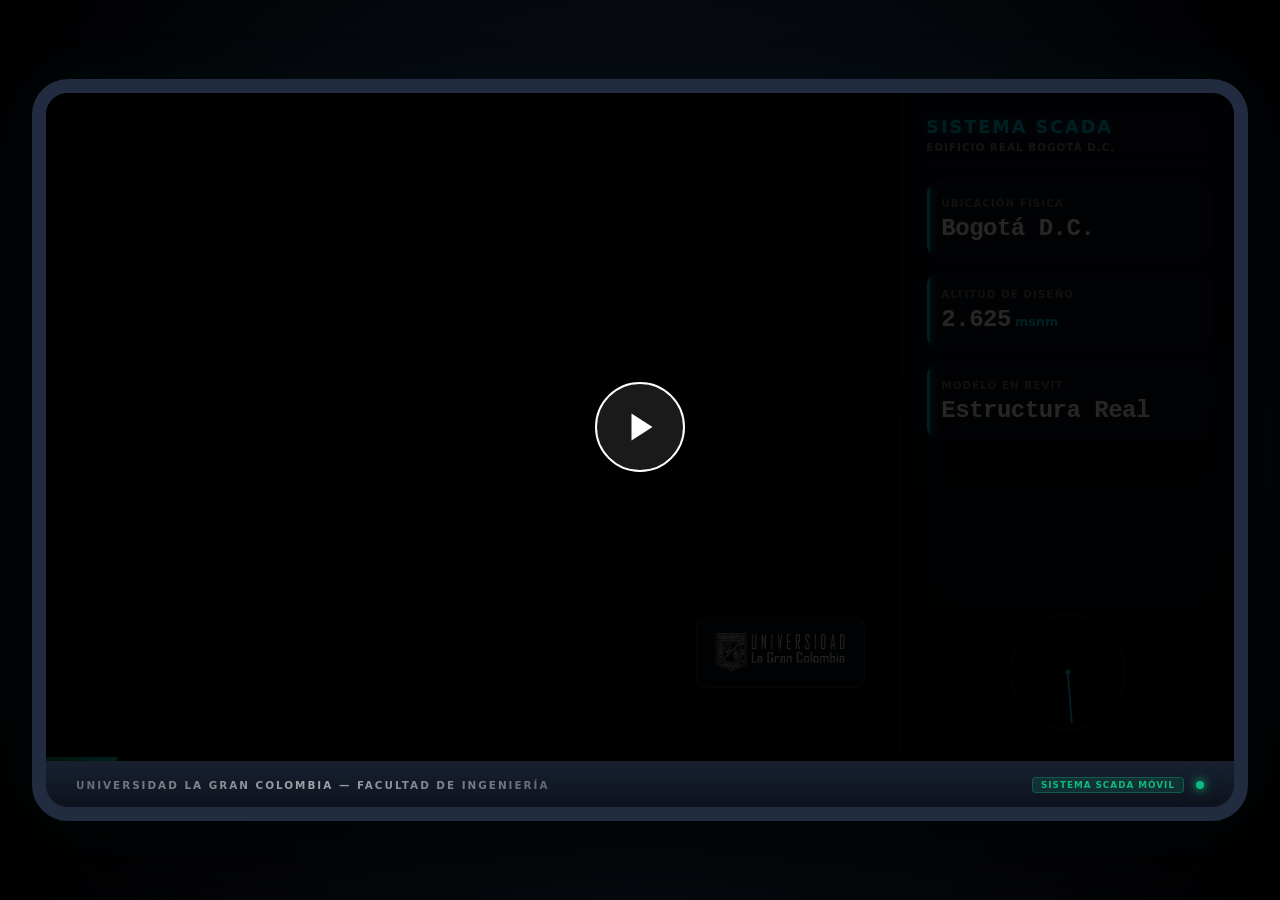
==== commit a8144823: "feat: integrar consola scada premium y graficas en index.html, bucle standby, y alinear guion con na" ====
--- a/index.html
+++ b/index.html
@@ -3,1065 +3,1118 @@
 <head>
     <meta charset="UTF-8">
     <meta name="viewport" content="width=device-width, initial-scale=1.0">
-    <title>UGC | Energías Alternativas - Dirección de Proyecto</title>
-    <meta name="description" content="Plataforma interactiva de presentación sobre energías alternativas: solar, eólica, hidráulica, biomasa, geotérmica e hidrógeno verde. Universidad La Gran Colombia.">
-    <link rel="stylesheet" href="style.css">
+    <title>UGC | Consola SCADA de Exposición - Energías Alternativas</title>
+    <meta name="description" content="Presentación interactiva de exposición con consola SCADA y telemetría dinámica de energías para el edificio sostenible en Bogotá. Universidad La Gran Colombia.">
     <link rel="icon" href="data:image/svg+xml,%3Csvg xmlns='http://www.w3.org/2000/svg' viewBox='0 0 64 64'%3E%3Crect width='64' height='64' rx='14' fill='%23030704'/%3E%3Cpath d='M32 8 52 19v16c0 12-8 20-20 25-12-5-20-13-20-25V19L32 8Z' fill='%2300913d'/%3E%3Cpath d='M22 38c9 0 17-6 20-18 2 14-5 25-18 27 5-3 8-6 10-11-4 4-8 6-12 6v-4Z' fill='white'/%3E%3C/svg%3E">
+
     <style>
-        :root {
-            --color-hydrogen: hsl(186, 100%, 44%);
-            --color-hydrogen-glow: rgba(0, 210, 220, 0.24);
-            --presentation-edge: rgba(255, 255, 255, 0.11);
-            --presentation-surface: rgba(5, 16, 10, 0.62);
-        }
-
-        body::before {
-            content: "";
-            position: fixed;
+        /* ==========================================================================
+           🎨 ESTILOS PREMIUM — CONSOLA DE MANDO SCADA Y TV CINE
+           ========================================================================== */
+        * {
+            margin: 0;
+            padding: 0;
+            box-sizing: border-box;
+        }
+
+        body, html {
+            background-color: #000000;
+            color: #ffffff;
+            font-family: system-ui, -apple-system, BlinkMacSystemFont, 'Segoe UI', Roboto, Oxygen, Ubuntu, Cantarell, sans-serif;
+            overflow: hidden;
+            width: 100vw;
+            height: 100vh;
+            cursor: default;
+            transition: cursor 0.3s ease;
+        }
+
+        .hide-cursor {
+            cursor: none !important;
+        }
+
+        .presentation-container {
+            position: absolute;
             inset: 0;
-            z-index: 0;
+            width: 100vw;
+            height: 100vh;
+            background: radial-gradient(circle at center, #101625 0%, #000000 100%);
+            display: flex;
+            align-items: center;
+            justify-content: center;
+            overflow: hidden;
+        }
+
+        /* 📺 MARCO DE TV PREMIUM SATINADO */
+        .tv-frame {
+            position: relative;
+            width: 95vw;
+            max-width: 1420px;
+            background: #182030;
+            border: 14px solid #222c40;
+            border-radius: 36px;
+            box-shadow: 
+                0 35px 100px rgba(0, 0, 0, 0.95), 
+                0 0 60px rgba(0, 210, 220, 0.05);
+            display: flex;
+            flex-direction: column;
+            overflow: hidden;
+        }
+
+        /* 🖥️ PANTALLA DIGITAL DIVIDIDA: 72% VIDEO | 28% SCADA */
+        .tv-screen {
+            position: relative;
+            width: 100%;
+            aspect-ratio: 16 / 9;
+            background-color: #05080f;
+            border-radius: 20px 20px 0 0;
+            overflow: hidden;
+            display: flex;
+            flex-direction: row;
+        }
+
+        /* Contenedor del Video (72%) */
+        .video-viewport {
+            position: relative;
+            width: 72%;
+            height: 100%;
+            background-color: #000000;
+            overflow: hidden;
+            border-right: 2px solid rgba(255, 255, 255, 0.05);
+        }
+
+        .slide-video {
+            position: absolute;
+            inset: 0;
+            width: 100%;
+            height: 100%;
+            object-fit: cover;
+            opacity: 0;
+            z-index: 5;
+            transition: opacity 0.75s cubic-bezier(0.25, 1, 0.5, 1);
             pointer-events: none;
-            background:
-                linear-gradient(90deg, rgba(3, 7, 4, 0.95) 0%, rgba(3, 7, 4, 0.36) 42%, rgba(3, 7, 4, 0.78) 100%),
-                radial-gradient(circle at 78% 18%, rgba(0, 210, 220, 0.10), transparent 28%),
-                radial-gradient(circle at 22% 82%, rgba(245, 158, 11, 0.08), transparent 30%);
-        }
-
-        .presentation-container {
-            width: 900vw;
-        }
-
-        .section-slide {
-            isolation: isolate;
-        }
-
-        .section-slide::after {
-            content: "";
+        }
+
+        .slide-video.active {
+            opacity: 1;
+            z-index: 10;
+            pointer-events: auto;
+        }
+
+        /* 🛡️ BADGE DE OCLUSIÓN DE LOGO GEMINI CON LOGO UGC */
+        .gemini-cover-badge {
             position: absolute;
-            inset: 18px;
-            z-index: 1;
+            bottom: 11%;
+            right: 4%;
+            z-index: 15;
+            background: rgba(13, 18, 30, 0.85);
+            backdrop-filter: blur(12px);
+            -webkit-backdrop-filter: blur(12px);
+            border: 1px solid rgba(255, 255, 255, 0.15);
+            padding: 8px 16px;
+            border-radius: 12px;
+            display: flex;
+            align-items: center;
+            justify-content: center;
+            box-shadow: 
+                0 10px 30px rgba(0, 0, 0, 0.7), 
+                0 0 0 1px rgba(255, 255, 255, 0.05);
             pointer-events: none;
-            border: 1px solid rgba(255, 255, 255, 0.035);
-            border-radius: 30px;
-            box-shadow: inset 0 1px 0 rgba(255,255,255,0.035);
-        }
-
-        .orb-purple {
-            background: radial-gradient(circle, var(--color-ugc-green) 0%, transparent 70%);
-            width: 55vw;
-            height: 55vw;
-            top: -15vh;
-            right: -5vw;
-            animation: float-orb 28s ease-in-out infinite alternate;
-        }
-
-        .nav-dot {
-            appearance: none;
-        }
-
-        .nav-dot:focus-visible,
-        .start-button:focus-visible,
-        .slider-custom:focus-visible {
-            outline: 2px solid rgba(255, 255, 255, 0.86);
-            outline-offset: 4px;
-        }
-
-        .io-slide-counter {
-            color: rgba(255, 255, 255, 0.38);
-            text-shadow: 0 0 18px rgba(0, 200, 83, 0.22);
-        }
-
-        .presentation-progress {
-            position: fixed;
-            left: 10vw;
-            right: 10vw;
-            bottom: 30px;
-            z-index: 190;
-            height: 2px;
-            background: rgba(255,255,255,0.08);
-            border-radius: 999px;
-            overflow: hidden;
-            pointer-events: none;
-        }
-
-        .presentation-progress span {
+            user-select: none;
+        }
+
+        .gemini-cover-badge img {
+            width: 135px;
+            height: auto;
             display: block;
-            width: 11.111%;
+            filter: drop-shadow(0 2px 4px rgba(0, 0, 0, 0.3));
+        }
+
+        /* 📊 PANEL DE TELEMETRÍA SCADA (28%) */
+        .scada-panel {
+            width: 28%;
             height: 100%;
-            border-radius: inherit;
-            background: linear-gradient(90deg, var(--color-ugc-light), var(--color-hydrogen), var(--color-solar));
-            box-shadow: 0 0 18px rgba(0, 210, 220, 0.42);
-            transition: width 0.65s cubic-bezier(0.16, 1, 0.3, 1);
-        }
-
-        .hero-layout {
-            max-width: 1180px;
-        }
-
-        .hero-stage {
-            width: min(760px, 78vw);
-            margin: 0 0 2rem;
-            display: grid;
-            grid-template-columns: 1fr 1.15fr;
-            gap: 18px;
-            align-items: stretch;
-        }
-
-        .hero-system-card,
-        .hero-thesis-card {
-            background: linear-gradient(135deg, rgba(255,255,255,0.075), rgba(255,255,255,0.018));
-            border: 1px solid var(--presentation-edge);
-            border-radius: 18px;
-            padding: 18px;
-            box-shadow: 0 24px 70px rgba(0,0,0,0.28), inset 0 1px 0 rgba(255,255,255,0.06);
-            backdrop-filter: blur(22px);
-        }
-
-        .hero-system-card {
-            display: grid;
-            grid-template-columns: repeat(3, 1fr);
-            gap: 10px;
-        }
-
-        .energy-token {
-            min-height: 68px;
-            border-radius: 14px;
-            padding: 11px 10px;
+            background: linear-gradient(180deg, #090e1a 0%, #04060b 100%);
+            padding: 24px;
             display: flex;
             flex-direction: column;
             justify-content: space-between;
-            color: #fff;
-            background:
-                radial-gradient(circle at 30% 20%, color-mix(in srgb, var(--token-color) 44%, transparent), transparent 58%),
-                rgba(255,255,255,0.035);
-            border: 1px solid color-mix(in srgb, var(--token-color) 38%, transparent);
-        }
-
-        .energy-token strong {
-            font-family: var(--font-title);
-            font-size: 0.82rem;
-            letter-spacing: 0;
-            line-height: 1.1;
-        }
-
-        .energy-token span {
-            width: 22px;
-            height: 22px;
-            display: grid;
-            place-items: center;
-            border-radius: 999px;
-            background: color-mix(in srgb, var(--token-color) 24%, transparent);
-            color: var(--token-color);
-            font-size: 0.78rem;
-            font-weight: 900;
-        }
-
-        .hero-thesis-card {
+            z-index: 20;
+            border-left: 1px solid rgba(0, 210, 220, 0.15);
+            box-shadow: inset 10px 0 30px rgba(0, 0, 0, 0.5);
+            overflow: hidden;
+        }
+
+        .scada-header {
+            border-bottom: 1px solid rgba(0, 210, 220, 0.2);
+            padding-bottom: 12px;
+            margin-bottom: 16px;
+        }
+
+        .scada-title {
+            font-family: 'Outfit', system-ui, -apple-system, sans-serif;
+            font-size: 1.1rem;
+            font-weight: 700;
+            color: #00d2dc;
+            letter-spacing: 2px;
+            text-transform: uppercase;
+            text-shadow: 0 0 8px rgba(0, 210, 220, 0.4);
+        }
+
+        .scada-subtitle {
+            font-size: 0.65rem;
+            color: rgba(255, 255, 255, 0.5);
+            font-weight: 600;
+            letter-spacing: 1px;
+            margin-top: 4px;
+            text-transform: uppercase;
+        }
+
+        /* Bloque de Métricas */
+        .scada-metrics {
             display: flex;
             flex-direction: column;
+            gap: 16px;
+            flex-grow: 1;
+        }
+
+        .metric-card {
+            background: rgba(255, 255, 255, 0.02);
+            border: 1px solid rgba(255, 255, 255, 0.05);
+            border-radius: 12px;
+            padding: 14px;
+            display: flex;
+            flex-direction: column;
+            position: relative;
+            overflow: hidden;
+            transition: all 0.3s ease;
+        }
+
+        .metric-card::before {
+            content: '';
+            position: absolute;
+            left: 0;
+            top: 0;
+            height: 100%;
+            width: 3px;
+            background-color: var(--accent-color, #00d2dc);
+            box-shadow: 0 0 8px var(--accent-color, #00d2dc);
+        }
+
+        .metric-label {
+            font-size: 0.65rem;
+            color: rgba(255, 255, 255, 0.4);
+            text-transform: uppercase;
+            letter-spacing: 1px;
+            font-weight: 600;
+        }
+
+        .metric-value-container {
+            display: flex;
+            align-items: baseline;
+            margin-top: 6px;
+        }
+
+        .metric-value {
+            font-family: 'Courier New', monospace;
+            font-size: 1.5rem;
+            font-weight: 700;
+            color: #ffffff;
+            letter-spacing: -0.5px;
+            text-shadow: 0 0 10px rgba(255, 255, 255, 0.1);
+        }
+
+        .metric-unit {
+            font-size: 0.8rem;
+            color: var(--accent-color, #00d2dc);
+            margin-left: 4px;
+            font-weight: 600;
+        }
+
+        /* Visualizador de Gráfico Dinámico */
+        .scada-visualizer {
+            height: 130px;
+            width: 100%;
+            background: rgba(0, 0, 0, 0.4);
+            border: 1px solid rgba(0, 210, 220, 0.1);
+            border-radius: 12px;
+            margin-top: 16px;
+            overflow: hidden;
+            display: flex;
+            align-items: center;
             justify-content: center;
-            gap: 10px;
-        }
-
-        .hero-thesis-card .thesis-label {
-            font-family: var(--font-title);
-            font-size: 0.72rem;
+            position: relative;
+        }
+
+        /* ⏳ BARRA DE PROGRESO DE DIAPOSITIVA (Sutil línea premium de carga) */
+        .tv-progress-bar-container {
+            position: absolute;
+            bottom: 0;
+            left: 0;
+            width: 100%;
+            height: 4px;
+            background: rgba(255, 255, 255, 0.05);
+            z-index: 20;
+        }
+
+        .tv-progress-bar {
+            height: 100%;
+            width: 0%;
+            background: linear-gradient(90deg, #00913d 0%, #00d2dc 100%);
+            transition: width 0.1s linear;
+        }
+
+        /* 📻 BISEL INFERIOR DIGITAL CON BRANDING */
+        .tv-bezel-bottom {
+            height: 46px;
+            background: linear-gradient(180deg, #182030 0%, #0d121c 100%);
+            border-top: 1px solid rgba(255, 255, 255, 0.05);
+            display: flex;
+            align-items: center;
+            justify-content: space-between;
+            padding: 0 30px;
+            color: rgba(255, 255, 255, 0.4);
+            font-size: 0.65rem;
+            font-weight: 600;
+            letter-spacing: 2px;
             text-transform: uppercase;
-            color: var(--color-ugc-light);
-            font-weight: 800;
-            letter-spacing: 2px;
-        }
-
-        .hero-thesis-card p {
-            margin: 0;
-            color: #dbeafe;
-            font-size: 0.98rem;
-            line-height: 1.55;
-        }
-
-        .glass-container {
-            background:
-                linear-gradient(145deg, rgba(255,255,255,0.065), rgba(255,255,255,0.018)),
-                var(--presentation-surface);
-            border-color: rgba(255,255,255,0.09);
-        }
-
-        .metric-card {
-            border-radius: 12px;
-            background: rgba(255,255,255,0.028);
-        }
-
-        .metric-value {
-            font-size: clamp(1.55rem, 3vw, 2.25rem);
-        }
-
-        .energy-svg-box,
-        .solar-visual-box,
-        .wind-turbine-box {
-            box-shadow: 0 30px 90px rgba(0,0,0,0.34), inset 0 1px 0 rgba(255,255,255,0.045);
-        }
-
-        .hydrogen-grad {
-            background-image: linear-gradient(135deg, var(--color-hydrogen) 0%, #ffffff 100%);
-        }
-
-        .slider-hydrogen::-webkit-slider-thumb {
-            background: var(--color-hydrogen);
-            box-shadow: 0 0 16px var(--color-hydrogen-glow);
-        }
-
-        .section-slide:nth-of-type(1) { --slide-ambient: rgba(0, 145, 61, 0.10); }
-        .section-slide:nth-of-type(2) { --slide-ambient: rgba(245, 158, 11, 0.12); }
-        .section-slide:nth-of-type(3) { --slide-ambient: rgba(20, 184, 166, 0.11); }
-        .section-slide:nth-of-type(4) { --slide-ambient: rgba(14, 165, 233, 0.12); }
-        .section-slide:nth-of-type(5) { --slide-ambient: rgba(134, 239, 172, 0.10); }
-        .section-slide:nth-of-type(6) { --slide-ambient: rgba(251, 146, 60, 0.12); }
-        .section-slide:nth-of-type(7) { --slide-ambient: rgba(0, 210, 220, 0.12); }
-        .section-slide:nth-of-type(8) { --slide-ambient: rgba(0, 145, 61, 0.09); }
-        .section-slide:nth-of-type(9) { --slide-ambient: rgba(0, 145, 61, 0.08); }
-
-        @media (max-width: 980px) {
-            body {
-                overflow: auto;
+            user-select: none;
+        }
+
+        .tv-brand {
+            background: linear-gradient(90deg, rgba(255, 255, 255, 0.35) 0%, rgba(255, 255, 255, 0.6) 50%, rgba(255, 255, 255, 0.35) 100%);
+            -webkit-background-clip: text;
+            -webkit-text-fill-color: transparent;
+        }
+
+        .tv-status-badge {
+            font-size: 0.55rem;
+            background: rgba(16, 185, 129, 0.15);
+            border: 1px solid rgba(16, 185, 129, 0.3);
+            color: #10b981;
+            padding: 2px 8px;
+            border-radius: 4px;
+            margin-right: 12px;
+            letter-spacing: 1px;
+            font-weight: 700;
+        }
+
+        .tv-right-info {
+            display: flex;
+            align-items: center;
+        }
+
+        .tv-power-led {
+            width: 8px;
+            height: 8px;
+            border-radius: 50%;
+            background-color: #10b981;
+            box-shadow: 
+                0 0 8px #10b981, 
+                0 0 16px rgba(16, 185, 129, 0.6);
+            animation: pulse-led 3s infinite ease-in-out;
+        }
+
+        @keyframes pulse-led {
+            0%, 100% {
+                opacity: 0.7;
+                box-shadow: 0 0 6px #10b981, 0 0 12px rgba(16, 185, 129, 0.4);
             }
-
-            .presentation-container {
-                display: block;
-                width: 100%;
-                height: auto;
-                transform: none !important;
+            50% {
+                opacity: 1;
+                box-shadow: 0 0 12px #10b981, 0 0 24px rgba(16, 185, 129, 0.8);
             }
-
-            .section-slide {
-                min-height: 100svh;
-                height: auto;
-                width: 100%;
-                padding: 72px 22px 84px;
-            }
-
-            .navigation-sidebar,
-            .io-slide-counter,
-            .presentation-progress {
-                display: none;
-            }
-
-            .split-content,
-            .bitacora-layout,
-            .hero-stage {
-                grid-template-columns: 1fr !important;
-                height: auto !important;
-                width: 100%;
-            }
-
-            .hero-system-card {
-                grid-template-columns: repeat(2, 1fr);
-            }
-
-            .io-title-huge {
-                font-size: clamp(3.2rem, 18vw, 5rem);
-                letter-spacing: 0;
-            }
-
-            .section-title,
-            .simulator-card .section-title {
-                font-size: clamp(2rem, 10vw, 3rem) !important;
-                letter-spacing: 0 !important;
-            }
-
-            .glass-container {
-                padding: 24px;
-            }
-        }
-
-        @media (prefers-reduced-motion: reduce) {
-            *,
-            *::before,
-            *::after {
-                animation-duration: 0.01ms !important;
-                animation-iteration-count: 1 !important;
-                scroll-behavior: auto !important;
-                transition-duration: 0.01ms !important;
-            }
+        }
+
+        /* Overlay elegante de carga inicial o de autoplay bloqueado */
+        .play-overlay {
+            position: absolute;
+            inset: 0;
+            display: flex;
+            align-items: center;
+            justify-content: center;
+            background: rgba(0, 0, 0, 0.85);
+            z-index: 100;
+            opacity: 0;
+            pointer-events: none;
+            transition: opacity 0.4s ease;
+        }
+
+        .play-overlay.visible {
+            opacity: 1;
+            pointer-events: auto;
+        }
+
+        .play-circle-btn {
+            width: 90px;
+            height: 90px;
+            border-radius: 50%;
+            background: rgba(255, 255, 255, 0.1);
+            border: 2.5px solid #ffffff;
+            color: #ffffff;
+            display: flex;
+            align-items: center;
+            justify-content: center;
+            cursor: pointer;
+            backdrop-filter: blur(10px);
+            box-shadow: 0 20px 45px rgba(0, 0, 0, 0.5);
+            transition: all 0.3s cubic-bezier(0.4, 0, 0.2, 1);
+        }
+
+        .play-circle-btn:hover {
+            transform: scale(1.1);
+            background: #ffffff;
+            color: #000000;
+            box-shadow: 0 20px 45px rgba(255, 255, 255, 0.2);
+        }
+
+        /* Indicador visual discreto de pausa */
+        .status-indicator {
+            position: absolute;
+            top: 25px;
+            left: 25px;
+            background: rgba(0, 0, 0, 0.7);
+            border: 1px solid rgba(0, 210, 220, 0.2);
+            padding: 8px 16px;
+            border-radius: 8px;
+            font-size: 0.75rem;
+            font-weight: 600;
+            letter-spacing: 1px;
+            color: #00d2dc;
+            z-index: 50;
+            opacity: 0;
+            pointer-events: none;
+            transition: opacity 0.3s ease;
+            backdrop-filter: blur(5px);
+        }
+
+        .status-indicator.visible {
+            opacity: 1;
         }
     </style>
 </head>
 <body>
 
-    <!-- 🌌 EFECTOS DE FONDO DINÁMICOS -->
-    <div class="background-canvas">
-        <canvas id="ecoParticlesCanvas"></canvas>
-        <div class="glow-orb orb-purple"></div>
-        <div class="glow-orb orb-wind"></div>
-        <div class="glow-orb orb-solar"></div>
-    </div>
-
-    <!-- 🧭 NAV LATERAL PARA NAVEGACIÓN SPA -->
-    <nav class="navigation-sidebar" id="sidebarNav">
-        <div class="nav-indicator-line"></div>
-        <div class="nav-dot active" data-slide="0">01<span>Inicio</span></div>
-        <div class="nav-dot" data-slide="1">02<span>Solar</span></div>
-        <div class="nav-dot" data-slide="2">03<span>Eólica</span></div>
-        <div class="nav-dot" data-slide="3">04<span>Hidráulica</span></div>
-        <div class="nav-dot" data-slide="4">05<span>Biomasa</span></div>
-        <div class="nav-dot" data-slide="5">06<span>Geotérmica</span></div>
-        <div class="nav-dot" data-slide="6">07<span>Hidrógeno</span></div>
-        <div class="nav-dot" data-slide="7">08<span>Dashboard</span></div>
-        <div class="nav-dot" data-slide="8">09<span>Cronograma</span></div>
-    </nav>
-
-    <div id="slideCounter" class="io-slide-counter" aria-live="polite">01 / 09</div>
-    <div class="presentation-progress" aria-hidden="true"><span id="presentationProgressBar"></span></div>
-
-    <!-- 📦 CONTENEDOR PRINCIPAL DE DIAPOSITIVAS -->
+    <!-- 📺 CONTENEDOR PRINCIPAL CON TV CENTRADA -->
     <main class="presentation-container" id="presentationContainer">
-
-        <!-- ==========================================
-             SECCIÓN 1: PORTADA DYNAMIC HERO
-             ========================================== -->
-        <section class="section-slide" id="slide0">
-            <div class="hero-layout">
-                <div class="logo-container animate-item" style="--delay: 1">
-                    <span class="logo-badge ugc-badge">UNIVERSIDAD LA GRAN COLOMBIA</span>
-                    <span class="logo-badge" style="background: rgba(255,255,255,0.06); border: 1px solid var(--border-glass)">FACULTAD DE INGENIERÍA</span>
-                    <span class="logo-badge" style="background: rgba(255,255,255,0.06); border: 1px solid var(--border-glass)">DIRECCIÓN DE PROYECTO</span>
-                </div>
-                <h1 class="io-title-huge gradient-text purple-cyan-grad animate-item" style="--delay: 2">Energías<br>Alternativas</h1>
-                <p class="io-subtitle animate-item" style="--delay: 3">Una exploración interactiva y técnica de seis fuentes de energía renovable: solar, eólica, hidráulica, biomasa, geotérmica e hidrógeno verde aplicadas a infraestructura urbana sostenible.</p>
-                <div class="hero-stage animate-item" style="--delay: 3.5" aria-label="Mapa del sistema energético de la presentación">
-                    <div class="hero-system-card">
-                        <div class="energy-token" style="--token-color: var(--color-solar)"><span>S</span><strong>Solar FV</strong></div>
-                        <div class="energy-token" style="--token-color: var(--color-wind)"><span>E</span><strong>Eólica</strong></div>
-                        <div class="energy-token" style="--token-color: var(--color-hydro)"><span>H</span><strong>Hidráulica</strong></div>
-                        <div class="energy-token" style="--token-color: var(--color-biomass)"><span>B</span><strong>Biomasa</strong></div>
-                        <div class="energy-token" style="--token-color: var(--color-geo)"><span>G</span><strong>Geotérmica</strong></div>
-                        <div class="energy-token" style="--token-color: var(--color-hydrogen)"><span>H2</span><strong>Hidrógeno</strong></div>
+        
+        <!-- Indicador de Estado Temporal (Pausa/Play) -->
+        <div class="status-indicator" id="statusIndicator">CONSOLA CONECTADA</div>
+
+        <!-- 📺 ESTRUCTURA DEL TELEVISOR PREMIUM -->
+        <div class="tv-frame">
+            <!-- 🖥️ PANTALLA DIGITAL COMPLETA -->
+            <div class="tv-screen">
+                
+                <!-- 🖥️ VISTA DEL VIDEO (72%) -->
+                <div class="video-viewport">
+                    <!-- Reproductor 1 -->
+                    <video id="video1" class="slide-video active" muted playsinline loop></video>
+                    
+                    <!-- Reproductor 2 -->
+                    <video id="video2" class="slide-video" muted playsinline loop></video>
+
+                    <!-- 🛡️ BADGE DE OCLUSIÓN DE LOGO GEMINI CON LOGO INSTITUCIONAL UGC -->
+                    <div class="gemini-cover-badge">
+                        <img src="Logo-blanco-horizontal UGC.webp" alt="Logo Universidad La Gran Colombia">
                     </div>
-                    <div class="hero-thesis-card">
-                        <div class="thesis-label">Tesis del proyecto</div>
-                        <p>Diseñar una infraestructura urbana capaz de integrar generación, almacenamiento y gestión energética con criterios técnicos, económicos y ambientales medibles.</p>
+
+                    <!-- ⏳ BARRA DE PROGRESO DE EXPOSICIÓN -->
+                    <div class="tv-progress-bar-container">
+                        <div class="tv-progress-bar" id="progressBar"></div>
                     </div>
                 </div>
-                <button class="start-button animate-item" style="--delay: 4" id="startBtn">
-                    Comenzar Presentación
-                    <svg xmlns="http://www.w3.org/2000/svg" width="20" height="20" viewBox="0 0 24 24" fill="none" stroke="currentColor" stroke-width="2.5" stroke-linecap="round" stroke-linejoin="round">
-                        <line x1="5" y1="12" x2="19" y2="12"></line>
-                        <polyline points="12 5 19 12 12 19"></polyline>
-                    </svg>
-                </button>
-            </div>
-        </section>
-
-        <!-- ==========================================
-             ☀️ SECCIÓN 2: ENERGÍA SOLAR INTERACTIVA
-             ========================================== -->
-        <section class="section-slide" id="slide1">
-            <div class="split-content">
-                <div class="solar-visual-box animate-item" style="--delay: 1">
-                    <div class="solar-glow-effect" id="solarGlow"></div>
-                    <img src="03 Material visual y videos/Energía solar edificio sostenible v2.jpg" alt="Edificio Solar Sostenible" class="solar-render-image" id="solarImg">
-                </div>
-                <div class="glass-container animate-item" style="--delay: 2">
-                    <span class="section-tag animate-item" style="--delay: 2.5">Módulo Solar</span>
-                    <h2 class="section-title gradient-text solar-grad animate-item" style="--delay: 3">Energía Solar<br>Fotovoltaica</h2>
-                    <p class="animate-item" style="color: #94a3b8; font-size: 0.9rem; margin-bottom: 18px; --delay: 3.5">
-                        Integración de paneles fotovoltaicos en fachadas y cubiertas de edificaciones urbanas. Los módulos de silicio monocristalino convierten la radiación solar directa y difusa en electricidad mediante el efecto fotoeléctrico, reduciendo hasta un 60% el consumo de la red convencional.
-                    </p>
-                    <div class="metric-grid animate-item" style="--delay: 4">
-                        <div class="metric-card">
-                            <div class="metric-value solar-value" id="solarPowerVal">340 W</div>
-                            <div class="metric-label">Generación Estimada</div>
-                        </div>
-                        <div class="metric-card">
-                            <div class="metric-value" style="color: var(--color-eco);" id="solarEfficiencyVal">21.8%</div>
-                            <div class="metric-label">Eficiencia Panel</div>
-                        </div>
+
+                <!-- 📊 PANEL SCADA HOLOGRÁFICO DE TELEMETRÍA (28%) -->
+                <div class="scada-panel">
+                    <div class="scada-header">
+                        <div class="scada-title" id="scadaTitle">CONSOLA SCADA</div>
+                        <div class="scada-subtitle" id="scadaSubtitle">EDIFICIO SOSTENIBLE</div>
                     </div>
-                    <div class="interactive-slider-box animate-item" style="--delay: 4.5">
-                        <label for="solarSlider">
-                            <span>Simular Radiación Solar</span>
-                            <span style="color: var(--color-solar); font-weight: 600;" id="solarIntensityLabel">750 W/m²</span>
-                        </label>
-                        <input type="range" id="solarSlider" class="slider-custom" min="0" max="1200" value="750">
+                    
+                    <!-- Métricas de Telemetría Dinámicas -->
+                    <div class="scada-metrics" id="scadaMetrics">
+                        <!-- Renderizado en caliente por JS -->
+                    </div>
+                    
+                    <!-- Gráfico SVG Animado en Caliente -->
+                    <div class="scada-visualizer" id="scadaVisualizer">
+                        <!-- Renderizado dinámico por JS -->
                     </div>
                 </div>
+
+                <!-- Overlay de Inicio en caso de Autoplay bloqueado por el navegador -->
+                <div class="play-overlay" id="playOverlay">
+                    <button class="play-circle-btn" id="overlayPlayBtn" aria-label="Iniciar presentación">
+                        <svg xmlns="http://www.w3.org/2000/svg" width="36" height="36" viewBox="0 0 24 24" fill="currentColor" style="margin-left: 4px;">
+                            <polygon points="5 3 19 12 5 21 5 3"></polygon>
+                        </svg>
+                    </button>
+                </div>
+
             </div>
-        </section>
-
-        <!-- ==========================================
-             🌀 SECCIÓN 3: ENERGÍA EÓLICA
-             ========================================== -->
-        <section class="section-slide" id="slide2">
-            <div class="split-content">
-                <div class="wind-turbine-box animate-item" style="--delay: 1">
-                    <div class="svg-turbine-container">
-                        <svg viewBox="0 0 400 400" width="100%" height="100%">
-                            <rect x="195" y="150" width="10" height="200" rx="3" class="turbine-tower" />
-                            <path d="M 180 350 L 220 350 L 210 345 L 190 345 Z" fill="#334155" />
-                            <circle cx="200" cy="150" r="14" fill="#64748b" stroke="#334155" stroke-width="2" />
-                            <g id="turbineBlades" class="turbine-blades">
-                                <path d="M 200 150 Q 205 70 200 20 Q 195 70 200 150 Z" />
-                                <path d="M 200 150 Q 265 190 312 218 Q 255 180 200 150 Z" />
-                                <path d="M 200 150 Q 135 190 88 218 Q 145 180 200 150 Z" />
-                                <circle cx="200" cy="150" r="6" fill="#fff" />
-                            </g>
-                        </svg>
-                    </div>
-                </div>
-                <div class="glass-container animate-item" style="--delay: 2">
-                    <span class="section-tag animate-item" style="color: var(--color-wind); --delay: 2.5">Módulo Eólico</span>
-                    <h2 class="section-title gradient-text wind-eco-grad animate-item" style="--delay: 3">Turbinas Urbanas<br>de Eje Horizontal</h2>
-                    <p class="animate-item" style="color: #94a3b8; font-size: 0.9rem; margin-bottom: 18px; --delay: 3.5">
-                        Sistemas de microgeneración eólica integrados en la envolvente de edificaciones de alta densidad. Diseñados para aprovechar el efecto Venturi en cornisas y terrazas, con aspas de perfil NACA-4412 y alternadores de imanes permanentes con arranque a 1.5 m/s.
-                    </p>
-                    <div class="metric-grid animate-item" style="--delay: 4">
-                        <div class="metric-card">
-                            <div class="metric-value wind-value" id="windPowerVal">180 W</div>
-                            <div class="metric-label">Generación Estimada</div>
-                        </div>
-                        <div class="metric-card">
-                            <div class="metric-value" style="color: var(--color-eco);" id="windFrequencyVal">12.5 Hz</div>
-                            <div class="metric-label">Frecuencia Rotor</div>
-                        </div>
-                    </div>
-                    <div class="interactive-slider-box animate-item" style="--delay: 4.5">
-                        <label for="windSlider">
-                            <span>Simular Velocidad de Viento</span>
-                            <span style="color: var(--color-wind); font-weight: 600;" id="windIntensityLabel">6.5 m/s</span>
-                        </label>
-                        <input type="range" id="windSlider" class="slider-custom slider-wind" min="0" max="25" value="6.5" step="0.5">
-                    </div>
+
+            <!-- 📻 BISEL INFERIOR METÁLICO -->
+            <div class="tv-bezel-bottom">
+                <span class="tv-brand">Universidad La Gran Colombia — Facultad de Ingeniería</span>
+                <div class="tv-right-info">
+                    <span class="tv-status-badge">SISTEMA SCADA MÓVIL</span>
+                    <span class="tv-power-led" title="Sistema Activo"></span>
                 </div>
             </div>
-        </section>
-
-        <!-- ==========================================
-             💧 SECCIÓN 4: ENERGÍA HIDRÁULICA
-             ========================================== -->
-        <section class="section-slide" id="slide3">
-            <div class="split-content">
-                <!-- SVG Minicentral Hidráulica -->
-                <div class="energy-svg-box animate-item" style="--delay: 1">
-                    <div class="energy-svg-container">
-                        <svg viewBox="0 0 400 380" width="100%" height="100%">
-                            <defs>
-                                <linearGradient id="waterGrad" x1="0" y1="0" x2="0" y2="1">
-                                    <stop offset="0%" stop-color="#0ea5e9" stop-opacity="0.9"/>
-                                    <stop offset="100%" stop-color="#0c4a6e" stop-opacity="0.8"/>
-                                </linearGradient>
-                                <linearGradient id="waterGrad2" x1="0" y1="0" x2="0" y2="1">
-                                    <stop offset="0%" stop-color="#38bdf8" stop-opacity="0.7"/>
-                                    <stop offset="100%" stop-color="#0369a1" stop-opacity="0.5"/>
-                                </linearGradient>
-                            </defs>
-                            <!-- Terreno montañoso -->
-                            <path d="M 0 200 Q 80 120 160 180 Q 200 150 240 170 L 240 380 L 0 380 Z" fill="#1e293b" opacity="0.7"/>
-                            <!-- Embalse de agua -->
-                            <rect x="0" y="155" width="240" height="50" fill="url(#waterGrad)" rx="4"/>
-                            <rect x="0" y="155" width="240" height="12" fill="#7dd3fc" opacity="0.5" rx="4"/>
-                            <!-- Presa / Dique -->
-                            <rect x="235" y="130" width="18" height="115" fill="#475569" rx="3"/>
-                            <rect x="237" y="130" width="6" height="115" fill="#64748b" rx="2"/>
-                            <!-- Tubería de presión (penstock) -->
-                            <line x1="244" y1="180" x2="310" y2="265" stroke="#94a3b8" stroke-width="12" stroke-linecap="round"/>
-                            <line x1="244" y1="180" x2="310" y2="265" stroke="#0ea5e9" stroke-width="7" stroke-linecap="round" opacity="0.5" stroke-dasharray="12 6">
-                                <animate attributeName="stroke-dashoffset" from="0" to="-18" dur="0.6s" repeatCount="indefinite"/>
-                            </line>
-                            <!-- Casa de máquinas -->
-                            <rect x="298" y="258" width="82" height="65" fill="#334155" rx="6"/>
-                            <rect x="300" y="260" width="78" height="28" fill="#475569" rx="4"/>
-                            <!-- Turbina/Generador giratorio -->
-                            <circle cx="339" cy="291" r="22" fill="#1e40af" stroke="#3b82f6" stroke-width="2"/>
-                            <g id="hydroGenerator" style="transform-origin: 339px 291px; animation: spin-generator 2s linear infinite;">
-                                <line x1="339" y1="275" x2="339" y2="269" stroke="#93c5fd" stroke-width="3"/>
-                                <line x1="352" y1="284" x2="357" y2="280" stroke="#93c5fd" stroke-width="3"/>
-                                <line x1="352" y1="298" x2="357" y2="302" stroke="#93c5fd" stroke-width="3"/>
-                                <line x1="339" y1="307" x2="339" y2="313" stroke="#93c5fd" stroke-width="3"/>
-                                <line x1="326" y1="298" x2="321" y2="302" stroke="#93c5fd" stroke-width="3"/>
-                                <line x1="326" y1="284" x2="321" y2="280" stroke="#93c5fd" stroke-width="3"/>
-                            </g>
-                            <!-- Descarga de agua -->
-                            <path d="M 380 300 Q 390 305 395 320 L 400 380 L 370 380 Q 368 340 360 318 Z" fill="url(#waterGrad2)" opacity="0.8"/>
-                            <!-- Río -->
-                            <rect x="320" y="345" width="80" height="35" fill="url(#waterGrad2)" rx="4" opacity="0.6"/>
-                            <!-- Etiquetas -->
-                            <text x="120" y="145" fill="#7dd3fc" font-size="11" text-anchor="middle" font-family="var(--font-title)" font-weight="600">EMBALSE</text>
-                            <text x="246" y="122" fill="#94a3b8" font-size="10" text-anchor="middle" font-family="var(--font-title)">PRESA</text>
-                            <text x="339" y="335" fill="#93c5fd" font-size="10" text-anchor="middle" font-family="var(--font-title)" font-weight="600">TURBINA PELTON</text>
-                        </svg>
-                    </div>
-                </div>
-                <!-- Datos e Interactividad -->
-                <div class="glass-container animate-item" style="--delay: 2">
-                    <span class="section-tag animate-item" style="color: var(--color-hydro); --delay: 2.5">Módulo Hidráulico</span>
-                    <h2 class="section-title gradient-text hydro-grad animate-item" style="--delay: 3">Energía<br>Hidráulica</h2>
-                    <p class="animate-item" style="color: #94a3b8; font-size: 0.9rem; margin-bottom: 18px; --delay: 3.5">
-                        Las microcentrales de pico-hidro aprovechan la energía potencial del agua en canales de riego, acueductos y corrientes urbanas. Una turbina Pelton convierte la presión hidrostática en rotación mecánica con eficiencias superiores al 85%. Sin emisiones y operación continua las 24 horas.
-                    </p>
-                    <div class="metric-grid animate-item" style="--delay: 4">
-                        <div class="metric-card">
-                            <div class="metric-value hydro-value" id="hydroPowerVal">0 W</div>
-                            <div class="metric-label">Potencia Generada</div>
-                        </div>
-                        <div class="metric-card">
-                            <div class="metric-value" style="color: var(--color-eco);" id="hydroEfficiencyVal">85.0%</div>
-                            <div class="metric-label">Eficiencia Turbina</div>
-                        </div>
-                    </div>
-                    <div class="interactive-slider-box animate-item" style="--delay: 4.5">
-                        <label for="hydroSlider">
-                            <span>Simular Caudal de Agua</span>
-                            <span style="color: var(--color-hydro); font-weight: 600;" id="hydroFlowLabel">0.0 m³/s</span>
-                        </label>
-                        <input type="range" id="hydroSlider" class="slider-custom slider-hydro" min="0" max="15" value="0" step="0.1">
-                    </div>
-                </div>
-            </div>
-        </section>
-
-        <!-- ==========================================
-             🌿 SECCIÓN 5: BIOMASA Y BIOGÁS
-             ========================================== -->
-        <section class="section-slide" id="slide4">
-            <div class="split-content">
-                <!-- SVG Digestor Anaeróbico -->
-                <div class="energy-svg-box animate-item" style="--delay: 1">
-                    <div class="energy-svg-container">
-                        <svg viewBox="0 0 400 380" width="100%" height="100%">
-                            <defs>
-                                <linearGradient id="digestorGrad" x1="0" y1="0" x2="0" y2="1">
-                                    <stop offset="0%" stop-color="#4a1942"/>
-                                    <stop offset="100%" stop-color="#2d6a4f"/>
-                                </linearGradient>
-                            </defs>
-                            <!-- Suelo -->
-                            <rect x="0" y="310" width="400" height="70" fill="#1e293b" rx="4" opacity="0.8"/>
-                            <!-- Digestor principal (tanque cilíndrico enterrado) -->
-                            <ellipse cx="200" cy="200" rx="110" ry="115" fill="#1a3a2a" stroke="#22c55e" stroke-width="2" opacity="0.9"/>
-                            <ellipse cx="200" cy="100" rx="110" ry="30" fill="#166534" opacity="0.9"/>
-                            <!-- Contenido orgánico (parte baja) -->
-                            <ellipse cx="200" cy="260" rx="100" ry="28" fill="#15803d" opacity="0.6"/>
-                            <rect x="100" y="215" width="200" height="50" fill="#15803d" opacity="0.4"/>
-                            <!-- Burbuja de biogás animadas -->
-                            <circle cx="175" cy="200" r="6" fill="#a3e635" opacity="0.7">
-                                <animateTransform attributeName="transform" type="translate" values="0,0; -5,-50; 0,-100" dur="2.2s" repeatCount="indefinite"/>
-                                <animate attributeName="opacity" values="0.7;0.9;0" dur="2.2s" repeatCount="indefinite"/>
-                                <animate attributeName="r" values="6;8;3" dur="2.2s" repeatCount="indefinite"/>
-                            </circle>
-                            <circle cx="210" cy="220" r="9" fill="#86efac" opacity="0.6">
-                                <animateTransform attributeName="transform" type="translate" values="0,0; 8,-65; 5,-120" dur="2.8s" repeatCount="indefinite"/>
-                                <animate attributeName="opacity" values="0.6;0.8;0" dur="2.8s" repeatCount="indefinite"/>
-                                <animate attributeName="r" values="9;12;4" dur="2.8s" repeatCount="indefinite"/>
-                            </circle>
-                            <circle cx="230" cy="190" r="5" fill="#a3e635" opacity="0.8">
-                                <animateTransform attributeName="transform" type="translate" values="0,0; 3,-40; 6,-90" dur="1.9s" repeatCount="indefinite"/>
-                                <animate attributeName="opacity" values="0.8;1;0" dur="1.9s" repeatCount="indefinite"/>
-                            </circle>
-                            <circle cx="190" cy="235" r="7" fill="#4ade80" opacity="0.7">
-                                <animateTransform attributeName="transform" type="translate" values="0,0; -4,-55; -2,-105" dur="2.5s" repeatCount="indefinite"/>
-                                <animate attributeName="opacity" values="0.7;0.9;0" dur="2.5s" repeatCount="indefinite"/>
-                            </circle>
-                            <!-- Tubo de captura de biogás -->
-                            <rect x="190" y="68" width="20" height="42" fill="#64748b" rx="4"/>
-                            <!-- Quemador/Generador de biogás -->
-                            <rect x="285" y="90" width="75" height="50" fill="#1e293b" stroke="#86efac" stroke-width="1.5" rx="8"/>
-                            <text x="323" y="110" fill="#86efac" font-size="9" text-anchor="middle" font-family="var(--font-title)" font-weight="700">BIOGÁS</text>
-                            <text x="323" y="125" fill="#4ade80" font-size="8" text-anchor="middle" font-family="var(--font-title)">CH₄ + CO₂</text>
-                            <!-- Tubería de gas -->
-                            <line x1="210" y1="85" x2="285" y2="115" stroke="#86efac" stroke-width="3" stroke-dasharray="6 4">
-                                <animate attributeName="stroke-dashoffset" from="0" to="-10" dur="0.5s" repeatCount="indefinite"/>
-                            </line>
-                            <!-- Tolva de entrada -->
-                            <path d="M 50 90 L 105 110 L 95 150 L 60 150 Z" fill="#334155" stroke="#475569" stroke-width="1.5"/>
-                            <rect x="60" y="148" width="35" height="55" fill="#475569" rx="3"/>
-                            <!-- Etiquetas -->
-                            <text x="200" y="375" fill="#94a3b8" font-size="10" text-anchor="middle" font-family="var(--font-title)" font-weight="600">DIGESTOR ANAERÓBICO</text>
-                            <text x="80" y="85" fill="#86efac" font-size="10" text-anchor="middle" font-family="var(--font-title)">BIOMASA</text>
-                        </svg>
-                    </div>
-                </div>
-                <!-- Datos e Interactividad -->
-                <div class="glass-container animate-item" style="--delay: 2">
-                    <span class="section-tag animate-item" style="color: var(--color-biomass); --delay: 2.5">Módulo Biomasa</span>
-                    <h2 class="section-title gradient-text biomass-grad animate-item" style="--delay: 3">Biomasa<br>y Biogás</h2>
-                    <p class="animate-item" style="color: #94a3b8; font-size: 0.9rem; margin-bottom: 18px; --delay: 3.5">
-                        La digestión anaeróbica de residuos orgánicos (agrícolas, urbanos y agroalimentarios) produce biogás compuesto de metano (CH₄) y dióxido de carbono (CO₂). Este biogás alimenta generadores eléctricos o se purifica a biometano para inyección en la red de gas natural. Es carbono-neutral y aprovecha residuos.
-                    </p>
-                    <div class="metric-grid animate-item" style="--delay: 4">
-                        <div class="metric-card">
-                            <div class="metric-value biomass-value" id="biomassPowerVal">0 W</div>
-                            <div class="metric-label">Potencia Eléctrica</div>
-                        </div>
-                        <div class="metric-card">
-                            <div class="metric-value" style="color: var(--color-eco);" id="biomassGasVal">0.0 m³/día</div>
-                            <div class="metric-label">Producción de Biogás</div>
-                        </div>
-                    </div>
-                    <div class="interactive-slider-box animate-item" style="--delay: 4.5">
-                        <label for="biomassSlider">
-                            <span>Carga Orgánica Diaria</span>
-                            <span style="color: var(--color-biomass); font-weight: 600;" id="biomassLoadLabel">0 kg/día</span>
-                        </label>
-                        <input type="range" id="biomassSlider" class="slider-custom slider-biomass" min="0" max="500" value="0" step="5">
-                    </div>
-                </div>
-            </div>
-        </section>
-
-        <!-- ==========================================
-             🌋 SECCIÓN 6: ENERGÍA GEOTÉRMICA
-             ========================================== -->
-        <section class="section-slide" id="slide5">
-            <div class="split-content">
-                <!-- SVG Corte Geotérmico -->
-                <div class="energy-svg-box animate-item" style="--delay: 1">
-                    <div class="energy-svg-container" style="width: 100%; height: 100%; display: flex; align-items: center; justify-content: center;">
-                        <svg viewBox="0 -30 400 410" width="90%" height="90%" style="overflow: visible;">
-                            <defs>
-                                <linearGradient id="geoGrad" x1="0" y1="0" x2="0" y2="1">
-                                    <stop offset="0%" stop-color="#1e3a5f"/>
-                                    <stop offset="40%" stop-color="#7c3a10"/>
-                                    <stop offset="80%" stop-color="#b91c1c"/>
-                                    <stop offset="100%" stop-color="#dc2626"/>
-                                </linearGradient>
-                            </defs>
-                            <!-- Capas del suelo (comienzan en Y=65 para dejar cielo arriba) -->
-                            <rect x="0" y="65" width="400" height="315" fill="url(#geoGrad)" rx="8"/>
-                            <!-- Capa superficial -->
-                            <rect x="0" y="65" width="400" height="45" fill="#1e293b" opacity="0.9" rx="4"/>
-                            <rect x="0" y="110" width="400" height="35" fill="#374151" opacity="0.7"/>
-                            <!-- Roca sedimentaria -->
-                            <rect x="0" y="145" width="400" height="55" fill="#4b2d14" opacity="0.8"/>
-                            <!-- Roca caliente -->
-                            <rect x="0" y="200" width="400" height="180" fill="#7c1d1d" opacity="0.7" rx="0"/>
-                            <!-- Etiquetas de capas -->
-                            <text x="320" y="92" fill="#94a3b8" font-size="10" text-anchor="middle" font-family="var(--font-title)">15-20°C</text>
-                            <text x="320" y="178" fill="#f59e0b" font-size="10" text-anchor="middle" font-family="var(--font-title)">40-60°C</text>
-                            <text x="320" y="290" fill="#f87171" font-size="10" text-anchor="middle" font-family="var(--font-title)">80-150°C</text>
-                            <!-- Pozo de inyección (frío) -->
-                            <rect x="95" y="47" width="12" height="293" fill="#bfdbfe" rx="4" opacity="0.7"/>
-                            <rect x="97" y="47" width="8" height="293" fill="#60a5fa" rx="3" opacity="0.5">
-                                <animate attributeName="opacity" values="0.5;0.8;0.5" dur="3s" repeatCount="indefinite"/>
-                            </rect>
-                            <text x="101" y="18" fill="#93c5fd" font-size="9" text-anchor="middle" font-family="var(--font-title)" font-weight="700">FRÍO</text>
-                            <!-- Pozo de producción (caliente) -->
-                            <rect x="293" y="47" width="12" height="303" fill="#fca5a5" rx="4" opacity="0.7"/>
-                            <rect x="295" y="47" width="8" height="303" fill="#f87171" rx="3" opacity="0.6">
-                                <animate attributeName="opacity" values="0.6;1;0.6" dur="2.5s" repeatCount="indefinite"/>
-                            </rect>
-                            <text x="299" y="18" fill="#fca5a5" font-size="9" text-anchor="middle" font-family="var(--font-title)" font-weight="700">CALOR</text>
-                            <!-- Intercambiador de calor en superficie -->
-                            <rect x="70" y="25" width="260" height="22" fill="#0f172a" stroke="#f97316" stroke-width="1.5" rx="6"/>
-                            <text x="200" y="39" fill="#fb923c" font-size="9" text-anchor="middle" font-family="var(--font-title)" font-weight="700">BOMBA DE CALOR / GENERADOR</text>
-                            <!-- Fluido en roca caliente (circulación) -->
-                            <path d="M 101 340 Q 200 370 299 350" stroke="#fb923c" stroke-width="4" fill="none" opacity="0.6" stroke-dasharray="10 5">
-                                <animate attributeName="stroke-dashoffset" from="0" to="-15" dur="0.8s" repeatCount="indefinite"/>
-                            </path>
-                            <!-- Pulso magmático -->
-                            <circle cx="200" cy="360" r="10" fill="#ef4444" opacity="0.6">
-                                <animate attributeName="r" values="10;20;10" dur="2s" repeatCount="indefinite"/>
-                                <animate attributeName="opacity" values="0.6;0.2;0.6" dur="2s" repeatCount="indefinite"/>
-                            </circle>
-                        </svg>
-                    </div>
-                </div>
-                <!-- Datos e Interactividad -->
-                <div class="glass-container animate-item" style="--delay: 2">
-                    <span class="section-tag animate-item" style="color: var(--color-geo); --delay: 2.5">Módulo Geotérmico</span>
-                    <h2 class="section-title gradient-text geo-grad animate-item" style="--delay: 3">Energía<br>Geotérmica</h2>
-                    <p class="animate-item" style="color: #94a3b8; font-size: 0.9rem; margin-bottom: 18px; --delay: 3.5">
-                        La energía geotérmica de baja entalpía extrae el calor almacenado en las capas superficiales del subsuelo (8–25°C) mediante bombas de calor geotérmicas. El sistema de circuito cerrado circula un fluido caloportador por pozos verticales, logrando coeficientes de rendimiento (COP) de 3 a 5 veces superiores a la calefacción eléctrica convencional.
-                    </p>
-                    <div class="metric-grid animate-item" style="--delay: 4">
-                        <div class="metric-card">
-                            <div class="metric-value geo-value" id="geoCOPVal">—</div>
-                            <div class="metric-label">COP (Rendimiento)</div>
-                        </div>
-                        <div class="metric-card">
-                            <div class="metric-value" style="color: var(--color-eco);" id="geoThermalVal">0 kW</div>
-                            <div class="metric-label">Potencia Térmica</div>
-                        </div>
-                    </div>
-                    <div class="interactive-slider-box animate-item" style="--delay: 4.5">
-                        <label for="geoSlider">
-                            <span>Temperatura del Subsuelo</span>
-                            <span style="color: var(--color-geo); font-weight: 600;" id="geoTempLabel">8°C</span>
-                        </label>
-                        <input type="range" id="geoSlider" class="slider-custom slider-geo" min="8" max="150" value="8" step="1">
-                    </div>
-                </div>
-            </div>
-        </section>
-
-        <!-- ==========================================
-             ⚡ SECCIÓN 7: HIDRÓGENO VERDE
-             ========================================== -->
-        <section class="section-slide" id="slide6">
-            <div class="split-content">
-                <!-- SVG Electrolizador de Hidrógeno -->
-                <div class="energy-svg-box animate-item" style="--delay: 1">
-                    <div class="energy-svg-container">
-                        <svg viewBox="0 0 400 380" width="100%" height="100%">
-                            <defs>
-                                <linearGradient id="h2Grad" x1="0" y1="0" x2="0" y2="1">
-                                    <stop offset="0%" stop-color="#0369a1"/>
-                                    <stop offset="100%" stop-color="#0c4a6e"/>
-                                </linearGradient>
-                            </defs>
-                            <!-- Panel solar de alimentación -->
-                            <rect x="30" y="20" width="110" height="70" fill="#1e3a5f" stroke="#3b82f6" stroke-width="1.5" rx="6"/>
-                            <line x1="30" y1="42" x2="140" y2="42" stroke="#1d4ed8" stroke-width="1"/>
-                            <line x1="30" y1="64" x2="140" y2="64" stroke="#1d4ed8" stroke-width="1"/>
-                            <line x1="75" y1="20" x2="75" y2="90" stroke="#1d4ed8" stroke-width="1"/>
-                            <line x1="110" y1="20" x2="110" y2="90" stroke="#1d4ed8" stroke-width="1"/>
-                            <text x="85" y="112" fill="#60a5fa" font-size="10" text-anchor="middle" font-family="var(--font-title)" font-weight="600">ENERGÍA SOLAR</text>
-                            <!-- Cable eléctrico -->
-                            <path d="M 140 55 Q 185 55 185 100" stroke="#f59e0b" stroke-width="3" fill="none" stroke-dasharray="6 3">
-                                <animate attributeName="stroke-dashoffset" from="0" to="-9" dur="0.4s" repeatCount="indefinite"/>
-                            </path>
-                            <!-- Electrolizador (tanque principal) -->
-                            <rect x="148" y="98" width="104" height="160" fill="#0c4a6e" stroke="#00d4e0" stroke-width="2" rx="10"/>
-                            <text x="200" y="130" fill="#67e8f9" font-size="11" text-anchor="middle" font-family="var(--font-title)" font-weight="700">ELECTROLIZADOR</text>
-                            <!-- Membrana PEM -->
-                            <rect x="196" y="140" width="8" height="105" fill="#a78bfa" opacity="0.9" rx="3"/>
-                            <!-- Cátodo (H₂) lado izquierdo -->
-                            <rect x="155" y="140" width="38" height="105" fill="#0ea5e9" opacity="0.25" rx="4"/>
-                            <!-- Ánodo (O₂) lado derecho -->
-                            <rect x="207" y="140" width="38" height="105" fill="#34d399" opacity="0.2" rx="4"/>
-                            <!-- Burbujas de H₂ (izquierda) -->
-                            <circle cx="172" cy="225" r="5" fill="#67e8f9" opacity="0.8">
-                                <animateTransform attributeName="transform" type="translate" values="0,0;-3,-70" dur="1.8s" repeatCount="indefinite"/>
-                                <animate attributeName="opacity" values="0.8;0" dur="1.8s" repeatCount="indefinite"/>
-                            </circle>
-                            <circle cx="185" cy="200" r="4" fill="#22d3ee" opacity="0.7">
-                                <animateTransform attributeName="transform" type="translate" values="0,0;2,-80" dur="2.2s" repeatCount="indefinite"/>
-                                <animate attributeName="opacity" values="0.7;0" dur="2.2s" repeatCount="indefinite"/>
-                            </circle>
-                            <circle cx="165" cy="210" r="3" fill="#a5f3fc" opacity="0.9">
-                                <animateTransform attributeName="transform" type="translate" values="0,0;-1,-60" dur="1.5s" repeatCount="indefinite"/>
-                                <animate attributeName="opacity" values="0.9;0" dur="1.5s" repeatCount="indefinite"/>
-                            </circle>
-                            <!-- Burbujas de O₂ (derecha) -->
-                            <circle cx="220" cy="220" r="5" fill="#86efac" opacity="0.7">
-                                <animateTransform attributeName="transform" type="translate" values="0,0;2,-65" dur="2s" repeatCount="indefinite"/>
-                                <animate attributeName="opacity" values="0.7;0" dur="2s" repeatCount="indefinite"/>
-                            </circle>
-                            <circle cx="235" cy="195" r="3" fill="#4ade80" opacity="0.8">
-                                <animateTransform attributeName="transform" type="translate" values="0,0;4,-75" dur="2.4s" repeatCount="indefinite"/>
-                                <animate attributeName="opacity" values="0.8;0" dur="2.4s" repeatCount="indefinite"/>
-                            </circle>
-                            <!-- Tubo de H₂ salida -->
-                            <rect x="148" y="258" width="44" height="12" fill="#64748b" rx="4"/>
-                            <line x1="120" y1="264" x2="150" y2="264" stroke="#64748b" stroke-width="8" stroke-linecap="round"/>
-                            <!-- Tanque de almacenamiento H₂ -->
-                            <ellipse cx="90" cy="264" rx="32" ry="40" fill="#1e293b" stroke="#22d3ee" stroke-width="2"/>
-                            <text x="90" y="258" fill="#22d3ee" font-size="14" text-anchor="middle" font-family="var(--font-title)" font-weight="900">H₂</text>
-                            <text x="90" y="274" fill="#67e8f9" font-size="8" text-anchor="middle" font-family="var(--font-title)">350 BAR</text>
-                            <!-- Salida O₂ -->
-                            <line x1="248" y1="264" x2="300" y2="264" stroke="#64748b" stroke-width="6" stroke-linecap="round"/>
-                            <text x="330" y="268" fill="#86efac" font-size="11" font-family="var(--font-title)" font-weight="700">O₂</text>
-                            <!-- Etiquetas -->
-                            <text x="173" y="360" fill="#67e8f9" font-size="10" text-anchor="middle" font-family="var(--font-title)" font-weight="600">CÁTODO</text>
-                            <text x="227" y="360" fill="#86efac" font-size="10" text-anchor="middle" font-family="var(--font-title)" font-weight="600">ÁNODO</text>
-                        </svg>
-                    </div>
-                </div>
-                <!-- Datos e Interactividad -->
-                <div class="glass-container animate-item" style="--delay: 2">
-                    <span class="section-tag animate-item" style="color: var(--color-hydrogen); --delay: 2.5">Módulo Hidrógeno</span>
-                    <h2 class="section-title gradient-text hydrogen-grad animate-item" style="--delay: 3">Hidrógeno<br>Verde</h2>
-                    <p class="animate-item" style="color: #94a3b8; font-size: 0.9rem; margin-bottom: 18px; --delay: 3.5">
-                        El hidrógeno verde se produce mediante electrólisis del agua (H₂O → H₂ + ½O₂) alimentada exclusivamente por energía solar o eólica. Una membrana PEM (Polímero de Intercambio de Protones) separa los gases con alta pureza. El H₂ almacenado a 350 bar puede alimentar pilas de combustible, quemadores industriales o vehículos de celda.
-                    </p>
-                    <div class="metric-grid animate-item" style="--delay: 4">
-                        <div class="metric-card">
-                            <div class="metric-value hydrogen-value" id="hydrogenProductionVal">0.0 kg/h</div>
-                            <div class="metric-label">Producción H₂</div>
-                        </div>
-                        <div class="metric-card">
-                            <div class="metric-value" style="color: var(--color-eco);" id="hydrogenEfficiencyVal">0%</div>
-                            <div class="metric-label">Eficiencia Electrólisis</div>
-                        </div>
-                    </div>
-                    <div class="interactive-slider-box animate-item" style="--delay: 4.5">
-                        <label for="hydrogenSlider">
-                            <span>Potencia de Entrada al Electrolizador</span>
-                            <span style="color: var(--color-hydrogen); font-weight: 600;" id="hydrogenPowerLabel">0 kW</span>
-                        </label>
-                        <input type="range" id="hydrogenSlider" class="slider-custom slider-hydrogen" min="0" max="100" value="0" step="1">
-                    </div>
-                </div>
-            </div>
-        </section>
-
-        <!-- ==========================================
-             📊 SECCIÓN 8: DASHBOARD COMPARATIVO
-             ========================================== -->
-        <section class="section-slide" id="slide7">
-            <div style="height: 100%; display: flex; flex-direction: column; justify-content: center;">
-                <span class="section-tag animate-item" style="color: var(--color-ugc-light); --delay: 1">Análisis Comparativo</span>
-                <h2 class="section-title gradient-text purple-cyan-grad animate-item" style="--delay: 2; margin-bottom: 0.5rem;">Dashboard de Energías Alternativas</h2>
-                <p class="animate-item" style="color: #94a3b8; font-size: 0.88rem; margin-bottom: 1.5rem; --delay: 2.5">Comparativa técnica y económica de las seis fuentes de energía renovable del proyecto: potencia instalable, costo de generación y factor de disponibilidad.</p>
-
-                <div class="animate-item" style="--delay: 3; display: grid; grid-template-columns: 1.4fr 0.6fr; gap: 28px; flex: 1; align-items: start;">
-                    <!-- Gráfico comparativo SVG -->
-                    <div class="glass-container" style="padding: 28px;">
-                        <div style="font-size: 0.8rem; color: #64748b; text-transform: uppercase; letter-spacing: 2px; margin-bottom: 16px; font-weight: 700;">Potencia Instalable (kW) por Tecnología</div>
-                        <div class="chart-body-container" style="height: 210px;">
-                            <svg class="svg-chart-bar" viewBox="0 0 520 230">
-                                <defs>
-                                    <linearGradient id="barSolar" x1="0" y1="1" x2="0" y2="0">
-                                        <stop offset="0%" stop-color="var(--color-solar)"/>
-                                        <stop offset="100%" stop-color="#fef08a"/>
-                                    </linearGradient>
-                                    <linearGradient id="barWind" x1="0" y1="1" x2="0" y2="0">
-                                        <stop offset="0%" stop-color="var(--color-wind)"/>
-                                        <stop offset="100%" stop-color="#a5f3fc"/>
-                                    </linearGradient>
-                                    <linearGradient id="barHydro" x1="0" y1="1" x2="0" y2="0">
-                                        <stop offset="0%" stop-color="var(--color-hydro)"/>
-                                        <stop offset="100%" stop-color="#bfdbfe"/>
-                                    </linearGradient>
-                                    <linearGradient id="barBiomass" x1="0" y1="1" x2="0" y2="0">
-                                        <stop offset="0%" stop-color="var(--color-biomass)"/>
-                                        <stop offset="100%" stop-color="#fed7aa"/>
-                                    </linearGradient>
-                                    <linearGradient id="barGeo" x1="0" y1="1" x2="0" y2="0">
-                                        <stop offset="0%" stop-color="var(--color-geo)"/>
-                                        <stop offset="100%" stop-color="#fed7aa"/>
-                                    </linearGradient>
-                                    <linearGradient id="barH2" x1="0" y1="1" x2="0" y2="0">
-                                        <stop offset="0%" stop-color="var(--color-hydrogen)"/>
-                                        <stop offset="100%" stop-color="#a5f3fc"/>
-                                    </linearGradient>
-                                </defs>
-                                <line x1="40" y1="195" x2="510" y2="195" stroke="rgba(255,255,255,0.12)" stroke-width="1.5"/>
-                                <!-- Barras comparativas -->
-                                <rect class="chart-bar-dash" x="55"  y="55"  width="48" height="140" fill="url(#barSolar)"   rx="6" data-final-y="55"  data-final-h="140"/>
-                                <rect class="chart-bar-dash" x="130" y="85"  width="48" height="110" fill="url(#barWind)"    rx="6" data-final-y="85"  data-final-h="110"/>
-                                <rect class="chart-bar-dash" x="205" y="40"  width="48" height="155" fill="url(#barHydro)"   rx="6" data-final-y="40"  data-final-h="155"/>
-                                <rect class="chart-bar-dash" x="280" y="110" width="48" height="85"  fill="url(#barBiomass)" rx="6" data-final-y="110" data-final-h="85"/>
-                                <rect class="chart-bar-dash" x="355" y="125" width="48" height="70"  fill="url(#barGeo)"     rx="6" data-final-y="125" data-final-h="70"/>
-                                <rect class="chart-bar-dash" x="430" y="95"  width="48" height="100" fill="url(#barH2)"      rx="6" data-final-y="95"  data-final-h="100"/>
-                                <!-- Etiquetas eje X -->
-                                <text x="79"  y="215" fill="#94a3b8" font-size="9" text-anchor="middle" font-family="var(--font-title)" font-weight="600">Solar</text>
-                                <text x="154" y="215" fill="#94a3b8" font-size="9" text-anchor="middle" font-family="var(--font-title)" font-weight="600">Eólica</text>
-                                <text x="229" y="215" fill="#94a3b8" font-size="9" text-anchor="middle" font-family="var(--font-title)" font-weight="600">Hidráulica</text>
-                                <text x="304" y="215" fill="#94a3b8" font-size="9" text-anchor="middle" font-family="var(--font-title)" font-weight="600">Biomasa</text>
-                                <text x="379" y="215" fill="#94a3b8" font-size="9" text-anchor="middle" font-family="var(--font-title)" font-weight="600">Geotérmica</text>
-                                <text x="454" y="215" fill="#94a3b8" font-size="9" text-anchor="middle" font-family="var(--font-title)" font-weight="600">Hidrógeno</text>
-                                <!-- Valores -->
-                                <text x="79"  y="48"  fill="#fbbf24" font-size="10" text-anchor="middle" font-family="var(--font-title)" font-weight="700">35 kW</text>
-                                <text x="154" y="78"  fill="#5eead4" font-size="10" text-anchor="middle" font-family="var(--font-title)" font-weight="700">28 kW</text>
-                                <text x="229" y="33"  fill="#7dd3fc" font-size="10" text-anchor="middle" font-family="var(--font-title)" font-weight="700">40 kW</text>
-                                <text x="304" y="103" fill="#fdba74" font-size="10" text-anchor="middle" font-family="var(--font-title)" font-weight="700">22 kW</text>
-                                <text x="379" y="118" fill="#fb923c" font-size="10" text-anchor="middle" font-family="var(--font-title)" font-weight="700">18 kW</text>
-                                <text x="454" y="88"  fill="#22d3ee" font-size="10" text-anchor="middle" font-family="var(--font-title)" font-weight="700">25 kW</text>
-                            </svg>
-                        </div>
-                        <div class="cost-total-display" style="margin-top: 12px;">
-                            <div class="metric-label" style="margin-bottom: 2px;">Potencia Total Integrada del Sistema</div>
-                            <div class="cost-total-value">168 kW</div>
-                            <div style="font-size: 0.75rem; color: var(--color-eco); font-weight: 600;">Capacidad Combinada — Proyecto UGC</div>
-                        </div>
-                    </div>
-
-                    <!-- Tabla de indicadores -->
-                    <div class="glass-container" style="padding: 24px;">
-                        <div style="font-size: 0.8rem; color: #64748b; text-transform: uppercase; letter-spacing: 2px; margin-bottom: 16px; font-weight: 700;">Indicadores Clave</div>
-                        <div style="display: flex; flex-direction: column; gap: 10px;">
-                            <div style="display: flex; justify-content: space-between; align-items: center; padding: 10px 14px; border-radius: 10px; background: rgba(0,145,61,0.06); border: 1px solid rgba(0,145,61,0.15);">
-                                <span style="font-size: 0.82rem; color: #e2e8f0; font-weight: 500;">☀️ Solar</span>
-                                <span style="font-size: 0.82rem; color: var(--color-solar); font-weight: 700;">$0.04/kWh</span>
-                            </div>
-                            <div style="display: flex; justify-content: space-between; align-items: center; padding: 10px 14px; border-radius: 10px; background: rgba(20,184,166,0.06); border: 1px solid rgba(20,184,166,0.15);">
-                                <span style="font-size: 0.82rem; color: #e2e8f0; font-weight: 500;">💨 Eólica</span>
-                                <span style="font-size: 0.82rem; color: var(--color-wind); font-weight: 700;">$0.05/kWh</span>
-                            </div>
-                            <div style="display: flex; justify-content: space-between; align-items: center; padding: 10px 14px; border-radius: 10px; background: rgba(10,132,188,0.06); border: 1px solid rgba(10,132,188,0.15);">
-                                <span style="font-size: 0.82rem; color: #e2e8f0; font-weight: 500;">💧 Hidráulica</span>
-                                <span style="font-size: 0.82rem; color: var(--color-hydro); font-weight: 700;">$0.03/kWh</span>
-                            </div>
-                            <div style="display: flex; justify-content: space-between; align-items: center; padding: 10px 14px; border-radius: 10px; background: rgba(192,108,40,0.06); border: 1px solid rgba(192,108,40,0.15);">
-                                <span style="font-size: 0.82rem; color: #e2e8f0; font-weight: 500;">🌿 Biomasa</span>
-                                <span style="font-size: 0.82rem; color: var(--color-biomass); font-weight: 700;">$0.07/kWh</span>
-                            </div>
-                            <div style="display: flex; justify-content: space-between; align-items: center; padding: 10px 14px; border-radius: 10px; background: rgba(230,90,20,0.06); border: 1px solid rgba(230,90,20,0.15);">
-                                <span style="font-size: 0.82rem; color: #e2e8f0; font-weight: 500;">🌋 Geotérmica</span>
-                                <span style="font-size: 0.82rem; color: var(--color-geo); font-weight: 700;">$0.06/kWh</span>
-                            </div>
-                            <div style="display: flex; justify-content: space-between; align-items: center; padding: 10px 14px; border-radius: 10px; background: rgba(0,210,220,0.06); border: 1px solid rgba(0,210,220,0.15);">
-                                <span style="font-size: 0.82rem; color: #e2e8f0; font-weight: 500;">⚡ Hidrógeno</span>
-                                <span style="font-size: 0.82rem; color: var(--color-hydrogen); font-weight: 700;">$0.09/kWh</span>
-                            </div>
-                        </div>
-                    </div>
-                </div>
-            </div>
-        </section>
-
-        <!-- ==========================================
-             💬 SECCIÓN 9: CRONOGRAMA DE INGENIERÍA
-             ========================================== -->
-        <section class="section-slide" id="slide8">
-            <div class="bitacora-layout">
-                <div class="glass-container bitacora-timeline-card animate-item" style="--delay: 1">
-                    <span class="section-tag" style="color: var(--color-purple);">Planificación</span>
-                    <h2 class="section-title gradient-text purple-cyan-grad" style="font-size: 2.2rem; margin-bottom: 20px;">Cronograma de Ingeniería</h2>
-                    <div class="timeline-container">
-                        <div class="timeline-line"></div>
-                        <div class="timeline-item">
-                            <div class="timeline-dot" style="background: var(--color-solar);"></div>
-                            <div class="timeline-content">
-                                <div class="timeline-date">Fase 1: Viabilidad</div>
-                                <div class="timeline-title">Estudio de Viabilidad e Ingeniería Conceptual</div>
-                                <div class="timeline-desc">Evaluación técnica y económica de las seis fuentes renovables en el contexto urbano. Análisis de recurso solar, eólico, hídrico, biomásico, geotérmico e hidrógeno. Modelado financiero y estudio de recurso energético preliminar.</div>
-                            </div>
-                        </div>
-                        <div class="timeline-item">
-                            <div class="timeline-dot" style="background: var(--color-wind);"></div>
-                            <div class="timeline-content">
-                                <div class="timeline-date">Fase 2: Diseño 3D</div>
-                                <div class="timeline-title">Ingeniería de Detalle y Modelado BIM</div>
-                                <div class="timeline-desc">Modelado estructural en Autodesk Revit de los sistemas solar, eólico e hidráulico integrados a la edificación. Simulación CFD para aerogeneradores. Diseño de pozos geotérmicos y planta de biomasa.</div>
-                            </div>
-                        </div>
-                        <div class="timeline-item">
-                            <div class="timeline-dot" style="background: var(--color-hydro);"></div>
-                            <div class="timeline-content">
-                                <div class="timeline-date">Fase 3: Adquisiciones</div>
-                                <div class="timeline-title">Prototipos y Control de Calidad</div>
-                                <div class="timeline-desc">Adquisición de paneles FV, microturbinas eólicas, turbina Pelton, digestor anaeróbico, bomba de calor geotérmica y electrolizador PEM. Ensamblaje y calibración del sistema de control integrado.</div>
-                            </div>
-                        </div>
-                        <div class="timeline-item">
-                            <div class="timeline-dot" style="background: var(--color-geo);"></div>
-                            <div class="timeline-content">
-                                <div class="timeline-date">Fase 4: Integración</div>
-                                <div class="timeline-title">Conexión de Sistemas y Gestión Energética</div>
-                                <div class="timeline-desc">Integración del SCADA de gestión energética para despacho inteligente entre las seis fuentes. Configuración del electrolizador como almacenamiento secundario. Puesta en marcha y validación de rendimientos.</div>
-                            </div>
-                        </div>
-                        <div class="timeline-item">
-                            <div class="timeline-dot" style="background: var(--color-ugc-light);"></div>
-                            <div class="timeline-content">
-                                <div class="timeline-date">Fase 5: Despliegue</div>
-                                <div class="timeline-title">Dossier Técnico y Cierre del Proyecto</div>
-                                <div class="timeline-desc">Consolidación del Dossier Técnico de Ingeniería. Validación final de la viabilidad de despliegue a escala urbana comercial y presentación ante la facultad.</div>
-                            </div>
-                        </div>
-                    </div>
-                </div>
-                <div class="glass-container animate-item" style="display: flex; flex-direction: column; justify-content: space-between; --delay: 2">
-                    <div>
-                        <span class="section-tag animate-item" style="color: var(--color-wind); --delay: 2.5">Coordinación</span>
-                        <h2 class="section-title gradient-text wind-eco-grad animate-item" style="font-size: 2.2rem; margin-bottom: 15px; --delay: 3">Ingeniería de Campo</h2>
-                        <div class="chat-bubbles-container animate-item" style="--delay: 3.5">
-                            <div class="chat-bubble chat-bubble-left">
-                                <div class="chat-sender">📐 Diseño BIM</div>
-                                <div class="chat-text">¿Cómo integramos las seis tecnologías sin comprometer la estética arquitectónica ni la estructura portante?</div>
-                                <div class="chat-time">Análisis de Integración</div>
-                            </div>
-                            <div class="chat-bubble chat-bubble-right">
-                                <div class="chat-sender">⚡ Ingeniería</div>
-                                <div class="chat-text">Solar en cubierta y fachada sur. Eólica en cornisas efecto Venturi. Pico-hidro en red hídrica interna. Biomasa en sótano técnico. Geotérmica en pilotes de cimentación. H₂ como almacén estacional.</div>
-                                <div class="chat-time">Solución Técnica ✓</div>
-                            </div>
-                            <div class="chat-bubble chat-bubble-left">
-                                <div class="chat-sender">🔧 Control y Automatización</div>
-                                <div class="chat-text">El electrolizador PEM requiere potencia mínima de 5 kW para operar. ¿Cómo garantizamos la continuidad si hay poca generación solar y eólica?</div>
-                                <div class="chat-time">Reporte de Campo</div>
-                            </div>
-                            <div class="chat-bubble chat-bubble-right">
-                                <div class="chat-sender">⚡ Ingeniería</div>
-                                <div class="chat-text">El SCADA prioriza: 1) Red fotovoltaica, 2) Eólica, 3) Pico-hidro (continua). Si no hay suficiente, el electrolizador se apaga y se consume H₂ almacenado en pila de combustible.</div>
-                                <div class="chat-time">Resolución de Incidencia ✓</div>
-                            </div>
-                            <div class="chat-bubble chat-bubble-left">
-                                <div class="chat-sender">📊 Dirección de Proyecto</div>
-                                <div class="chat-text">¿Se mantiene el presupuesto global dentro de los márgenes aprobados considerando las seis tecnologías?</div>
-                                <div class="chat-time">Seguimiento Financiero</div>
-                            </div>
-                            <div class="chat-bubble chat-bubble-right">
-                                <div class="chat-sender">💰 Control Financiero</div>
-                                <div class="chat-text">Confirmado: Solar $35k · Eólica $28k · Hidráulica $18k · Biomasa $12k · Geotérmica $22k · H₂ Verde $30k · Integración $15k · Obra civil $10k. Total: $170,000 sin desviaciones.</div>
-                                <div class="chat-time">Presupuesto Cerrado ✓</div>
-                            </div>
-                        </div>
-                    </div>
-                    <div class="project-lema-box animate-item" style="--delay: 4">
-                        <div class="lema-icon">🌍</div>
-                        <div>
-                            <div style="font-size: 0.8rem; color: #94a3b8; font-weight: 600; text-transform: uppercase;">Misión Estratégica</div>
-                            <div style="font-size: 1rem; font-weight: 700; color: #fff; line-height: 1.4;">"Infraestructura urbana autosuficiente: seis tecnologías renovables integradas, inteligentes y comprometidas con la neutralidad de carbono"</div>
-                        </div>
-                    </div>
-                </div>
-            </div>
-        </section>
+        </div>
 
     </main>
 
-    <!-- Script de Lógica -->
-    <script src="app.js"></script>
+    <!-- ==========================================================================
+         ⚡ LÓGICA DE CONTROL EXTREMADAMENTE ROBUSTA, DINÁMICA Y TELEMETRÍA VIVA
+         ========================================================================== -->
     <script>
-        document.addEventListener('DOMContentLoaded', function () {
-            var totalSlides = document.querySelectorAll('.section-slide').length;
-            var counter = document.getElementById('slideCounter');
-            var progressBar = document.getElementById('presentationProgressBar');
-            var navDots = Array.prototype.slice.call(document.querySelectorAll('.nav-dot'));
-            var slides = Array.prototype.slice.call(document.querySelectorAll('.section-slide'));
-
-            function currentIndex() {
-                var activeDot = document.querySelector('.nav-dot.active');
-                if (activeDot) return Number(activeDot.getAttribute('data-slide')) || 0;
-                var activeSlide = document.querySelector('.section-slide.active-slide');
-                return Math.max(0, slides.indexOf(activeSlide));
+        document.addEventListener('DOMContentLoaded', () => {
+
+            // ============================================================
+            // 📂 SECUENCIA DE VIDEOS EN ORDEN NUMÉRICO CORRECTO
+            // ============================================================
+            const videoClips = [
+                'Escena inicial/Escena_inicial_-_2026-05-21_202605211359_2.mp4',          // 1. Portada del Proyecto (Edificio Real Bogotá)
+                'Escena inicial/Escena_inicial_-_2026-05-21_202605211359.mp4',            // 2. Logo Institucional
+                'Escena inicial/Escena_inicial_-_2026-05-21_202605211359_4.mp4',          // 3. Título Solar
+                'Escena inicial/Escena_inicial_-_2026-05-21_202605211359_8.mp4',          // 4. Simulación Solar
+                'Escena inicial/Escena_inicial_-_2026-05-21_202605211359_3.mp4',          // 5. Título Hídrica
+                'Escena inicial/Escena_inicial_-_2026-05-21_202605211359_5.mp4',          // 6. Simulación Hídrica
+                'Escena inicial/Wind_energy_creative_elegant_phrase_202605212216.mp4',    // 7. Título Eólica
+                'Escena inicial/Wind_turbine_in_green_field_202605212214.mp4',            // 8. Simulación Eólica
+                'Escena inicial/Escena_inicial_-_2026-05-21_202605211359_9.mp4',          // 9. Maqueta Exterior General
+                'Escena inicial/Escena_inicial_-_2026-05-21_202605211359_6.mp4',          // 10. Detalles Maqueta/Funcionamiento
+                'Escena inicial/Drone_flight_through_building_202605212209.mp4',          // 11. Nueva Maqueta (Vuelo de dron a través del edificio)
+                'Escena inicial/Escena_inicial_-_2026-05-21_202605211359_7.mp4'           // 12. Maqueta Interior
+            ];
+
+            // ============================================================
+            // 📊 BASE DE DATOS DE TELEMETRÍA REALÍSTICA Y FLUIDA
+            // ============================================================
+            const scadaDatabase = [
+                {
+                    titulo: 'SISTEMA SCADA',
+                    subtitulo: 'EDIFICIO REAL BOGOTÁ D.C.',
+                    accent: '#00d2dc',
+                    metricas: [
+                        { label: 'Ubicación Física', value: 'Bogotá D.C.', unit: '', static: true },
+                        { label: 'Altitud de Diseño', value: '2.625', unit: ' msnm', static: true },
+                        { label: 'Modelo en Revit', value: 'Estructura Real', unit: '', static: true }
+                    ],
+                    grafico: 'radar'
+                },
+                {
+                    titulo: 'MARCA DE PROYECTO',
+                    subtitulo: 'ESTUDIO ACADÉMICO UGC',
+                    accent: '#00d2dc',
+                    metricas: [
+                        { label: 'Proyecto de Grado', value: 'Hibridación Energética', unit: '', static: true },
+                        { label: 'Facultad UGC', value: 'Ingeniería Civil', unit: '', static: true },
+                        { label: 'Coordinación', value: 'Juan Pablo & Grupo', unit: '', static: true }
+                    ],
+                    grafico: 'radar'
+                },
+                {
+                    titulo: 'MÓDULO SOLAR',
+                    subtitulo: 'TECNOLOGÍA FOTOVOLTAICA',
+                    accent: '#f59e0b',
+                    metricas: [
+                        { label: 'Tipo de Células', value: 'PERC Monocristalino', unit: '', static: true },
+                        { label: 'Eficiencia de Captación', value: '22.0', unit: '%', static: true },
+                        { label: 'Distribución', value: 'Cubierta & Fachada', unit: '', static: true }
+                    ],
+                    grafico: 'solar'
+                },
+                {
+                    titulo: 'TELEMETRÍA SOLAR',
+                    subtitulo: 'PLANTA GENERADORA ACTIVA',
+                    accent: '#f59e0b',
+                    metricas: [
+                        { label: 'Irradiancia Solar', value: 755, variacion: 12, unit: ' W/m²', precision: 0 },
+                        { label: 'Generación Total', value: 4.38, variacion: 0.08, unit: ' kW', precision: 2 },
+                        { label: 'Inversor Sincrónico', value: 'SINCRO OK', unit: '', static: true }
+                    ],
+                    grafico: 'solar_waves'
+                },
+                {
+                    titulo: 'MÓDULO HÍDRICO',
+                    subtitulo: 'PICO-GENERACIÓN INTERNA',
+                    accent: '#14b8a6',
+                    metricas: [
+                        { label: 'Modelo Turbina', value: 'Micro-Pelton Escala', unit: '', static: true },
+                        { label: 'Caída de Diseño', value: '24.5', unit: ' m', static: true },
+                        { label: 'Fuente de Flujo', value: 'Pluvial & Aguas Grises', unit: '', static: true }
+                    ],
+                    grafico: 'hidro'
+                },
+                {
+                    titulo: 'TELEMETRÍA HÍDRICA',
+                    subtitulo: 'DINÁMICA DE CAUDALES',
+                    accent: '#14b8a6',
+                    metricas: [
+                        { label: 'Caudal de Paso', value: 2.22, variacion: 0.05, unit: ' L/s', precision: 2 },
+                        { label: 'Presión Hidráulica', value: 1.91, variacion: 0.03, unit: ' Bar', precision: 2 },
+                        { label: 'Generación Hídrica', value: 1.24, variacion: 0.04, unit: ' kW', precision: 2 }
+                    ],
+                    grafico: 'hidro_gauge'
+                },
+                {
+                    titulo: 'MÓDULO EÓLICO',
+                    subtitulo: 'MICRO-GENERACIÓN URBANA',
+                    accent: '#00d2dc',
+                    metricas: [
+                        { label: 'Aerogeneradores', value: 'Eje Horiz. NACA-4412', unit: '', static: true },
+                        { label: 'Arranque de Viento', value: '1.5', unit: ' m/s', static: true },
+                        { label: 'Localización', value: 'Cornisas Superiores', unit: '', static: true }
+                    ],
+                    grafico: 'eolica'
+                },
+                {
+                    titulo: 'TELEMETRÍA EÓLICA',
+                    subtitulo: 'MULTIPLICADOR DE VIENTO',
+                    accent: '#00d2dc',
+                    metricas: [
+                        { label: 'Viento Ambiental', value: 3.22, variacion: 0.15, unit: ' m/s', precision: 2 },
+                        { label: 'Viento Venturi', value: 6.44, variacion: 0.28, unit: ' m/s', precision: 2 },
+                        { label: 'Generación Eólica', value: 3.02, variacion: 0.11, unit: ' kW', precision: 2 }
+                    ],
+                    grafico: 'eolica_waves'
+                },
+                {
+                    titulo: 'PROTOTIPO MAQUETA',
+                    subtitulo: 'ESTRUCTURA INTEGRADA',
+                    accent: '#10b981',
+                    metricas: [
+                        { label: 'Escala Física', value: 'Prototipo 1:50', unit: '', static: true },
+                        { label: 'Material Estructural', value: 'Madera & PETG', unit: '', static: true },
+                        { label: 'Integración SCADA', value: 'ESP32 IoT Central', unit: '', static: true }
+                    ],
+                    grafico: 'maqueta'
+                },
+                {
+                    titulo: 'MAQUETA FÍSICA',
+                    subtitulo: 'RED DE MONITOREO SENSORIAL',
+                    accent: '#10b981',
+                    metricas: [
+                        { label: 'Iluminación Activa', value: 'MicroLED de Precisión', unit: '', static: true },
+                        { label: 'Sensores de Campo', value: 'Temp, Humedad, CO₂', unit: '', static: true },
+                        { label: 'Comunicación', value: 'WiFi - Protocolo MQTT', unit: '', static: true }
+                    ],
+                    grafico: 'maqueta_detail'
+                },
+                {
+                    titulo: 'MAQUETA ACÚSTICA',
+                    subtitulo: 'VENTILACIÓN Y CONFORT',
+                    accent: '#86efac',
+                    metricas: [
+                        { label: 'Arquitectura', value: 'Atrio Central Activo', unit: '', static: true },
+                        { label: 'Renovación de Aire', value: 'Cruzada Pasiva', unit: '', static: true },
+                        { label: 'Estudio Fluidos CFD', value: 'Simulado en Revit/CFD', unit: '', static: true }
+                    ],
+                    grafico: 'maqueta_dron'
+                },
+                {
+                    titulo: 'TELEMETRÍA INTERIOR',
+                    subtitulo: 'CONFORT FÍSICO DE CABINAS',
+                    accent: '#86efac',
+                    metricas: [
+                        { label: 'Temperatura Interior', value: 19.4, variacion: 0.15, unit: ' °C', precision: 1 },
+                        { label: 'Humedad Relativa', value: 54.8, variacion: 0.3, unit: ' %', precision: 1 },
+                        { label: 'Concentración CO₂', value: 382, variacion: 3, unit: ' ppm', precision: 0 }
+                    ],
+                    grafico: 'maqueta_sensors'
+                }
+            ];
+
+            let currentSlide = 0;
+            const totalSlides = videoClips.length;
+
+            // Elementos del DOM
+            const video1 = document.getElementById('video1');
+            const video2 = document.getElementById('video2');
+            const container = document.getElementById('presentationContainer');
+            const playOverlay = document.getElementById('playOverlay');
+            const overlayPlayBtn = document.getElementById('overlayPlayBtn');
+            const statusIndicator = document.getElementById('statusIndicator');
+            const progressBar = document.getElementById('progressBar');
+            
+            // Elementos del Panel SCADA
+            const scadaTitle = document.getElementById('scadaTitle');
+            const scadaSubtitle = document.getElementById('scadaSubtitle');
+            const scadaMetricsContainer = document.getElementById('scadaMetrics');
+            const scadaVisualizer = document.getElementById('scadaVisualizer');
+
+            let activePlayer = video1;
+            let inactivePlayer = video2;
+            let isTransitioning = false;
+            let statusTimeout;
+            let telemetryInterval;
+            let animationFrameId;
+
+            // Instancia de datos dinámicos actuales para fluctuación
+            let currentTelemetryValues = [];
+
+            // ============================================================
+            // 🔄 MOTOR DE NAVEGACIÓN Y CARGA DUAL (CROSS-FADE)
+            // ============================================================
+            function goToSlide(index) {
+                if (index < 0 || index >= totalSlides || isTransitioning) return;
+                if (index === currentSlide && activePlayer.src !== '') return;
+
+                isTransitioning = true;
+                currentSlide = index;
+                const nextVideoUrl = videoClips[index];
+
+                // Preparar el reproductor inactivo en segundo plano
+                inactivePlayer.src = nextVideoUrl;
+                inactivePlayer.load();
+                inactivePlayer.muted = true; // Estrictamente silenciado
+
+                inactivePlayer.play().then(() => {
+                    // Hacer la transición de fundido cruzado:
+                    inactivePlayer.classList.add('active');
+                    activePlayer.classList.remove('active');
+
+                    // Intercambiar las referencias de reproductores
+                    const temp = activePlayer;
+                    activePlayer = inactivePlayer;
+                    inactivePlayer = temp;
+
+                    // Apagar el reproductor viejo tras completar la transición de opacidad (0.75s)
+                    setTimeout(() => {
+                        inactivePlayer.pause();
+                        inactivePlayer.src = ""; // Liberar memoria
+                        isTransitioning = false;
+                    }, 750);
+                }).catch(err => {
+                    console.log("El navegador bloqueó el autoplay. Requiere interacción inicial.");
+                    playOverlay.classList.add('visible');
+                    isTransitioning = false;
+                });
+
+                // Actualizar la Consola SCADA para la diapositiva actual
+                updateScadaPanel(index);
+                updateProgressBar();
             }
 
-            function updatePresentationChrome() {
-                var index = currentIndex();
-                if (counter) {
-                    counter.textContent = String(index + 1).padStart(2, '0') + ' / ' + String(totalSlides).padStart(2, '0');
+            // ============================================================
+            // 📊 MOTOR DE CONSOLA SCADA: RENDERIZACIÓN Y DINAMISMO EN VIVO
+            // ============================================================
+            function updateScadaPanel(index) {
+                const data = scadaDatabase[index];
+                
+                // Actualizar títulos
+                scadaTitle.textContent = data.titulo;
+                scadaSubtitle.textContent = data.subtitulo;
+                scadaTitle.style.color = data.accent;
+                scadaTitle.style.textShadow = `0 0 8px ${data.accent}66`;
+
+                // Detener intervalos y animaciones viejos
+                clearInterval(telemetryInterval);
+                cancelAnimationFrame(animationFrameId);
+
+                // Inicializar las métricas
+                currentTelemetryValues = data.metricas.map(m => {
+                    return {
+                        label: m.label,
+                        baseValue: m.value,
+                        currentValue: m.value,
+                        variacion: m.variacion || 0,
+                        unit: m.unit,
+                        precision: m.precision !== undefined ? m.precision : 2,
+                        static: m.static || false
+                    };
+                });
+
+                // Renderizar inicialmente las métricas en el DOM
+                renderMetrics(data.accent);
+
+                // Si hay métricas dinámicas, arrancar el temporizador de fluctuación (telemetría viva)
+                const hasDynamic = currentTelemetryValues.some(m => !m.static);
+                if (hasDynamic) {
+                    telemetryInterval = setInterval(() => {
+                        currentTelemetryValues.forEach((m, idx) => {
+                            if (!m.static) {
+                                // Fluctuación técnica realista (caminata aleatoria controlada)
+                                const shift = (Math.random() - 0.5) * m.variacion * 2;
+                                m.currentValue = m.baseValue + shift;
+                                
+                                // Actualizar en el DOM de forma fluida
+                                const valueEl = document.getElementById(`metric-val-${idx}`);
+                                if (valueEl) {
+                                    valueEl.textContent = m.currentValue.toFixed(m.precision);
+                                }
+                            }
+                        });
+                    }, 1200); // Variación cada 1.2 segundos
                 }
-                if (progressBar) {
-                    progressBar.style.width = (((index + 1) / totalSlides) * 100).toFixed(3) + '%';
-                }
-                slides.forEach(function (slide, i) {
-                    slide.setAttribute('aria-hidden', i === index ? 'false' : 'true');
-                });
-                navDots.forEach(function (dot, i) {
-                    dot.setAttribute('aria-current', i === index ? 'step' : 'false');
+
+                // Renderizar y arrancar los gráficos animados SVG en caliente
+                renderAndAnimateGraph(data.grafico, data.accent);
+            }
+
+            function renderMetrics(accentColor) {
+                scadaMetricsContainer.innerHTML = '';
+                currentTelemetryValues.forEach((m, idx) => {
+                    const card = document.createElement('div');
+                    card.className = 'metric-card';
+                    card.style.setProperty('--accent-color', accentColor);
+
+                    const label = document.createElement('span');
+                    label.className = 'metric-label';
+                    label.textContent = m.label;
+
+                    const valContainer = document.createElement('div');
+                    valContainer.className = 'metric-value-container';
+
+                    const value = document.createElement('span');
+                    value.className = 'metric-value';
+                    value.id = `metric-val-${idx}`;
+                    
+                    if (m.static) {
+                        value.textContent = m.baseValue;
+                    } else {
+                        value.textContent = m.baseValue.toFixed(m.precision);
+                    }
+
+                    const unit = document.createElement('span');
+                    unit.className = 'metric-unit';
+                    unit.style.color = accentColor;
+                    unit.textContent = m.unit;
+
+                    valContainer.appendChild(value);
+                    valContainer.appendChild(unit);
+                    card.appendChild(label);
+                    card.appendChild(valContainer);
+                    scadaMetricsContainer.appendChild(card);
                 });
             }
 
-            navDots.forEach(function (dot) {
-                dot.setAttribute('role', 'button');
-                dot.setAttribute('tabindex', '0');
-                dot.setAttribute('aria-label', 'Ir a la diapositiva ' + dot.textContent.trim().replace(/\s+/g, ' '));
-                dot.addEventListener('keydown', function (event) {
-                    if (event.key === 'Enter' || event.key === ' ') {
-                        event.preventDefault();
-                        dot.click();
+            // ============================================================
+            // 📈 GRÁFICOS SVG ANIMADOS DE ALTO RENDIMIENTO (EN CALIENTE)
+            // ============================================================
+            function renderAndAnimateGraph(type, accentColor) {
+                scadaVisualizer.innerHTML = '';
+                
+                if (type === 'radar') {
+                    // Círculo de escaneo radar de alta tecnología
+                    scadaVisualizer.innerHTML = `
+                        <svg width="100%" height="100%" viewBox="0 0 100 100" style="background:#02050b;">
+                            <circle cx="50" cy="50" r="45" fill="none" stroke="${accentColor}" stroke-width="0.5" opacity="0.3"/>
+                            <circle cx="50" cy="50" r="30" fill="none" stroke="${accentColor}" stroke-width="0.5" opacity="0.2"/>
+                            <circle cx="50" cy="50" r="15" fill="none" stroke="${accentColor}" stroke-width="0.5" opacity="0.1"/>
+                            <line x1="5" y1="50" x2="95" y2="50" stroke="${accentColor}" stroke-width="0.5" opacity="0.2"/>
+                            <line x1="50" y1="5" x2="50" y2="95" stroke="${accentColor}" stroke-width="0.5" opacity="0.2"/>
+                            <line id="radarSweep" x1="50" y1="50" x2="85" y2="15" stroke="${accentColor}" stroke-width="1.5"/>
+                            <circle cx="50" cy="50" r="2" fill="${accentColor}"/>
+                        </svg>
+                    `;
+                    let angle = 0;
+                    const line = document.getElementById('radarSweep');
+                    function sweep() {
+                        angle = (angle + 1.5) % 360;
+                        const rad = (angle * Math.PI) / 180;
+                        const x = 50 + 40 * Math.cos(rad);
+                        const y = 50 + 40 * Math.sin(rad);
+                        line.setAttribute('x2', x);
+                        line.setAttribute('y2', y);
+                        animationFrameId = requestAnimationFrame(sweep);
                     }
-                });
-                dot.addEventListener('click', function () {
-                    setTimeout(updatePresentationChrome, 0);
-                });
+                    sweep();
+
+                } else if (type === 'solar' || type === 'solar_waves') {
+                    // Onda de oscilación de potencia fotovoltaica (C.A.)
+                    scadaVisualizer.innerHTML = `
+                        <svg width="100%" height="100%" viewBox="0 0 100 50" style="background:#02050b;">
+                            <path id="wavePath" fill="none" stroke="${accentColor}" stroke-width="1.5" d=""/>
+                            <line x1="0" y1="25" x2="100" y2="25" stroke="rgba(255,255,255,0.05)" stroke-width="0.5"/>
+                        </svg>
+                    `;
+                    const path = document.getElementById('wavePath');
+                    let offset = 0;
+                    function animateWave() {
+                        offset += 0.08;
+                        let points = [];
+                        const amp = type === 'solar_waves' ? 12 : 5; // Más dinámico en telemetría
+                        for (let x = 0; x <= 100; x += 2) {
+                            const y = 25 + amp * Math.sin((x * 0.15) - offset);
+                            points.push(`${x},${y}`);
+                        }
+                        path.setAttribute('d', `M ${points.join(' L ')}`);
+                        animationFrameId = requestAnimationFrame(animateWave);
+                    }
+                    animateWave();
+
+                } else if (type === 'hidro' || type === 'hidro_gauge') {
+                    // Tacómetro o indicador rotativo circular de presión/RPM
+                    scadaVisualizer.innerHTML = `
+                        <svg width="100%" height="100%" viewBox="0 0 100 100" style="background:#02050b;">
+                            <path d="M 20 80 A 40 40 0 1 1 80 80" fill="none" stroke="rgba(255,255,255,0.05)" stroke-width="8" stroke-linecap="round"/>
+                            <path id="gaugeArc" d="M 20 80 A 40 40 0 0 1 80 80" fill="none" stroke="${accentColor}" stroke-width="8" stroke-linecap="round" stroke-dasharray="188" stroke-dashoffset="188"/>
+                            <line id="gaugeNeedle" x1="50" y1="50" x2="50" y2="20" stroke="#ffffff" stroke-width="2" stroke-linecap="round"/>
+                            <circle cx="50" cy="50" r="5" fill="${accentColor}"/>
+                        </svg>
+                    `;
+                    const arc = document.getElementById('gaugeArc');
+                    const needle = document.getElementById('gaugeNeedle');
+                    
+                    function animateGauge() {
+                        // Fluctuación realista de la aguja
+                        const pressureVal = currentTelemetryValues[1] ? currentTelemetryValues[1].currentValue : 1.9;
+                        const percent = (pressureVal - 1.5) / 1.0; // Normalización a escala de la aguja
+                        const limitedPercent = Math.max(0, Math.min(1, percent));
+                        
+                        const angle = -135 + limitedPercent * 270;
+                        needle.setAttribute('transform', `rotate(${angle} 50 50)`);
+                        
+                        // dashoffset de 188 es vacío, 0 es lleno
+                        const offset = 188 - (188 * limitedPercent * 0.75); // Llenado de arco
+                        arc.setAttribute('stroke-dashoffset', offset);
+                        
+                        animationFrameId = requestAnimationFrame(animateGauge);
+                    }
+                    animateGauge();
+
+                } else if (type === 'eolica' || type === 'eolica_waves') {
+                    // Ondas de flujo de aire del Efecto Venturi
+                    scadaVisualizer.innerHTML = `
+                        <svg width="100%" height="100%" viewBox="0 0 100 50" style="background:#02050b;">
+                            <path id="windLine1" fill="none" stroke="${accentColor}" stroke-width="1.2" opacity="0.8" d=""/>
+                            <path id="windLine2" fill="none" stroke="${accentColor}" stroke-width="0.8" opacity="0.5" d=""/>
+                            <path id="windLine3" fill="none" stroke="${accentColor}" stroke-width="1" opacity="0.6" d=""/>
+                        </svg>
+                    `;
+                    const l1 = document.getElementById('windLine1');
+                    const l2 = document.getElementById('windLine2');
+                    const l3 = document.getElementById('windLine3');
+                    let t = 0;
+                    
+                    function animateWind() {
+                        t += 0.12;
+                        const windSpeed = currentTelemetryValues[1] ? currentTelemetryValues[1].currentValue : 6.4;
+                        const speedFactor = windSpeed * 0.015; // Velocidad de onda proporcional al viento real
+                        
+                        let p1 = [], p2 = [], p3 = [];
+                        for (let x = 0; x <= 100; x += 4) {
+                            const y1 = 15 + 4 * Math.sin((x * 0.1) - t * speedFactor * 1.5);
+                            const y2 = 25 + 2 * Math.cos((x * 0.08) - t * speedFactor * 1.2);
+                            const y3 = 35 + 3 * Math.sin((x * 0.12) - t * speedFactor * 1.8);
+                            p1.push(`${x},${y1}`);
+                            p2.push(`${x},${y2}`);
+                            p3.push(`${x},${y3}`);
+                        }
+                        l1.setAttribute('d', `M ${p1.join(' L ')}`);
+                        l2.setAttribute('d', `M ${p2.join(' L ')}`);
+                        l3.setAttribute('d', `M ${p3.join(' L ')}`);
+                        animationFrameId = requestAnimationFrame(animateWind);
+                    }
+                    animateWind();
+
+                } else if (type === 'maqueta' || type === 'maqueta_detail' || type === 'maqueta_dron' || type === 'maqueta_sensors') {
+                    // Ecualizador de tres barras de sensores de confort (Temp, Hum, CO2)
+                    scadaVisualizer.innerHTML = `
+                        <svg width="100%" height="100%" viewBox="0 0 120 60" style="background:#02050b;">
+                            <rect x="20" y="10" width="16" height="40" rx="2" fill="rgba(255,255,255,0.02)" stroke="rgba(255,255,255,0.05)" stroke-width="0.5"/>
+                            <rect x="52" y="10" width="16" height="40" rx="2" fill="rgba(255,255,255,0.02)" stroke="rgba(255,255,255,0.05)" stroke-width="0.5"/>
+                            <rect x="84" y="10" width="16" height="40" rx="2" fill="rgba(255,255,255,0.02)" stroke="rgba(255,255,255,0.05)" stroke-width="0.5"/>
+                            
+                            <rect id="sensorBar1" x="20" y="25" width="16" height="25" rx="2" fill="#86efac"/>
+                            <rect id="sensorBar2" x="52" y="20" width="16" height="30" rx="2" fill="#00d2dc"/>
+                            <rect id="sensorBar3" x="84" y="30" width="16" height="20" rx="2" fill="#ff7849"/>
+                            
+                            <text x="28" y="56" fill="rgba(255,255,255,0.4)" font-size="5" text-anchor="middle" font-weight="600">TEMP</text>
+                            <text x="60" y="56" fill="rgba(255,255,255,0.4)" font-size="5" text-anchor="middle" font-weight="600">HUM</text>
+                            <text x="92" y="56" fill="rgba(255,255,255,0.4)" font-size="5" text-anchor="middle" font-weight="600">CO2</text>
+                        </svg>
+                    `;
+                    const b1 = document.getElementById('sensorBar1');
+                    const b2 = document.getElementById('sensorBar2');
+                    const b3 = document.getElementById('sensorBar3');
+                    
+                    function animateBars() {
+                        let tVal = 19.4, hVal = 54.8, cVal = 382;
+                        
+                        if (currentTelemetryValues[0] && !currentTelemetryValues[0].static) {
+                            tVal = currentTelemetryValues[0].currentValue;
+                            hVal = currentTelemetryValues[1].currentValue;
+                            cVal = currentTelemetryValues[2].currentValue;
+                        }
+                        
+                        // Normalizaciones
+                        const tPercent = Math.max(0, Math.min(1, (tVal - 15) / 10)); // Rango 15-25 °C
+                        const hPercent = Math.max(0, Math.min(1, (hVal - 40) / 30)); // Rango 40-70 %
+                        const cPercent = Math.max(0, Math.min(1, (cVal - 300) / 200)); // Rango 300-500 ppm
+                        
+                        const h1 = tPercent * 36;
+                        b1.setAttribute('height', h1);
+                        b1.setAttribute('y', 50 - h1);
+                        
+                        const h2 = hPercent * 36;
+                        b2.setAttribute('height', h2);
+                        b2.setAttribute('y', 50 - h2);
+                        
+                        const h3 = cPercent * 36;
+                        b3.setAttribute('height', h3);
+                        b3.setAttribute('y', 50 - h3);
+                        
+                        animationFrameId = requestAnimationFrame(animateBars);
+                    }
+                    animateBars();
+                }
+            }
+
+            // ============================================================
+            // ⏳ SEGUIMIENTO DEL TIEMPO DE LA DIAPOSITIVA (BARRA PROGRESO)
+            // ============================================================
+            function updateProgressBar() {
+                // Cálculo simple de progreso en base al total de diapositivas
+                const percent = ((currentSlide + 1) / totalSlides) * 100;
+                progressBar.style.width = `${percent}%`;
+            }
+
+            // ============================================================
+            // 🕹️ LÓGICA DE CONTROL (PLAY / PAUSA / PANTALLA COMPLETA)
+            // ============================================================
+            function togglePlay() {
+                if (activePlayer.paused) {
+                    activePlayer.play().then(() => {
+                        playOverlay.classList.remove('visible');
+                        showStatusIndicator('REPRODUCIR');
+                    });
+                } else {
+                    activePlayer.pause();
+                    showStatusIndicator('PAUSADO');
+                }
+            }
+
+            function showStatusIndicator(text) {
+                clearTimeout(statusTimeout);
+                statusIndicator.textContent = text;
+                statusIndicator.classList.add('visible');
+                
+                statusTimeout = setTimeout(() => {
+                    statusIndicator.classList.remove('visible');
+                }, 1500);
+            }
+
+            function toggleFullscreen() {
+                if (!document.fullscreenElement) {
+                    if (document.documentElement.requestFullscreen) {
+                        document.documentElement.requestFullscreen();
+                    } else if (document.documentElement.webkitRequestFullscreen) {
+                        document.documentElement.webkitRequestFullscreen(); // Safari
+                    }
+                } else {
+                    if (document.exitFullscreen) {
+                        document.exitFullscreen();
+                    }
+                }
+            }
+
+            // ============================================================
+            // ⌨️ ASIGNACIÓN DE EVENTOS (TECLADO & RATÓN)
+            // ============================================================
+
+            // Clic en el video avanza diapositiva
+            container.addEventListener('click', (e) => {
+                if (e.target.closest('#overlayPlayBtn') || playOverlay.classList.contains('visible') || e.target.closest('.scada-panel')) return;
+                
+                if (currentSlide < totalSlides - 1) {
+                    goToSlide(currentSlide + 1);
+                } else {
+                    showStatusIndicator('FIN DE LA PRESENTACIÓN');
+                }
             });
 
-            document.addEventListener('keydown', function () {
-                setTimeout(updatePresentationChrome, 0);
+            // Doble clic en cualquier parte (excepto panel) activa pantalla completa
+            container.addEventListener('dblclick', (e) => {
+                if (e.target.closest('#overlayPlayBtn') || e.target.closest('.scada-panel')) return;
+                toggleFullscreen();
             });
-            document.addEventListener('touchend', function () {
-                setTimeout(updatePresentationChrome, 0);
+
+            overlayPlayBtn.addEventListener('click', () => {
+                playOverlay.classList.remove('visible');
+                activePlayer.play();
             });
 
-            var observer = new MutationObserver(updatePresentationChrome);
-            navDots.forEach(function (dot) {
-                observer.observe(dot, { attributes: true, attributeFilter: ['class'] });
+            document.addEventListener('keydown', (e) => {
+                switch (e.key) {
+                    case 'ArrowRight':
+                    case 'PageDown':
+                        e.preventDefault();
+                        if (currentSlide < totalSlides - 1) {
+                            goToSlide(currentSlide + 1);
+                        } else {
+                            showStatusIndicator('FIN DE LA PRESENTACIÓN');
+                        }
+                        break;
+                    case 'ArrowLeft':
+                    case 'PageUp':
+                        e.preventDefault();
+                        if (currentSlide > 0) {
+                            goToSlide(currentSlide - 1);
+                        } else {
+                            showStatusIndicator('PRIMERA DIAPOSITIVA');
+                        }
+                        break;
+                    case ' ':
+                        e.preventDefault();
+                        togglePlay();
+                        break;
+                    case 'p':
+                    case 'P':
+                        togglePlay();
+                        break;
+                    case 'f':
+                    case 'F':
+                        toggleFullscreen();
+                        break;
+                }
             });
 
-            updatePresentationChrome();
+            // Soporte de Swipe Táctil
+            let touchStartX = 0;
+            document.addEventListener('touchstart', (e) => {
+                touchStartX = e.changedTouches[0].screenX;
+            }, { passive: true });
+
+            document.addEventListener('touchend', (e) => {
+                if (e.target.closest('.scada-panel')) return;
+                const diff = touchStartX - e.changedTouches[0].screenX;
+                if (Math.abs(diff) > 80) {
+                    if (diff > 0 && currentSlide < totalSlides - 1) {
+                        goToSlide(currentSlide + 1);
+                    } else if (diff < 0 && currentSlide > 0) {
+                        goToSlide(currentSlide - 1);
+                    }
+                }
+            }, { passive: true });
+
+            // ============================================================
+            // 🖱️ OCULTACIÓN AUTOMÁTICA DEL CURSOR DEL RATÓN
+            // ============================================================
+            let mouseTimer;
+            
+            function hideMouseCursor() {
+                document.body.classList.add('hide-cursor');
+            }
+
+            function resetMouseTimer() {
+                document.body.classList.remove('hide-cursor');
+                clearTimeout(mouseTimer);
+                mouseTimer = setTimeout(hideMouseCursor, 2000);
+            }
+
+            window.addEventListener('mousemove', resetMouseTimer);
+            window.addEventListener('mousedown', resetMouseTimer);
+            window.addEventListener('keydown', resetMouseTimer);
+            resetMouseTimer();
+
+            // ============================================================
+            // 🚀 INICIAR PRESENTACIÓN E INICIALIZAR PANEL SCADA
+            // ============================================================
+            goToSlide(0);
         });
     </script>
 </body>
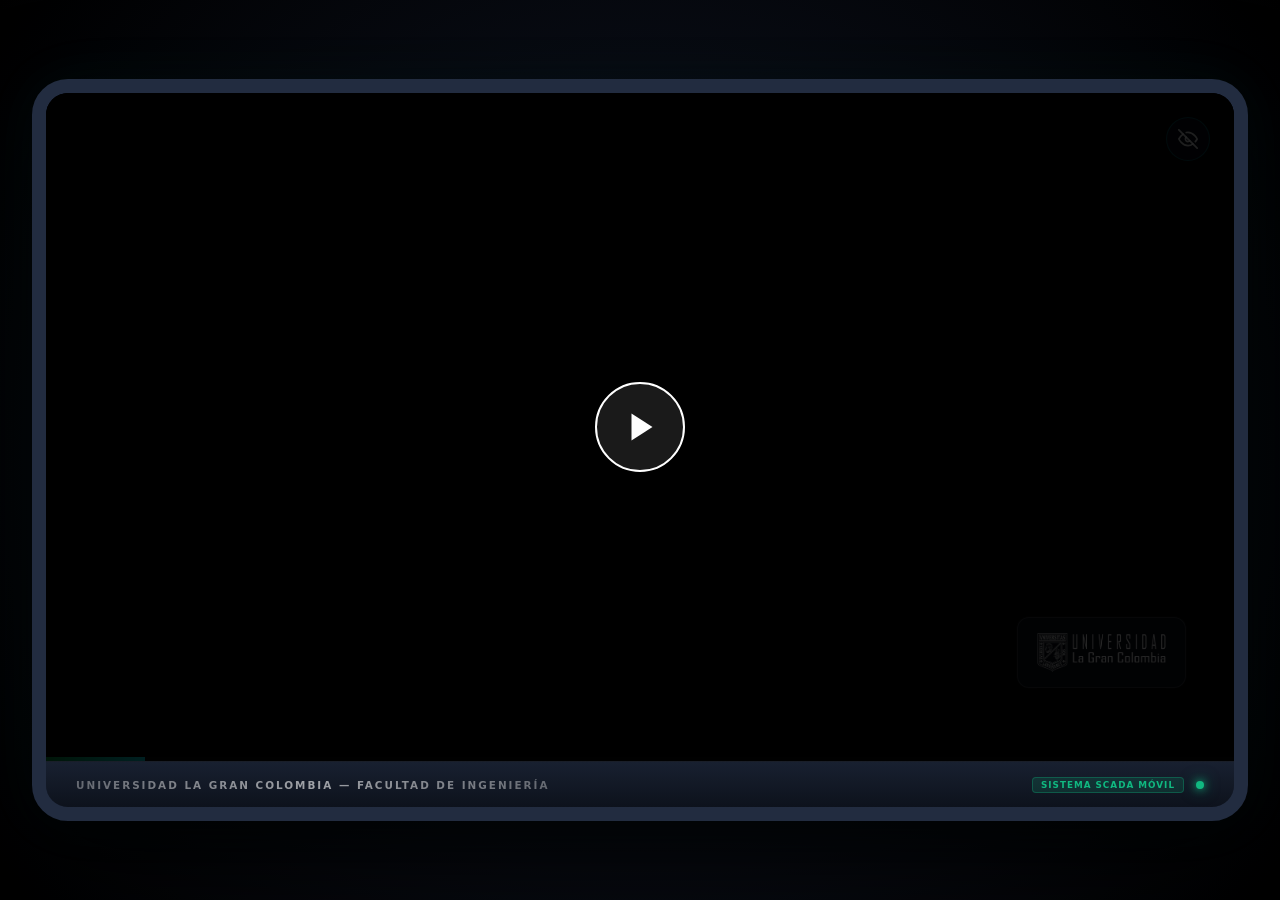
==== commit 7d50c04f: "style: rediseñar panel scada como hud flotante translúcido y sutil, oculto por defecto para no estor" ====
--- a/index.html
+++ b/index.html
@@ -72,14 +72,14 @@
             flex-direction: row;
         }
 
-        /* Contenedor del Video (72%) */
+        /* Contenedor del Video (100% tras HUD flotante) */
         .video-viewport {
             position: relative;
-            width: 72%;
+            width: 100%;
             height: 100%;
             background-color: #000000;
             overflow: hidden;
-            border-right: 2px solid rgba(255, 255, 255, 0.05);
+            border-right: none;
         }
 
         .slide-video {
@@ -129,43 +129,60 @@
             filter: drop-shadow(0 2px 4px rgba(0, 0, 0, 0.3));
         }
 
-        /* 📊 PANEL DE TELEMETRÍA SCADA (28%) */
+        /* 📊 HUD FLOTANTE SCADA DE TELEMETRÍA (SUTIL Y TRANSLÚCIDO) */
         .scada-panel {
-            width: 28%;
-            height: 100%;
-            background: linear-gradient(180deg, #090e1a 0%, #04060b 100%);
-            padding: 24px;
+            position: absolute;
+            top: 24px;
+            left: 24px;
+            width: 270px;
+            height: auto;
+            max-height: calc(100% - 48px);
+            background: rgba(10, 16, 28, 0.65);
+            backdrop-filter: blur(16px);
+            -webkit-backdrop-filter: blur(16px);
+            border: 1px solid rgba(0, 210, 220, 0.2);
+            border-radius: 16px;
+            padding: 16px;
             display: flex;
             flex-direction: column;
-            justify-content: space-between;
-            z-index: 20;
-            border-left: 1px solid rgba(0, 210, 220, 0.15);
-            box-shadow: inset 10px 0 30px rgba(0, 0, 0, 0.5);
-            overflow: hidden;
+            gap: 12px;
+            z-index: 25;
+            box-shadow: 
+                0 20px 50px rgba(0, 0, 0, 0.65),
+                inset 0 0 20px rgba(0, 210, 220, 0.05);
+            overflow-y: auto;
+            transition: opacity 0.4s cubic-bezier(0.25, 1, 0.5, 1), transform 0.4s cubic-bezier(0.25, 1, 0.5, 1), visibility 0.4s;
+        }
+
+        .scada-panel.hidden {
+            opacity: 0;
+            transform: translateX(-20px);
+            visibility: hidden;
+            pointer-events: none;
         }
 
         .scada-header {
-            border-bottom: 1px solid rgba(0, 210, 220, 0.2);
-            padding-bottom: 12px;
-            margin-bottom: 16px;
+            border-bottom: 1px solid rgba(0, 210, 220, 0.15);
+            padding-bottom: 8px;
+            margin-bottom: 4px;
         }
 
         .scada-title {
             font-family: 'Outfit', system-ui, -apple-system, sans-serif;
-            font-size: 1.1rem;
+            font-size: 0.95rem;
             font-weight: 700;
             color: #00d2dc;
-            letter-spacing: 2px;
+            letter-spacing: 1.5px;
             text-transform: uppercase;
-            text-shadow: 0 0 8px rgba(0, 210, 220, 0.4);
+            text-shadow: 0 0 6px rgba(0, 210, 220, 0.3);
         }
 
         .scada-subtitle {
-            font-size: 0.65rem;
-            color: rgba(255, 255, 255, 0.5);
+            font-size: 0.6rem;
+            color: rgba(255, 255, 255, 0.45);
             font-weight: 600;
-            letter-spacing: 1px;
-            margin-top: 4px;
+            letter-spacing: 0.8px;
+            margin-top: 2px;
             text-transform: uppercase;
         }
 
@@ -173,15 +190,15 @@
         .scada-metrics {
             display: flex;
             flex-direction: column;
-            gap: 16px;
-            flex-grow: 1;
+            gap: 8px;
+            flex-grow: 0;
         }
 
         .metric-card {
-            background: rgba(255, 255, 255, 0.02);
-            border: 1px solid rgba(255, 255, 255, 0.05);
-            border-radius: 12px;
-            padding: 14px;
+            background: rgba(255, 255, 255, 0.015);
+            border: 1px solid rgba(255, 255, 255, 0.04);
+            border-radius: 10px;
+            padding: 8px 12px;
             display: flex;
             flex-direction: column;
             position: relative;
@@ -195,54 +212,90 @@
             left: 0;
             top: 0;
             height: 100%;
-            width: 3px;
+            width: 2.5px;
             background-color: var(--accent-color, #00d2dc);
-            box-shadow: 0 0 8px var(--accent-color, #00d2dc);
+            box-shadow: 0 0 6px var(--accent-color, #00d2dc);
         }
 
         .metric-label {
-            font-size: 0.65rem;
-            color: rgba(255, 255, 255, 0.4);
+            font-size: 0.58rem;
+            color: rgba(255, 255, 255, 0.35);
             text-transform: uppercase;
-            letter-spacing: 1px;
+            letter-spacing: 0.8px;
             font-weight: 600;
         }
 
         .metric-value-container {
             display: flex;
             align-items: baseline;
-            margin-top: 6px;
+            margin-top: 2px;
         }
 
         .metric-value {
             font-family: 'Courier New', monospace;
-            font-size: 1.5rem;
+            font-size: 1.25rem;
             font-weight: 700;
             color: #ffffff;
             letter-spacing: -0.5px;
-            text-shadow: 0 0 10px rgba(255, 255, 255, 0.1);
+            text-shadow: 0 0 8px rgba(255, 255, 255, 0.08);
         }
 
         .metric-unit {
-            font-size: 0.8rem;
+            font-size: 0.72rem;
             color: var(--accent-color, #00d2dc);
-            margin-left: 4px;
+            margin-left: 3px;
             font-weight: 600;
         }
 
         /* Visualizador de Gráfico Dinámico */
         .scada-visualizer {
-            height: 130px;
+            height: 80px;
             width: 100%;
-            background: rgba(0, 0, 0, 0.4);
-            border: 1px solid rgba(0, 210, 220, 0.1);
-            border-radius: 12px;
-            margin-top: 16px;
+            background: rgba(0, 0, 0, 0.35);
+            border: 1px solid rgba(0, 210, 220, 0.08);
+            border-radius: 10px;
+            margin-top: 4px;
             overflow: hidden;
             display: flex;
             align-items: center;
             justify-content: center;
             position: relative;
+        }
+
+        /* 👁️ BOTÓN FLOTANTE HUD TOGGLE */
+        .hud-toggle-btn {
+            position: absolute;
+            top: 24px;
+            right: 24px;
+            z-index: 25;
+            background: rgba(13, 18, 30, 0.75);
+            backdrop-filter: blur(8px);
+            -webkit-backdrop-filter: blur(8px);
+            border: 1px solid rgba(0, 210, 220, 0.3);
+            color: rgba(255, 255, 255, 0.8);
+            width: 44px;
+            height: 44px;
+            border-radius: 50%;
+            display: flex;
+            align-items: center;
+            justify-content: center;
+            cursor: pointer;
+            box-shadow: 0 4px 15px rgba(0,0,0,0.5);
+            transition: all 0.3s cubic-bezier(0.25, 0.8, 0.25, 1);
+        }
+
+        .hud-toggle-btn:hover {
+            background: rgba(0, 210, 220, 0.2);
+            color: #00d2dc;
+            border-color: #00d2dc;
+            box-shadow: 0 0 15px rgba(0, 210, 220, 0.4);
+            transform: scale(1.05);
+        }
+
+        .hud-toggle-btn.active {
+            background: rgba(0, 210, 220, 0.15);
+            color: #00d2dc;
+            border-color: rgba(0, 210, 220, 0.5);
         }
 
         /* ⏳ BARRA DE PROGRESO DE DIAPOSITIVA (Sutil línea premium de carga) */
@@ -405,7 +458,7 @@
             <!-- 🖥️ PANTALLA DIGITAL COMPLETA -->
             <div class="tv-screen">
                 
-                <!-- 🖥️ VISTA DEL VIDEO (72%) -->
+                <!-- 🖥️ VISTA DEL VIDEO (100% CON HUD FLOTANTE) -->
                 <div class="video-viewport">
                     <!-- Reproductor 1 -->
                     <video id="video1" class="slide-video active" muted playsinline loop></video>
@@ -422,24 +475,38 @@
                     <div class="tv-progress-bar-container">
                         <div class="tv-progress-bar" id="progressBar"></div>
                     </div>
-                </div>
-
-                <!-- 📊 PANEL SCADA HOLOGRÁFICO DE TELEMETRÍA (28%) -->
-                <div class="scada-panel">
-                    <div class="scada-header">
-                        <div class="scada-title" id="scadaTitle">CONSOLA SCADA</div>
-                        <div class="scada-subtitle" id="scadaSubtitle">EDIFICIO SOSTENIBLE</div>
+
+                    <!-- 📊 PANEL SCADA HOLOGRÁFICO DE TELEMETRÍA (HUD FLOTANTE) -->
+                    <div class="scada-panel hidden">
+                        <div class="scada-header">
+                            <div class="scada-title" id="scadaTitle">CONSOLA SCADA</div>
+                            <div class="scada-subtitle" id="scadaSubtitle">EDIFICIO SOSTENIBLE</div>
+                        </div>
+                        
+                        <!-- Métricas de Telemetría Dinámicas -->
+                        <div class="scada-metrics" id="scadaMetrics">
+                            <!-- Renderizado en caliente por JS -->
+                        </div>
+                        
+                        <!-- Gráfico SVG Animado en Caliente -->
+                        <div class="scada-visualizer" id="scadaVisualizer">
+                            <!-- Renderizado dinámico por JS -->
+                        </div>
                     </div>
-                    
-                    <!-- Métricas de Telemetría Dinámicas -->
-                    <div class="scada-metrics" id="scadaMetrics">
-                        <!-- Renderizado en caliente por JS -->
-                    </div>
-                    
-                    <!-- Gráfico SVG Animado en Caliente -->
-                    <div class="scada-visualizer" id="scadaVisualizer">
-                        <!-- Renderizado dinámico por JS -->
-                    </div>
+
+                    <!-- 👁️ BOTÓN FLOTANTE PARA ALTERNAR EL HUD SCADA -->
+                    <button class="hud-toggle-btn" id="hudToggleBtn" title="Alternar panel SCADA (Tecla H)" aria-label="Alternar panel SCADA">
+                        <!-- Icono de ojo premium (visible cuando HUD activo) -->
+                        <svg xmlns="http://www.w3.org/2000/svg" width="20" height="20" viewBox="0 0 24 24" fill="none" stroke="currentColor" stroke-width="2" stroke-linecap="round" stroke-linejoin="round" class="eye-icon" style="display:none;">
+                            <path d="M1 12s4-8 11-8 11 8 11 8-4 8-11 8-11-8-11-8z"></path>
+                            <circle cx="12" cy="12" r="3"></circle>
+                        </svg>
+                        <!-- Icono de ojo tachado (visible cuando HUD oculto) -->
+                        <svg xmlns="http://www.w3.org/2000/svg" width="20" height="20" viewBox="0 0 24 24" fill="none" stroke="currentColor" stroke-width="2" stroke-linecap="round" stroke-linejoin="round" class="eye-off-icon">
+                            <path d="M17.94 17.94A10.07 10.07 0 0 1 12 20c-7 0-11-8-11-8a18.45 18.45 0 0 1 5.06-5.94M9.9 4.24A9.12 9.12 0 0 1 12 4c7 0 11 8 11 8a18.5 18.5 0 0 1-2.16 3.19m-6.72-1.07a3 3 0 1 1-4.24-4.24"></path>
+                            <line x1="1" y1="1" x2="23" y2="23"></line>
+                        </svg>
+                    </button>
                 </div>
 
                 <!-- Overlay de Inicio en caso de Autoplay bloqueado por el navegador -->
@@ -644,6 +711,7 @@
             const scadaSubtitle = document.getElementById('scadaSubtitle');
             const scadaMetricsContainer = document.getElementById('scadaMetrics');
             const scadaVisualizer = document.getElementById('scadaVisualizer');
+            const hudToggleBtn = document.getElementById('hudToggleBtn');
 
             let activePlayer = video1;
             let inactivePlayer = video2;
@@ -1012,13 +1080,40 @@
                 }
             }
 
+            // Ocultar / Mostrar HUD SCADA
+            function toggleHud() {
+                const scadaPanel = document.querySelector('.scada-panel');
+                if (scadaPanel && hudToggleBtn) {
+                    const isHidden = scadaPanel.classList.toggle('hidden');
+                    hudToggleBtn.classList.toggle('active', !isHidden);
+                    
+                    const eyeIcon = hudToggleBtn.querySelector('.eye-icon');
+                    const eyeOffIcon = hudToggleBtn.querySelector('.eye-off-icon');
+                    if (isHidden) {
+                        eyeIcon.style.display = 'none';
+                        eyeOffIcon.style.display = 'block';
+                        showStatusIndicator('HUD OCULTO');
+                    } else {
+                        eyeIcon.style.display = 'block';
+                        eyeOffIcon.style.display = 'none';
+                        showStatusIndicator('HUD ACTIVO');
+                    }
+                }
+            }
+
             // ============================================================
             // ⌨️ ASIGNACIÓN DE EVENTOS (TECLADO & RATÓN)
             // ============================================================
+
+            // Evento de alternancia del HUD por botón
+            hudToggleBtn.addEventListener('click', (e) => {
+                e.stopPropagation();
+                toggleHud();
+            });
 
             // Clic en el video avanza diapositiva
             container.addEventListener('click', (e) => {
-                if (e.target.closest('#overlayPlayBtn') || playOverlay.classList.contains('visible') || e.target.closest('.scada-panel')) return;
+                if (e.target.closest('#overlayPlayBtn') || playOverlay.classList.contains('visible') || e.target.closest('.scada-panel') || e.target.closest('.hud-toggle-btn')) return;
                 
                 if (currentSlide < totalSlides - 1) {
                     goToSlide(currentSlide + 1);
@@ -1027,9 +1122,9 @@
                 }
             });
 
-            // Doble clic en cualquier parte (excepto panel) activa pantalla completa
+            // Doble clic en cualquier parte (excepto panel o toggle) activa pantalla completa
             container.addEventListener('dblclick', (e) => {
-                if (e.target.closest('#overlayPlayBtn') || e.target.closest('.scada-panel')) return;
+                if (e.target.closest('#overlayPlayBtn') || e.target.closest('.scada-panel') || e.target.closest('.hud-toggle-btn')) return;
                 toggleFullscreen();
             });
 
@@ -1070,6 +1165,11 @@
                     case 'F':
                         toggleFullscreen();
                         break;
+                    case 'h':
+                    case 'H':
+                        e.preventDefault();
+                        toggleHud();
+                        break;
                 }
             });
 
@@ -1080,7 +1180,7 @@
             }, { passive: true });
 
             document.addEventListener('touchend', (e) => {
-                if (e.target.closest('.scada-panel')) return;
+                if (e.target.closest('.scada-panel') || e.target.closest('.hud-toggle-btn')) return;
                 const diff = touchStartX - e.changedTouches[0].screenX;
                 if (Math.abs(diff) > 80) {
                     if (diff > 0 && currentSlide < totalSlides - 1) {
